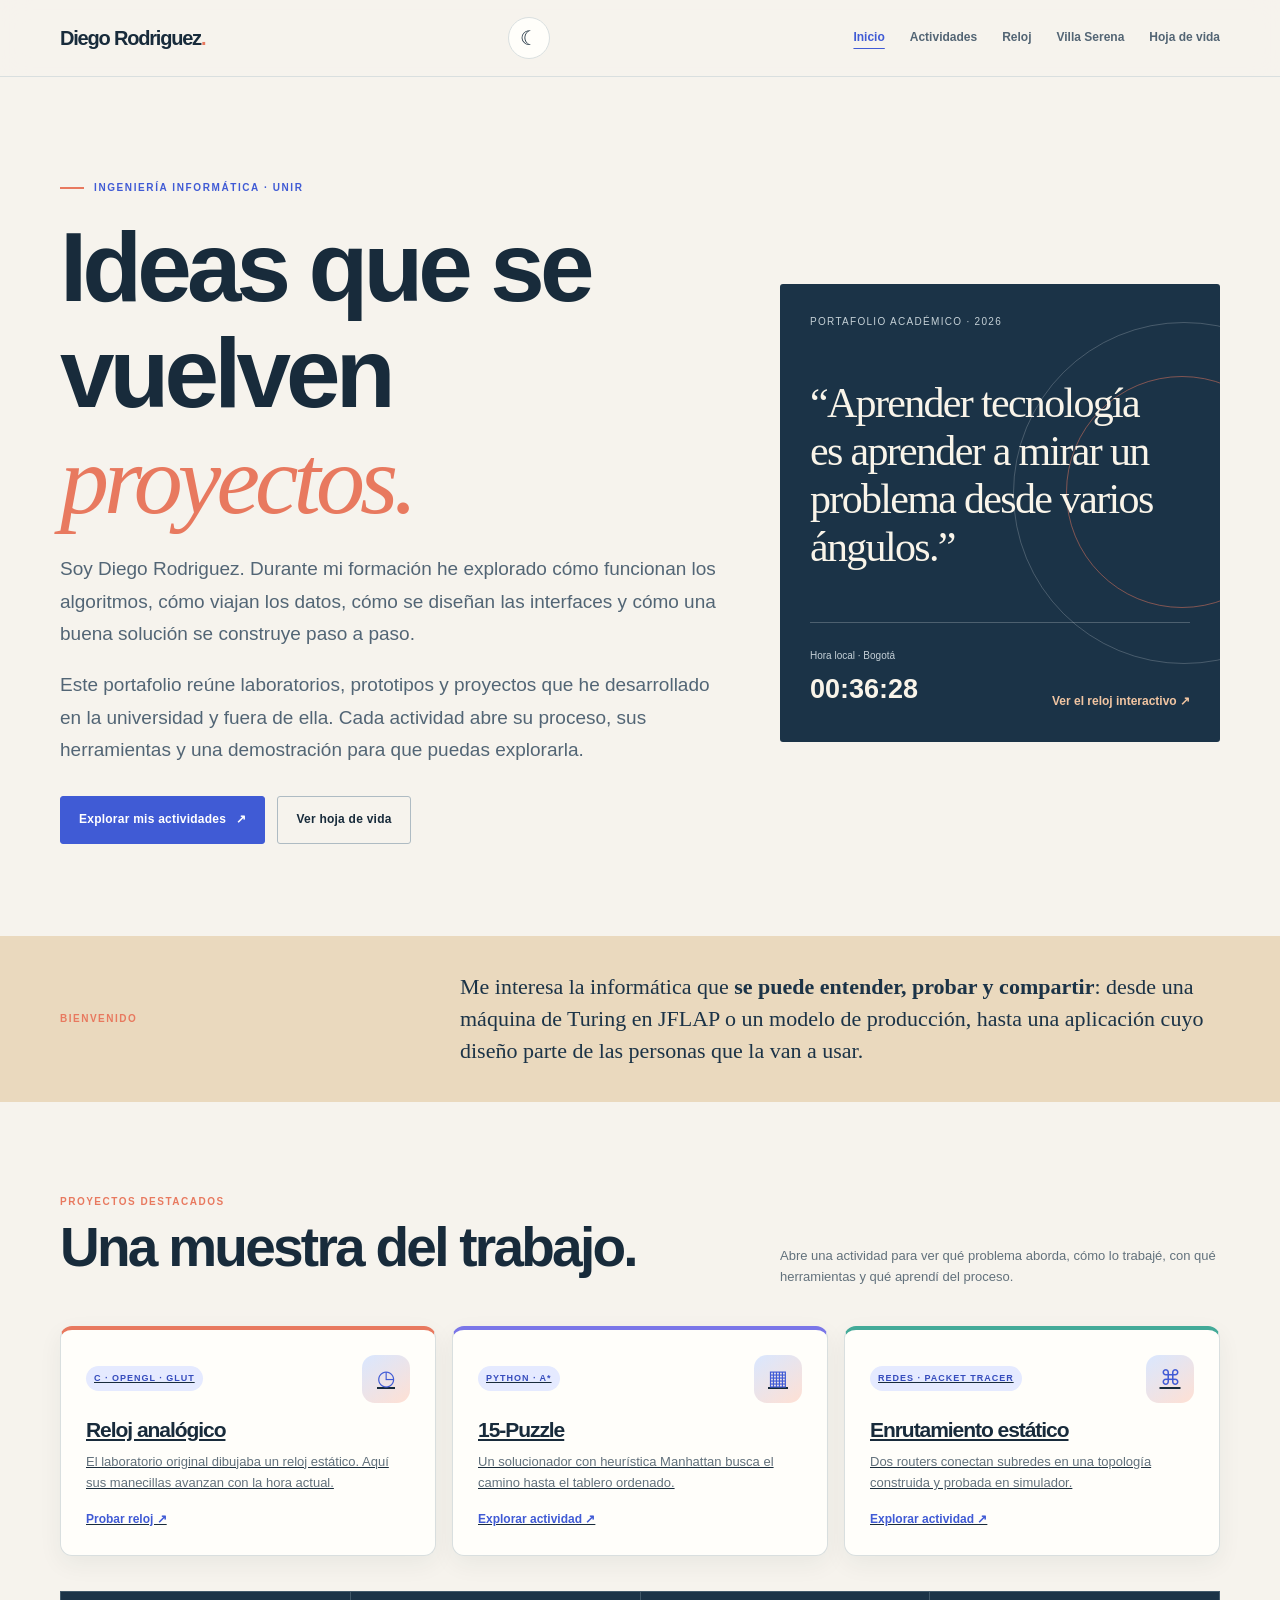
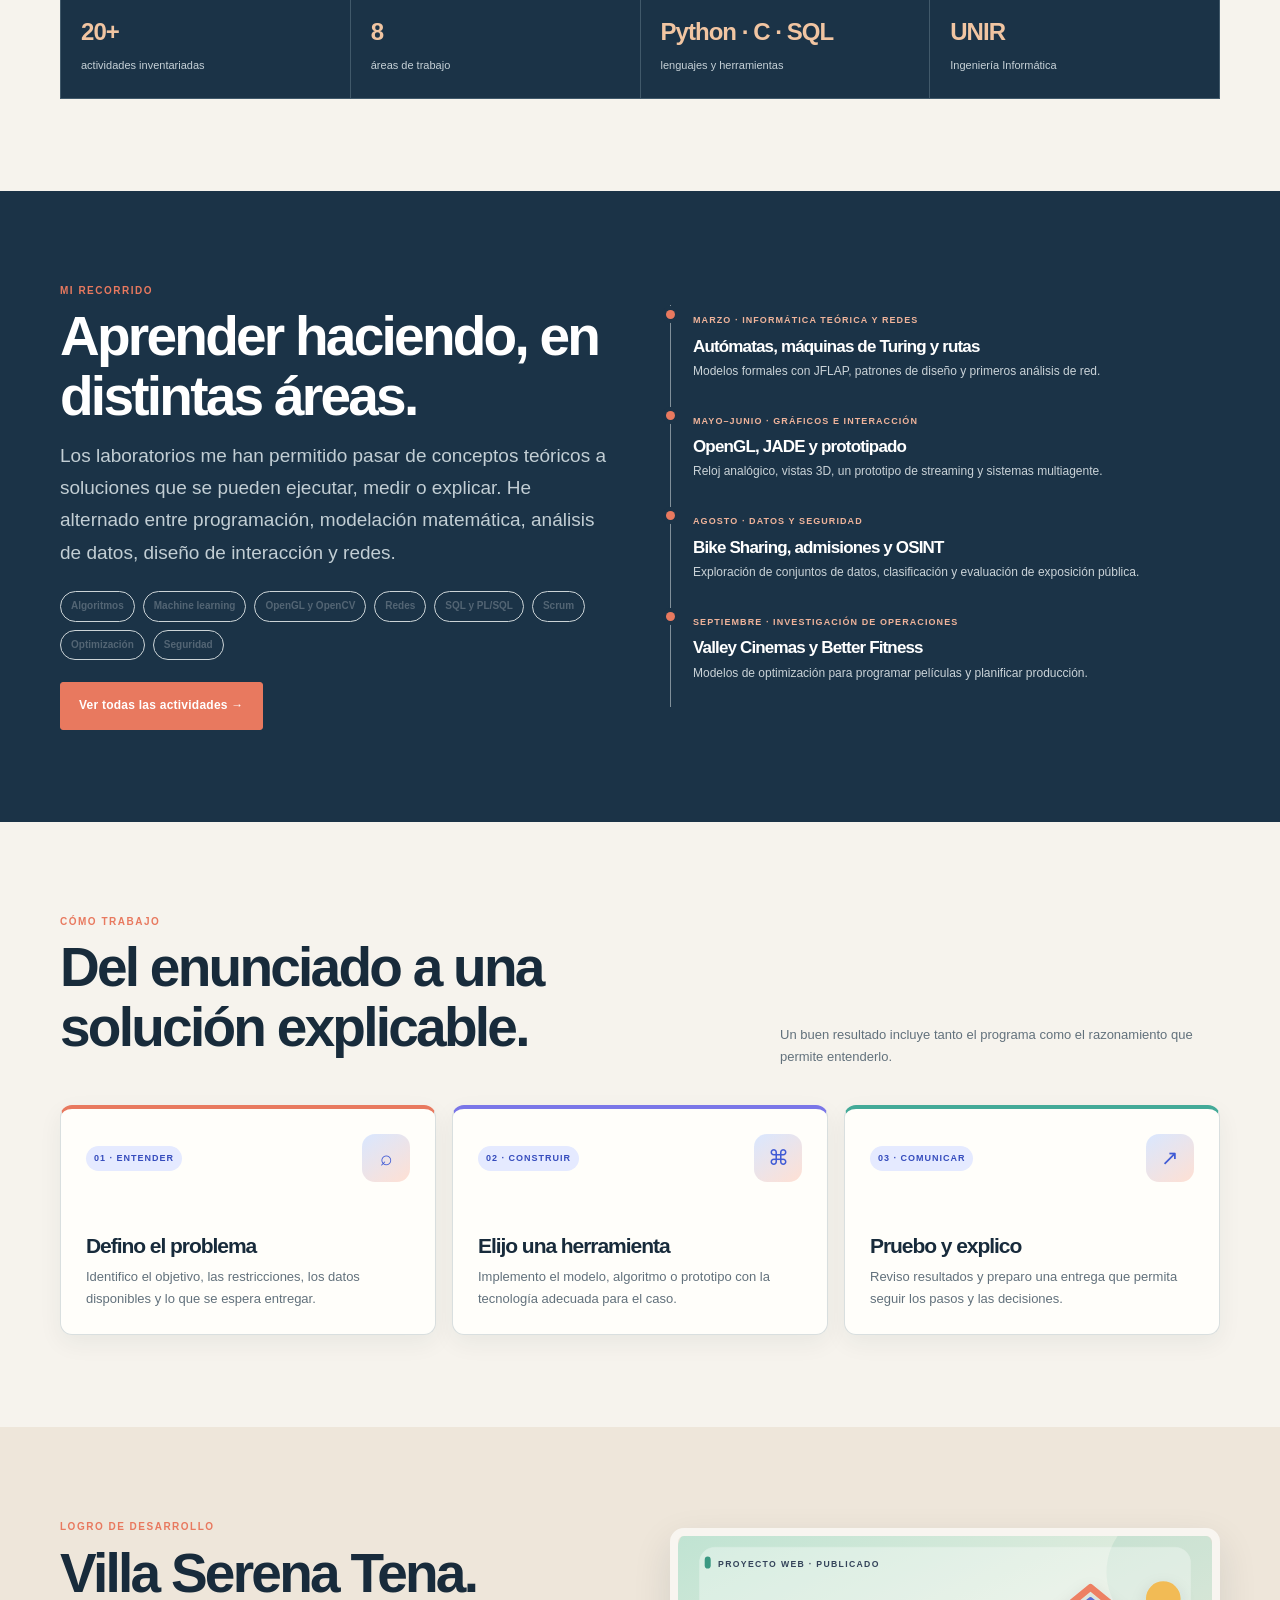
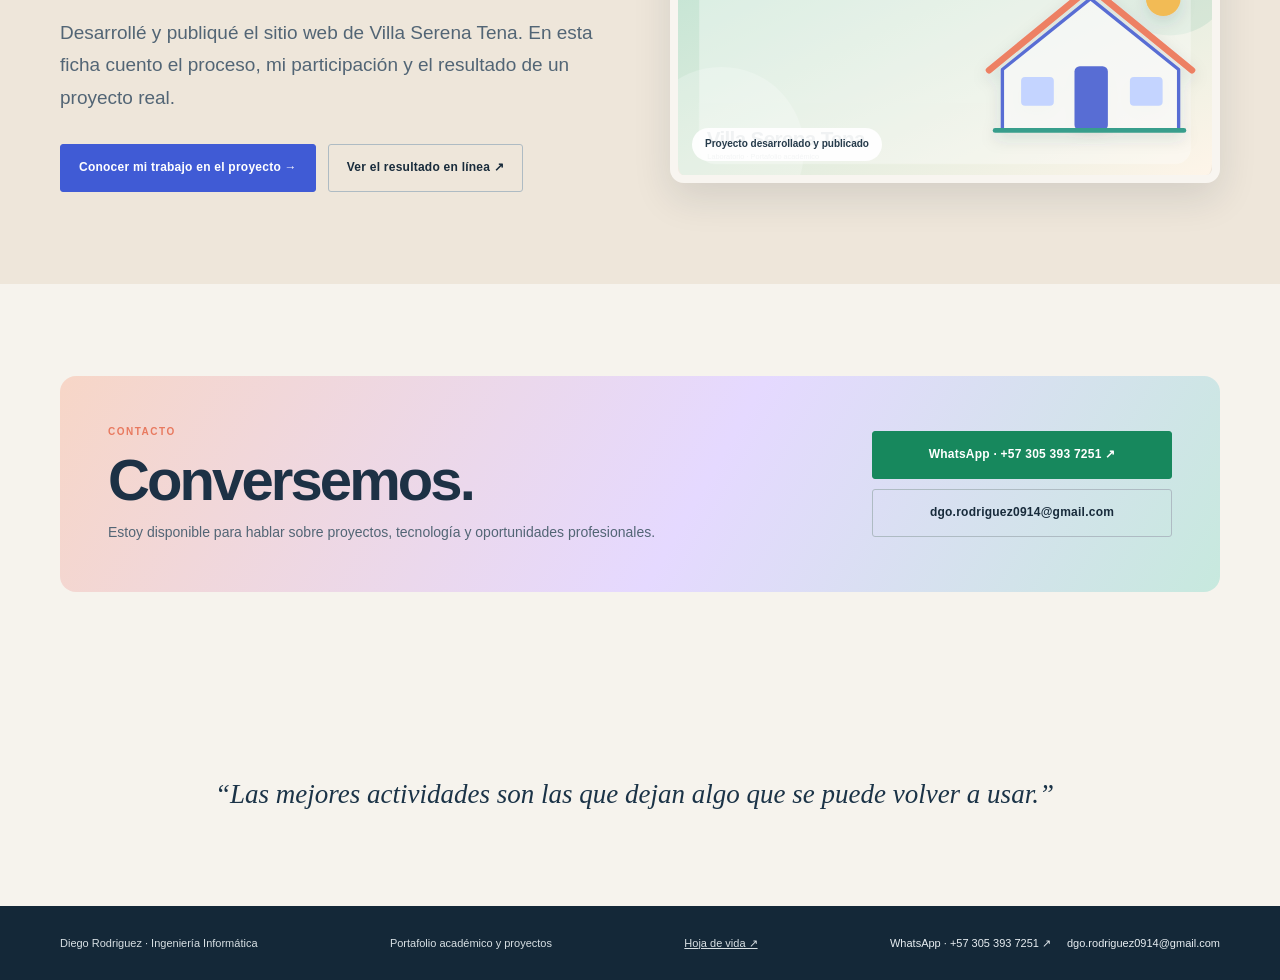
==== index.html @ 2cfc58e6 "Add Google Tag Manager to index.html" ====
<!doctype html><html lang="es"><head><!-- Google Tag Manager -->
<script>(function(w,d,s,l,i){w[l]=w[l]||[];w[l].push({'gtm.start':
new Date().getTime(),event:'gtm.js'});var f=d.getElementsByTagName(s)[0],
j=d.createElement(s),dl=l!='dataLayer'?'&l='+l:'';j.async=true;j.src=
'https://www.googletagmanager.com/gtm.js?id='+i+dl;f.parentNode.insertBefore(j,f);
})(window,document,'script','dataLayer','GTM-NS45MXBG');</script>
<!-- End Google Tag Manager --><meta charset="utf-8"><meta name="viewport" content="width=device-width,initial-scale=1"><meta name="description" content="Portafolio profesional y académico de Diego Rodriguez."><title>Diego Rodriguez | Ingeniería Informática</title><link rel="stylesheet" href="assets/site.css"><script defer src="assets/site.js"></script></head><body>
<header class="topbar"><div class="container nav"><a class="logo" href="index.html">Diego Rodriguez<span>.</span></a><button class="nav-toggle" aria-label="Abrir menú" aria-expanded="false">☰</button><button class="theme-toggle" type="button" aria-label="Cambiar a modo oscuro" title="Cambiar a modo oscuro">☾</button><nav class="navlinks"><a href="index.html" aria-current="page">Inicio</a><a href="laboratorios.html">Actividades</a><a href="reloj.html">Reloj</a><a href="villa-serena.html">Villa Serena</a><a href="hoja-de-vida.html">Hoja de vida</a></nav></div></header>
<main>
<section class="container hero"><div><div class="eyebrow">Ingeniería Informática · UNIR</div><h1>Ideas que se vuelven <em>proyectos.</em></h1><p class="lead">Soy Diego Rodriguez. Durante mi formación he explorado cómo funcionan los algoritmos, cómo viajan los datos, cómo se diseñan las interfaces y cómo una buena solución se construye paso a paso.</p><p class="lead">Este portafolio reúne laboratorios, prototipos y proyectos que he desarrollado en la universidad y fuera de ella. Cada actividad abre su proceso, sus herramientas y una demostración para que puedas explorarla.</p><div class="hero-actions"><a class="button" href="laboratorios.html">Explorar mis actividades <span>↗</span></a><a class="button secondary" href="hoja-de-vida.html">Ver hoja de vida</a></div></div><aside class="hero-art"><div class="art-note">Portafolio académico · 2026</div><blockquote>“Aprender tecnología es aprender a mirar un problema desde varios ángulos.”</blockquote><div class="hero-clock"><div><span>Hora local · Bogotá</span><br><strong data-bogota-time>--:--:--</strong></div><a class="text-link" style="color:#f1c5a2" href="reloj.html">Ver el reloj interactivo ↗</a></div></aside></section>
<section class="long-intro"><div class="container"><div class="label">Bienvenido</div><p>Me interesa la informática que <strong>se puede entender, probar y compartir</strong>: desde una máquina de Turing en JFLAP o un modelo de producción, hasta una aplicación cuyo diseño parte de las personas que la van a usar.</p></div></section>
<section class="section container"><div class="section-head"><div><div class="label">Proyectos destacados</div><h2>Una muestra del trabajo.</h2></div><p>Abre una actividad para ver qué problema aborda, cómo lo trabajé, con qué herramientas y qué aprendí del proceso.</p></div><div class="three-grid">
<a class="feature" href="reloj.html"><div class="feature-top"><span class="tag">C · OpenGL · GLUT</span><span class="feature-icon">◷</span></div><div><h3>Reloj analógico</h3><p>El laboratorio original dibujaba un reloj estático. Aquí sus manecillas avanzan con la hora actual.</p></div><span class="text-link">Probar reloj ↗</span></a>
<a class="feature" href="laboratorios.html#puzzle"><div class="feature-top"><span class="tag">Python · A*</span><span class="feature-icon">▦</span></div><div><h3>15-Puzzle</h3><p>Un solucionador con heurística Manhattan busca el camino hasta el tablero ordenado.</p></div><span class="text-link">Explorar actividad ↗</span></a>
<a class="feature" href="laboratorios.html#routing"><div class="feature-top"><span class="tag">Redes · Packet Tracer</span><span class="feature-icon">⌘</span></div><div><h3>Enrutamiento estático</h3><p>Dos routers conectan subredes en una topología construida y probada en simulador.</p></div><span class="text-link">Explorar actividad ↗</span></a>
</div><div class="stats-row"><div><strong>20+</strong><span>actividades inventariadas</span></div><div><strong>8</strong><span>áreas de trabajo</span></div><div><strong>Python · C · SQL</strong><span>lenguajes y herramientas</span></div><div><strong>UNIR</strong><span>Ingeniería Informática</span></div></div></section>
<section class="section dark"><div class="container split"><div><div class="label">Mi recorrido</div><h2>Aprender haciendo, en distintas áreas.</h2><p class="lead">Los laboratorios me han permitido pasar de conceptos teóricos a soluciones que se pueden ejecutar, medir o explicar. He alternado entre programación, modelación matemática, análisis de datos, diseño de interacción y redes.</p><div class="skill-chips"><span>Algoritmos</span><span>Machine learning</span><span>OpenGL y OpenCV</span><span>Redes</span><span>SQL y PL/SQL</span><span>Scrum</span><span>Optimización</span><span>Seguridad</span></div><a class="button coral" href="laboratorios.html">Ver todas las actividades →</a></div><div class="timeline"><div class="timeline-item"><small>Marzo · Informática Teórica y Redes</small><h3>Autómatas, máquinas de Turing y rutas</h3><p>Modelos formales con JFLAP, patrones de diseño y primeros análisis de red.</p></div><div class="timeline-item"><small>Mayo–junio · Gráficos e interacción</small><h3>OpenGL, JADE y prototipado</h3><p>Reloj analógico, vistas 3D, un prototipo de streaming y sistemas multiagente.</p></div><div class="timeline-item"><small>Agosto · Datos y seguridad</small><h3>Bike Sharing, admisiones y OSINT</h3><p>Exploración de conjuntos de datos, clasificación y evaluación de exposición pública.</p></div><div class="timeline-item"><small>Septiembre · Investigación de operaciones</small><h3>Valley Cinemas y Better Fitness</h3><p>Modelos de optimización para programar películas y planificar producción.</p></div></div></div></section>
<section class="section container"><div class="section-head"><div><div class="label">Cómo trabajo</div><h2>Del enunciado a una solución explicable.</h2></div><p>Un buen resultado incluye tanto el programa como el razonamiento que permite entenderlo.</p></div><div class="three-grid"><article class="feature"><div class="feature-top"><span class="tag">01 · Entender</span><span class="feature-icon">⌕</span></div><div><h3>Defino el problema</h3><p>Identifico el objetivo, las restricciones, los datos disponibles y lo que se espera entregar.</p></div></article><article class="feature"><div class="feature-top"><span class="tag">02 · Construir</span><span class="feature-icon">⌘</span></div><div><h3>Elijo una herramienta</h3><p>Implemento el modelo, algoritmo o prototipo con la tecnología adecuada para el caso.</p></div></article><article class="feature"><div class="feature-top"><span class="tag">03 · Comunicar</span><span class="feature-icon">↗</span></div><div><h3>Pruebo y explico</h3><p>Reviso resultados y preparo una entrega que permita seguir los pasos y las decisiones.</p></div></article></div></section>
<section class="section villa-highlight"><div class="container split"><div><div class="label">Logro de desarrollo</div><h2>Villa Serena Tena.</h2><p class="lead">Desarrollé y publiqué el sitio web de Villa Serena Tena. En esta ficha cuento el proceso, mi participación y el resultado de un proyecto real.</p><div class="hero-actions"><a class="button" href="villa-serena.html">Conocer mi trabajo en el proyecto →</a><a class="button secondary" href="https://villaserenatena.com" target="_blank" rel="noopener noreferrer">Ver el resultado en línea ↗</a></div></div><div class="villa-teaser"><img src="assets/images/villa-serena-homepage.webp" data-fallback="assets/images/villa.svg" alt="Ilustración del proyecto web Villa Serena Tena" onerror="this.onerror=null;this.src=this.dataset.fallback"><span>Proyecto desarrollado y publicado</span></div></div></section>
<section class="section container"><div class="contact-card"><div><div class="label">Contacto</div><h2>Conversemos.</h2><p>Estoy disponible para hablar sobre proyectos, tecnología y oportunidades profesionales.</p></div><div class="contact-actions"><a class="button whatsapp" href="https://wa.me/573053937251" target="_blank" rel="noopener noreferrer">WhatsApp · +57 305 393 7251 ↗</a><a class="button secondary" href="mailto:dgo.rodriguez0914@gmail.com">dgo.rodriguez0914@gmail.com</a></div></div></section><section class="section container"><div class="quote">“Las mejores actividades son las que dejan algo que se puede volver a usar.”</div></section>
</main><footer class="footer"><div class="container footer-inner"><span>Diego Rodriguez · Ingeniería Informática</span><span>Portafolio académico y proyectos</span><a href="hoja-de-vida.html" style="color:inherit">Hoja de vida ↗</a><div class="footer-contact"><a href="https://wa.me/573053937251" target="_blank" rel="noopener noreferrer">WhatsApp · +57 305 393 7251 ↗</a><a href="mailto:dgo.rodriguez0914@gmail.com">dgo.rodriguez0914@gmail.com</a></div></div></footer></body></html>
---- assets/site.css ----
:root{--bg:#f6f3ed;--paper:#fffefa;--ink:#182b3b;--muted:#62717c;--line:#d9dfdf;--navy:#1b3347;--blue:#405bd5;--coral:#e8795f;--sand:#ead9be;--mist:#e9eef2;--shadow:0 18px 52px rgba(22,43,59,.09)}*{box-sizing:border-box}html{scroll-behavior:smooth}body{margin:0;background:var(--bg);color:var(--ink);font:16px/1.65 Inter,'Segoe UI',Arial,sans-serif}a{color:inherit}.container{width:min(1160px,calc(100% - 48px));margin:auto}.topbar{position:sticky;top:0;z-index:30;background:rgba(246,243,237,.93);backdrop-filter:blur(14px);border-bottom:1px solid var(--line)}.nav{height:76px;display:flex;align-items:center;justify-content:space-between;gap:24px}.logo{font-size:20px;font-weight:800;letter-spacing:-.06em;text-decoration:none}.logo span{color:var(--coral)}.navlinks{display:flex;gap:25px;align-items:center}.navlinks a{text-decoration:none;font-size:12px;font-weight:700;color:#536574}.navlinks a:hover,.navlinks a[aria-current=page]{color:var(--blue)}.navlinks a[aria-current=page]{text-decoration:underline;text-underline-offset:7px}.nav-toggle{display:none;border:1px solid var(--line);background:var(--paper);border-radius:50%;width:42px;height:42px;font-size:20px}.eyebrow,.kicker{font-size:10px;line-height:1.4;text-transform:uppercase;letter-spacing:.16em;font-weight:800;color:var(--blue)}.eyebrow{display:flex;align-items:center;gap:10px}.eyebrow:before{content:'';display:inline-block;width:24px;height:2px;background:var(--coral)}h1,h2,h3,p{margin-top:0}h1,h2,h3{line-height:1.08;letter-spacing:-.05em}h1{font-size:clamp(50px,8vw,98px);margin:20px 0;max-width:850px}h1 em{font-family:Georgia,serif;font-weight:400;color:var(--coral)}h2{font-size:clamp(32px,5vw,55px);margin:8px 0 14px}h3{font-size:21px;margin:0 0 9px}.lead{font-size:clamp(16px,1.6vw,19px);line-height:1.7;color:#526575;max-width:680px}.button{display:inline-flex;align-items:center;justify-content:center;gap:10px;padding:13px 18px;border:1px solid var(--blue);border-radius:3px;background:var(--blue);color:#fff;text-decoration:none;font-size:12px;font-weight:800;letter-spacing:.02em;transition:transform .18s,filter .18s}.button:hover{transform:translateY(-2px);filter:brightness(.94)}.button.secondary{background:transparent;color:var(--ink);border-color:#aebbc3}.button.coral{background:var(--coral);border-color:var(--coral)}.hero{padding:104px 0 92px;display:grid;grid-template-columns:1.2fr .8fr;gap:60px;align-items:center}.hero-actions{display:flex;gap:12px;flex-wrap:wrap;margin-top:30px}.hero-art{background:var(--navy);color:#f9f4e9;min-height:410px;border-radius:3px;padding:30px;position:relative;overflow:hidden;display:flex;flex-direction:column;justify-content:space-between}.hero-art:before,.hero-art:after{content:'';position:absolute;border:1px solid rgba(255,255,255,.2);border-radius:50%;width:340px;height:340px;right:-135px;top:38px}.hero-art:after{width:230px;height:230px;right:-78px;top:92px;border-color:rgba(232,121,95,.5)}.hero-art>*{position:relative;z-index:1}.hero-art .art-note{font-size:10px;letter-spacing:.13em;text-transform:uppercase;color:#c4d0d6}.hero-art blockquote{font:normal clamp(28px,4vw,42px)/1.14 Georgia,serif;letter-spacing:-.04em;margin:50px 0;max-width:350px}.hero-clock{display:flex;justify-content:space-between;align-items:end;gap:20px;border-top:1px solid rgba(255,255,255,.22);padding-top:18px}.hero-clock strong{font-size:27px;font-variant-numeric:tabular-nums}.hero-clock span{font-size:10px;color:#c5d0d7}.long-intro{padding:35px 0;background:var(--sand);color:var(--navy)}.long-intro .container{display:flex;justify-content:space-between;align-items:center;gap:35px}.long-intro p{margin:0;max-width:760px;font:22px/1.45 Georgia,serif}.long-intro strong{font-weight:600}.section{padding:92px 0}.section.dark{background:var(--navy);color:#fff}.section.dark .lead,.section.dark .section-head p{color:#c2ced4}.section-head{display:flex;align-items:end;justify-content:space-between;gap:30px;margin-bottom:34px}.section-head p{max-width:440px;font-size:13px;color:var(--muted);margin:0 0 4px}.section-head h2{max-width:700px}.label{font-size:10px;text-transform:uppercase;letter-spacing:.15em;font-weight:800;color:var(--coral)}.three-grid{display:grid;grid-template-columns:repeat(3,1fr);gap:16px}.feature{background:var(--paper);border:1px solid var(--line);padding:25px;min-height:230px;display:flex;flex-direction:column;justify-content:space-between;transition:.2s}.feature:hover{transform:translateY(-4px);box-shadow:var(--shadow);border-color:#9eabb5}.feature-top{display:flex;justify-content:space-between;align-items:center}.feature-icon{width:40px;height:40px;border-radius:50%;background:var(--mist);display:grid;place-items:center;color:var(--blue);font-size:18px}.tag{display:inline-block;font-size:9px;text-transform:uppercase;letter-spacing:.11em;font-weight:800;background:#e9edf9;color:#344cbd;padding:5px 8px}.feature p{font-size:13px;color:var(--muted);margin-bottom:0}.feature a{text-decoration:none}.text-link{color:var(--blue);font-size:12px;font-weight:800;text-decoration:none}.text-link:hover{text-decoration:underline;text-underline-offset:4px}.stats-row{display:grid;grid-template-columns:repeat(4,1fr);gap:1px;background:#41596a;margin-top:35px;border:1px solid #41596a}.stats-row div{background:var(--navy);padding:20px}.stats-row strong{display:block;font-size:24px;color:#f1c5a2;letter-spacing:-.04em}.stats-row span{font-size:11px;color:#c6d1d7}.split{display:grid;grid-template-columns:1fr 1fr;gap:60px;align-items:center}.about-panel{background:var(--paper);padding:32px;border:1px solid var(--line)}.about-panel p{font-size:14px;color:var(--muted)}.skill-chips{display:flex;gap:8px;flex-wrap:wrap;margin:22px 0}.skill-chips span{border:1px solid #ccd4d7;border-radius:20px;padding:6px 10px;font-size:10px;font-weight:700;color:#536574}.timeline{border-left:1px solid #81909a;padding-left:22px}.timeline-item{position:relative;margin-bottom:24px}.timeline-item:before{content:'';position:absolute;left:-27px;top:5px;width:9px;height:9px;background:var(--coral);border-radius:50%;box-shadow:0 0 0 4px var(--navy)}.timeline-item small{font-size:9px;letter-spacing:.12em;text-transform:uppercase;color:#f0b49b;font-weight:800}.timeline-item h3{font-size:17px;margin:6px 0}.timeline-item p{margin:0;color:#cad3d8;font-size:12px}.quote{font:italic 27px/1.4 Georgia,serif;max-width:850px;margin:auto;color:var(--navy)}.footer{background:#142838;color:#d8e0e4;padding:28px 0;font-size:11px}.footer-inner{display:flex;justify-content:space-between;gap:20px;flex-wrap:wrap}.page-head{padding:74px 0 32px}.page-head h1{font-size:clamp(43px,6vw,72px);margin:12px 0}.filters{display:flex;gap:7px;flex-wrap:wrap;margin:22px 0}.filter-btn{border:1px solid #b8c5cb;border-radius:22px;background:transparent;padding:8px 12px;font-family:inherit;font-size:10px;font-weight:700;color:#526575;cursor:pointer}.filter-btn[aria-pressed=true],.filter-btn:hover{background:var(--blue);border-color:var(--blue);color:white}.activity-grid{display:grid;grid-template-columns:repeat(2,1fr);gap:18px}.activity-card{background:var(--paper);border:1px solid var(--line);transition:box-shadow .2s,border .2s}.activity-card[hidden]{display:none}.activity-card[open],.activity-card:hover{box-shadow:var(--shadow);border-color:#aab8be}.activity-card summary{list-style:none;cursor:pointer;padding:18px}.activity-card summary::-webkit-details-marker{display:none}.activity-card summary:focus-visible,.filter-btn:focus-visible,.button:focus-visible{outline:3px solid var(--coral);outline-offset:3px}.activity-card summary:after{content:'＋';float:right;color:var(--blue);font-size:20px;font-weight:400;margin-top:-3px}.activity-card[open] summary:after{content:'−'}.activity-media{height:155px;background:linear-gradient(135deg,#e4eaf0,#f4e8de);display:flex;align-items:center;justify-content:center;position:relative;overflow:hidden}.activity-media:before{content:'';position:absolute;width:170px;height:170px;border:1px solid rgba(64,91,213,.22);border-radius:50%;right:-32px;top:-84px;box-shadow:0 0 0 25px rgba(255,255,255,.14),0 0 0 52px rgba(255,255,255,.14)}.activity-media .media-title{position:relative;font:italic 23px Georgia,serif;color:#354655;text-align:center;padding:8px 20px}.activity-media .filename{position:absolute;bottom:9px;left:12px;font:9px ui-monospace,Consolas,monospace;color:#62717c;background:rgba(255,254,250,.83);padding:4px 6px}.activity-card .cat{font-size:9px;text-transform:uppercase;letter-spacing:.12em;font-weight:800;color:var(--coral)}.activity-card h2{font-size:21px;margin:7px 25px 4px 0}.activity-card .summary-copy{font-size:12px;color:var(--muted);margin:0;max-width:620px}.detail{padding:0 18px 20px}.detail-grid{display:grid;grid-template-columns:1fr 1fr;gap:15px}.detail-box{padding:15px;background:#f4f5f3;border-top:2px solid #d8e0e2}.detail-box h3{font:800 9px/1.3 Inter,'Segoe UI',sans-serif;text-transform:uppercase;letter-spacing:.11em;color:var(--blue);margin:0 0 7px}.detail-box p,.detail-box li{font-size:11px;color:#52616a;margin:0}.detail-box ol,.detail-box ul{padding-left:17px;margin:0}.tools{display:flex;gap:6px;flex-wrap:wrap;margin:12px 0}.tools span{font-size:9px;padding:4px 7px;border:1px solid var(--line);border-radius:20px;color:#51616b}.demo{margin-top:15px;padding:16px;background:#edf1f4;border:1px solid #d8e0e2}.demo-head{display:flex;justify-content:space-between;gap:10px;align-items:center;margin-bottom:10px}.demo-head strong{font-size:11px}.demo button,.demo select,.demo input[type=number],.demo input[type=text]{font:inherit;font-size:11px;padding:8px 10px;border:1px solid #aebbc1;background:#fffefa;color:var(--ink);border-radius:2px}.demo button{cursor:pointer;background:var(--navy);color:white;border-color:var(--navy);font-weight:750}.demo button:hover{background:var(--blue)}.demo-output{font:11px/1.55 ui-monospace,Consolas,monospace;color:#345;min-height:24px;margin:8px 0 0}.image-placeholder{margin-top:14px;min-height:68px;border:1px dashed #9daeb7;display:flex;align-items:center;gap:12px;padding:12px;color:#697982;background:repeating-linear-gradient(135deg,#fbfaf6,#fbfaf6 9px,#f1f0ea 9px,#f1f0ea 18px)}.image-placeholder b{display:block;font-size:10px;text-transform:uppercase;letter-spacing:.1em}.image-placeholder small{font:9px ui-monospace,Consolas,monospace}.page-actions{display:flex;gap:10px;flex-wrap:wrap;margin-top:16px}.clock-panel{background:var(--navy);color:#fff;padding:30px;border-radius:4px}.clock-face{width:min(350px,75vw);aspect-ratio:1;border-radius:50%;border:8px solid #e9b889;background:radial-gradient(circle,#294a61,#1b3347 70%);margin:0 auto 20px}.clock-face svg{width:100%;height:100%}.clock-face .ticks line{stroke:#d8e1e1;stroke-width:2}.clock-face .ticks line.major{stroke:#fff;stroke-width:4}.clock-face .numbers{fill:#fff;font:20px Georgia,serif;text-anchor:middle;dominant-baseline:middle}.hand{stroke-linecap:round;transform-box:view-box;transform-origin:50% 50%}.hour-hand{stroke:#fff;stroke-width:7}.minute-hand{stroke:#f4d4a8;stroke-width:5}.second-hand{stroke:#ee8267;stroke-width:2}.pin{fill:#ee8267}.clock-digital{text-align:center;font-size:34px;font-weight:800;font-variant-numeric:tabular-nums;letter-spacing:.06em}.clock-date{text-align:center;font-size:12px;color:#d2dbe0}.clock-controls{display:flex;justify-content:center;gap:8px;flex-wrap:wrap;margin-top:17px}.clock-controls select,.clock-controls button{font:inherit;font-size:11px;padding:9px 12px;border:1px solid #718593;border-radius:20px;background:#223e52;color:white}.clock-controls button{cursor:pointer}.demo-canvas{display:block;width:100%;height:190px;background:#fffefa;border:1px solid var(--line);margin-top:10px}.board{display:grid;grid-template-columns:repeat(4,1fr);gap:5px;max-width:270px;margin:12px 0}.tile{aspect-ratio:1;background:var(--blue);color:white;border:0!important;font-weight:800!important;font-size:18px!important}.tile.empty{background:#e6e8e6;color:transparent}.kanban{display:grid;grid-template-columns:repeat(3,1fr);gap:6px}.kanban-col{min-height:90px;background:#fffefa;padding:7px;border:1px solid var(--line);font-size:9px}.kanban-col strong{display:block;margin-bottom:6px;color:var(--blue)}.task-chip{background:#f0d9ce;padding:5px;margin:4px 0;cursor:grab}.route{display:flex;align-items:center;gap:3px;overflow:auto;padding:12px 2px}.route span{background:#fffefa;border:1px solid #c7d1d5;padding:7px 8px;font-size:9px;white-space:nowrap}.route span.active{background:var(--blue);color:#fff;border-color:var(--blue)}.route i{font-style:normal;color:var(--coral)}.wide-image{min-height:220px}.project-hero{background:var(--navy);color:white;padding:42px;min-height:330px;display:flex;flex-direction:column;justify-content:space-between;position:relative;overflow:hidden}.project-hero:after{content:'VS';position:absolute;right:20px;bottom:-40px;font:800 250px/1 Georgia,serif;color:rgba(255,255,255,.06)}.project-hero>*{position:relative;z-index:1}.project-hero p{max-width:600px;color:#d2dce1}.project-hero .button{align-self:start}.resume-grid{display:grid;grid-template-columns:1fr 1fr;gap:15px}.resume-box{background:var(--paper);border:1px solid var(--line);padding:24px}.resume-box p,.resume-box li{font-size:13px;color:var(--muted)}.resume-box ul{padding-left:18px;margin-bottom:0}@media(max-width:850px){.hero{grid-template-columns:1fr;gap:25px;padding:75px 0}.hero-art{min-height:300px}.three-grid{grid-template-columns:1fr 1fr}.split{gap:30px}.stats-row{grid-template-columns:1fr 1fr}.activity-grid{grid-template-columns:1fr}.long-intro .container{display:block}.long-intro p{font-size:20px}.long-intro .label{margin-bottom:10px}}@media(max-width:620px){.container{width:calc(100% - 34px)}.nav{height:66px}.nav-toggle{display:block}.navlinks{display:none;position:absolute;top:66px;left:0;right:0;flex-direction:column;align-items:stretch;gap:0;background:var(--bg);padding:10px 18px 20px;border-bottom:1px solid var(--line)}.navlinks.open{display:flex}.navlinks a{padding:10px}.hero{padding:57px 0}.hero-art{min-height:280px;padding:22px}.section{padding:62px 0}.section-head{display:block}.section-head p{margin-top:12px}.three-grid,.split,.resume-grid{grid-template-columns:1fr}.feature{min-height:190px}.stats-row{grid-template-columns:1fr 1fr}.page-head{padding:48px 0 22px}.detail-grid{grid-template-columns:1fr}.activity-card summary{padding:14px}.detail{padding:0 14px 15px}.project-hero{padding:27px}.clock-panel{padding:20px 10px}.clock-digital{font-size:28px}.wide-image{min-height:160px}.footer-inner{flex-direction:column}}@media(prefers-reduced-motion:reduce){html{scroll-behavior:auto}*,*:before,*:after{transition:none!important}}


/* Más carácter visual y tema nocturno */
.theme-toggle{flex:0 0 42px;width:42px;height:42px;border:1px solid var(--line);border-radius:50%;background:var(--paper);color:var(--ink);font-size:20px;cursor:pointer;transition:transform .2s,background .2s,color .2s}
.theme-toggle:hover{transform:rotate(-12deg) scale(1.06);background:var(--coral);color:#fff;border-color:var(--coral)}
.activity-grid{counter-reset:activity}
.activity-card{counter-increment:activity;overflow:hidden;border-radius:12px;border-color:transparent;box-shadow:0 8px 24px rgba(22,43,59,.07)}
.activity-card:hover,.activity-card[open]{transform:translateY(-3px);box-shadow:0 20px 42px rgba(22,43,59,.14);border-color:rgba(64,91,213,.24)}
.activity-card summary{position:relative;padding:14px}
.activity-media{height:190px;border-radius:8px;background:radial-gradient(circle at 80% 18%,rgba(255,255,255,.72) 0 7%,transparent 7.5%),linear-gradient(135deg,#bfe4df,#d9d8ff 55%,#ffd7c7)}
.activity-media:before{width:240px;height:240px;right:-55px;top:-130px;border:2px solid rgba(255,255,255,.7);box-shadow:0 0 0 20px rgba(255,255,255,.18),0 0 0 46px rgba(255,255,255,.12)}
.activity-media:after{content:counter(activity,decimal-leading-zero);position:absolute;left:15px;top:0;font:800 clamp(90px,14vw,150px)/1 Inter,'Segoe UI',sans-serif;letter-spacing:-.1em;color:rgba(255,255,255,.52)}
.activity-media .media-title{font:700 clamp(22px,2vw,30px)/1.05 Inter,'Segoe UI',sans-serif;letter-spacing:-.055em;text-shadow:0 2px 16px rgba(18,39,54,.12);max-width:88%;color:#203c50;z-index:1}
.activity-media .filename{z-index:2;border-radius:20px;background:rgba(255,255,255,.85);color:#304753}
.activity-card:nth-child(5n+2) .activity-media{background:radial-gradient(circle at 76% 22%,#fff8 0 6%,transparent 6.5%),linear-gradient(135deg,#b9d8ff,#c7c1ff 54%,#f6c9e3)}
.activity-card:nth-child(5n+3) .activity-media{background:radial-gradient(circle at 77% 20%,#fff9 0 6%,transparent 6.5%),linear-gradient(135deg,#bce8c8,#c5e8e8 54%,#d0d4ff)}
.activity-card:nth-child(5n+4) .activity-media{background:radial-gradient(circle at 78% 20%,#fff9 0 6%,transparent 6.5%),linear-gradient(135deg,#ffe2a8,#ffc5aa 54%,#ffc8d7)}
.activity-card:nth-child(5n) .activity-media{background:radial-gradient(circle at 78% 20%,#fff9 0 6%,transparent 6.5%),linear-gradient(135deg,#c7d4ff,#b8e3e5 54%,#bde5c5)}
.activity-card .cat{display:inline-block;background:#fff0e9;padding:5px 9px;border-radius:30px}
.activity-card h2{font-size:23px;margin-top:11px}
.detail-box{border:1px solid var(--line);border-top:4px solid var(--blue);border-radius:8px;background:var(--paper);padding:17px}
.detail-box:nth-child(4n+2){border-top-color:#e8795f}.detail-box:nth-child(4n+3){border-top-color:#48a997}.detail-box:nth-child(4n){border-top-color:#a77be0}
.demo{border-radius:10px;background:linear-gradient(135deg,#edf4ff,#f4eafa 55%,#fff1e8);border-color:#d9d9ee}
.image-placeholder{border-radius:8px;background:repeating-linear-gradient(135deg,#fffaf3,#fffaf3 9px,#f5efe3 9px,#f5efe3 18px)}
.feature{border-radius:12px;box-shadow:0 8px 24px rgba(22,43,59,.06);border-top:4px solid var(--coral)}
.feature:nth-child(3n+2){border-top-color:#7a76e8}.feature:nth-child(3n){border-top-color:#43aa98}
.feature-icon{border-radius:13px;background:linear-gradient(145deg,#d9e7ff,#ffe0d3);width:48px;height:48px;font-size:21px}
.tag{border-radius:30px;background:#e5eaff;color:#354cbd}
:root[data-theme="dark"]{color-scheme:dark;--bg:#111923;--paper:#1b2733;--ink:#eff4f5;--muted:#b4c1ca;--line:#344554;--navy:#0b121b;--blue:#8ea2ff;--coral:#ff9b79;--sand:#283442;--mist:#293b4b;--shadow:0 18px 52px rgba(0,0,0,.32)}
:root[data-theme="dark"] body{background:var(--bg);color:var(--ink)}
:root[data-theme="dark"] .topbar{background:rgba(17,25,35,.93)}
:root[data-theme="dark"] .navlinks a,:root[data-theme="dark"] .lead,:root[data-theme="dark"] .section-head p,:root[data-theme="dark"] .feature p,:root[data-theme="dark"] .about-panel p{color:#c0ccd4}
:root[data-theme="dark"] .long-intro{background:#252b42;color:#f2eaff}
:root[data-theme="dark"] .feature,:root[data-theme="dark"] .about-panel,:root[data-theme="dark"] .resume-box{background:var(--paper);border-color:var(--line)}
:root[data-theme="dark"] .feature-icon{background:linear-gradient(145deg,#34466a,#653c4d);color:#dce3ff}
:root[data-theme="dark"] .tag{background:#303c64;color:#dce2ff}
:root[data-theme="dark"] .filter-btn{color:#d3dee4;border-color:#526372}
:root[data-theme="dark"] .filter-btn[aria-pressed=true],:root[data-theme="dark"] .filter-btn:hover{background:var(--blue);color:#111923;border-color:var(--blue)}
:root[data-theme="dark"] .activity-card{background:var(--paper);border-color:var(--line)}
:root[data-theme="dark"] .activity-card .cat{background:#49332e;color:#ffb29a}
:root[data-theme="dark"] .detail-box{background:#202d39;border-color:#354552}
:root[data-theme="dark"] .detail-box p,:root[data-theme="dark"] .detail-box li,:root[data-theme="dark"] .tools span{color:#c3d0d8}
:root[data-theme="dark"] .tools span{border-color:#526372}
:root[data-theme="dark"] .demo{background:linear-gradient(135deg,#202d43,#30243a 58%,#3a2b2b);border-color:#465363}
:root[data-theme="dark"] .demo-output{color:#dbe7f0}
:root[data-theme="dark"] .demo button,:root[data-theme="dark"] .demo select,:root[data-theme="dark"] .demo input[type=number],:root[data-theme="dark"] .demo input[type=text]{background:#17222c;color:#edf4f6;border-color:#60717e}
:root[data-theme="dark"] .demo-canvas{background:#17222c;border-color:#455462}
:root[data-theme="dark"] .tile.empty{background:#34414c}
:root[data-theme="dark"] .kanban-col,:root[data-theme="dark"] .route span{background:#1b2733;color:#edf4f5;border-color:#455462}
:root[data-theme="dark"] .image-placeholder{background:repeating-linear-gradient(135deg,#202b35,#202b35 9px,#27333d 9px,#27333d 18px);border-color:#60717e;color:#c3d0d8}
:root[data-theme="dark"] 
:root[data-theme="dark"] .clock-panel{background:#0b121b}
:root[data-theme="dark"] .clock-controls select,:root[data-theme="dark"] .clock-controls button{background:#202f3b;color:#fff}
:root[data-theme="dark"] .stats-row{background:#354657;border-color:#354657}
:root[data-theme="dark"] .timeline-item p{color:#c2ced4}
:root[data-theme="dark"] .quote{color:#f1c9b4}
@media(max-width:620px){.nav{gap:10px}.theme-toggle{width:38px;height:38px;flex-basis:38px}.activity-media{height:165px}.activity-media:after{font-size:105px}.activity-card h2{font-size:21px}}
.activity-media .activity-cover{display:block;width:100%;height:100%;object-fit:cover;position:absolute;inset:0;border-radius:8px}
.activity-media .filename{z-index:3}
.project-heading h1 em{font-family:Georgia,serif;color:var(--coral);font-weight:400}
.project-facts{display:flex;gap:9px;flex-wrap:wrap;margin-top:24px}.project-facts span{border:1px solid var(--line);border-radius:30px;padding:7px 12px;color:var(--muted);font-size:11px;font-weight:700}.project-facts span:first-child{background:#fce5dc;border-color:transparent;color:#9c4e38}
.villa-case-hero{display:grid;grid-template-columns:.9fr 1.1fr;gap:35px;align-items:center;background:var(--navy);color:#fff;border-radius:18px;padding:clamp(24px,5vw,56px);overflow:hidden;position:relative}.villa-case-hero:after{content:'VS';position:absolute;right:37%;top:-105px;font:800 300px/1 Georgia,serif;color:rgba(255,255,255,.035);pointer-events:none}.villa-case-copy,.villa-screenshot{position:relative;z-index:1}.villa-case-copy h2{font-size:clamp(35px,5vw,58px);margin:14px 0}.villa-case-copy p{color:#d0dbe2;max-width:470px;font-size:15px}.villa-case-copy .button{margin-top:12px}.villa-screenshot{margin:0;padding:10px;background:#f7f5ef;border-radius:12px;transform:rotate(1deg);box-shadow:0 24px 55px #0004}.villa-screenshot img{display:block;width:100%;height:auto;aspect-ratio:800/380;object-fit:cover;border-radius:7px}.villa-screenshot figcaption{font-size:10px;color:#566674;padding:8px 5px 1px}.villa-contribution-grid{display:grid;grid-template-columns:repeat(4,1fr);gap:13px}.villa-contribution{background:var(--paper);padding:22px 18px;border:1px solid var(--line);border-radius:12px;border-top:4px solid var(--coral);min-height:195px;box-shadow:0 7px 22px rgba(22,43,59,.055)}.villa-contribution:nth-child(2){border-top-color:#706fe0}.villa-contribution:nth-child(3){border-top-color:#44a592}.villa-contribution:nth-child(4){border-top-color:#dfaa45}.villa-contribution>span{display:inline-grid;place-items:center;width:35px;height:35px;background:var(--mist);border-radius:11px;color:var(--blue);font-weight:800;font-size:12px;margin-bottom:18px}.villa-contribution h3{font-size:18px}.villa-contribution p{font-size:12px;color:var(--muted);margin:0}.villa-process-band{padding:76px 0;background:var(--sand)}.villa-process-list{list-style:none;padding:0;margin:0;border-left:2px solid var(--coral)}.villa-process-list li{position:relative;padding:0 0 23px 24px;display:flex;flex-direction:column}.villa-process-list li:last-child{padding-bottom:0}.villa-process-list li:before{content:'';position:absolute;left:-8px;top:4px;width:13px;height:13px;background:var(--coral);border:3px solid var(--sand);border-radius:50%}.villa-process-list b{font-size:14px}.villa-process-list span{font-size:12px;color:var(--muted)}.villa-teaser{height:255px;position:relative;overflow:hidden;border-radius:14px;box-shadow:0 15px 38px rgba(22,43,59,.12)}.villa-teaser img{width:100%;height:100%;object-fit:cover;display:block}.villa-teaser span{position:absolute;bottom:14px;left:14px;padding:8px 13px;border-radius:30px;background:#fffE;color:#263b4b;font-size:10px;font-weight:800}.villa-highlight{background:#eee6da}.villa-highlight .villa-teaser{border:8px solid #fff9}
:root[data-theme="dark"] .project-facts span:first-child{background:#46312d;color:#ffd0bf}
:root[data-theme="dark"] .villa-highlight{background:#202d39}
:root[data-theme="dark"] .villa-process-band{background:#252b42}
:root[data-theme="dark"] .villa-contribution{background:var(--paper);border-color:var(--line)}
:root[data-theme="dark"] .villa-contribution p,:root[data-theme="dark"] .villa-process-list span{color:#bfccd4}
@media(max-width:850px){.villa-contribution-grid{grid-template-columns:repeat(2,1fr)}.villa-case-hero{grid-template-columns:1fr}.villa-case-hero:after{right:0;top:-20px}.villa-screenshot{transform:none}.villa-process-band{padding:60px 0}}
@media(max-width:620px){.villa-contribution-grid{grid-template-columns:1fr}.villa-contribution{min-height:0}.villa-case-hero{gap:24px}.villa-case-copy h2{font-size:37px}.villa-teaser{height:190px}.project-facts{gap:6px}.project-facts span{font-size:10px}}
.pdf-viewer{margin:0 auto 30px;background:var(--paper);border:1px solid var(--line);border-radius:12px;overflow:hidden;box-shadow:var(--shadow)}.pdf-viewer summary{padding:15px 18px;font-size:12px;font-weight:800;color:var(--blue);cursor:pointer}.pdf-viewer iframe{width:100%;height:min(85vh,1050px);display:block;border:0;border-top:1px solid var(--line);background:#fff}.pdf-viewer[open] summary{border-bottom:1px solid var(--line)}
:root[data-theme="dark"] .pdf-viewer iframe{background:#fff}
@media(max-width:620px){.pdf-viewer iframe{height:72vh}.page-actions .button{width:100%}}
.pdf-viewer{margin:0 auto 30px;background:var(--paper);border:1px solid var(--line);border-radius:12px;overflow:hidden;box-shadow:var(--shadow)}.pdf-viewer-heading{padding:20px 22px;display:flex;justify-content:space-between;align-items:center;gap:20px}.pdf-viewer-heading h2{font-size:clamp(22px,3vw,32px);margin:7px 0}.pdf-viewer-heading p{margin:0;color:var(--muted);font-size:12px}.pdf-viewer iframe{width:100%;height:min(88vh,1100px);display:block;border:0;border-top:1px solid var(--line);background:#fff}
:root[data-theme="dark"] .pdf-viewer iframe{background:#fff}
@media(max-width:620px){.pdf-viewer iframe{height:72vh}.pdf-viewer-heading{align-items:flex-start;flex-direction:column}.page-actions .button{width:100%}}
.button.whatsapp{background:#17885d;border-color:#17885d;color:#fff}.button.whatsapp:hover{background:#11744e;border-color:#11744e}.contact-card{display:flex;justify-content:space-between;align-items:center;gap:30px;padding:clamp(24px,5vw,48px);border-radius:16px;background:linear-gradient(120deg,#f7d6c7,#e5d9ff 55%,#c7e9de);color:#1d3145}.contact-card h2{font-size:clamp(35px,5vw,58px);margin:9px 0}.contact-card p{font-size:14px;color:#526575;margin:0}.contact-actions{display:flex;flex-direction:column;gap:10px;min-width:min(100%,300px)}.footer-contact{display:flex;align-items:center;gap:16px;flex-wrap:wrap}.footer-contact a{color:#e8eef2;text-decoration:none;font-size:11px}.footer-contact a:hover{text-decoration:underline;text-underline-offset:4px}
:root[data-theme="dark"] .contact-card{background:linear-gradient(120deg,#45333c,#343451 55%,#24433e);color:#f2f5f6}
:root[data-theme="dark"] .contact-card p{color:#d0dbe2}
@media(max-width:850px){.contact-card{align-items:flex-start;flex-direction:column}.contact-actions{min-width:0;width:100%}}
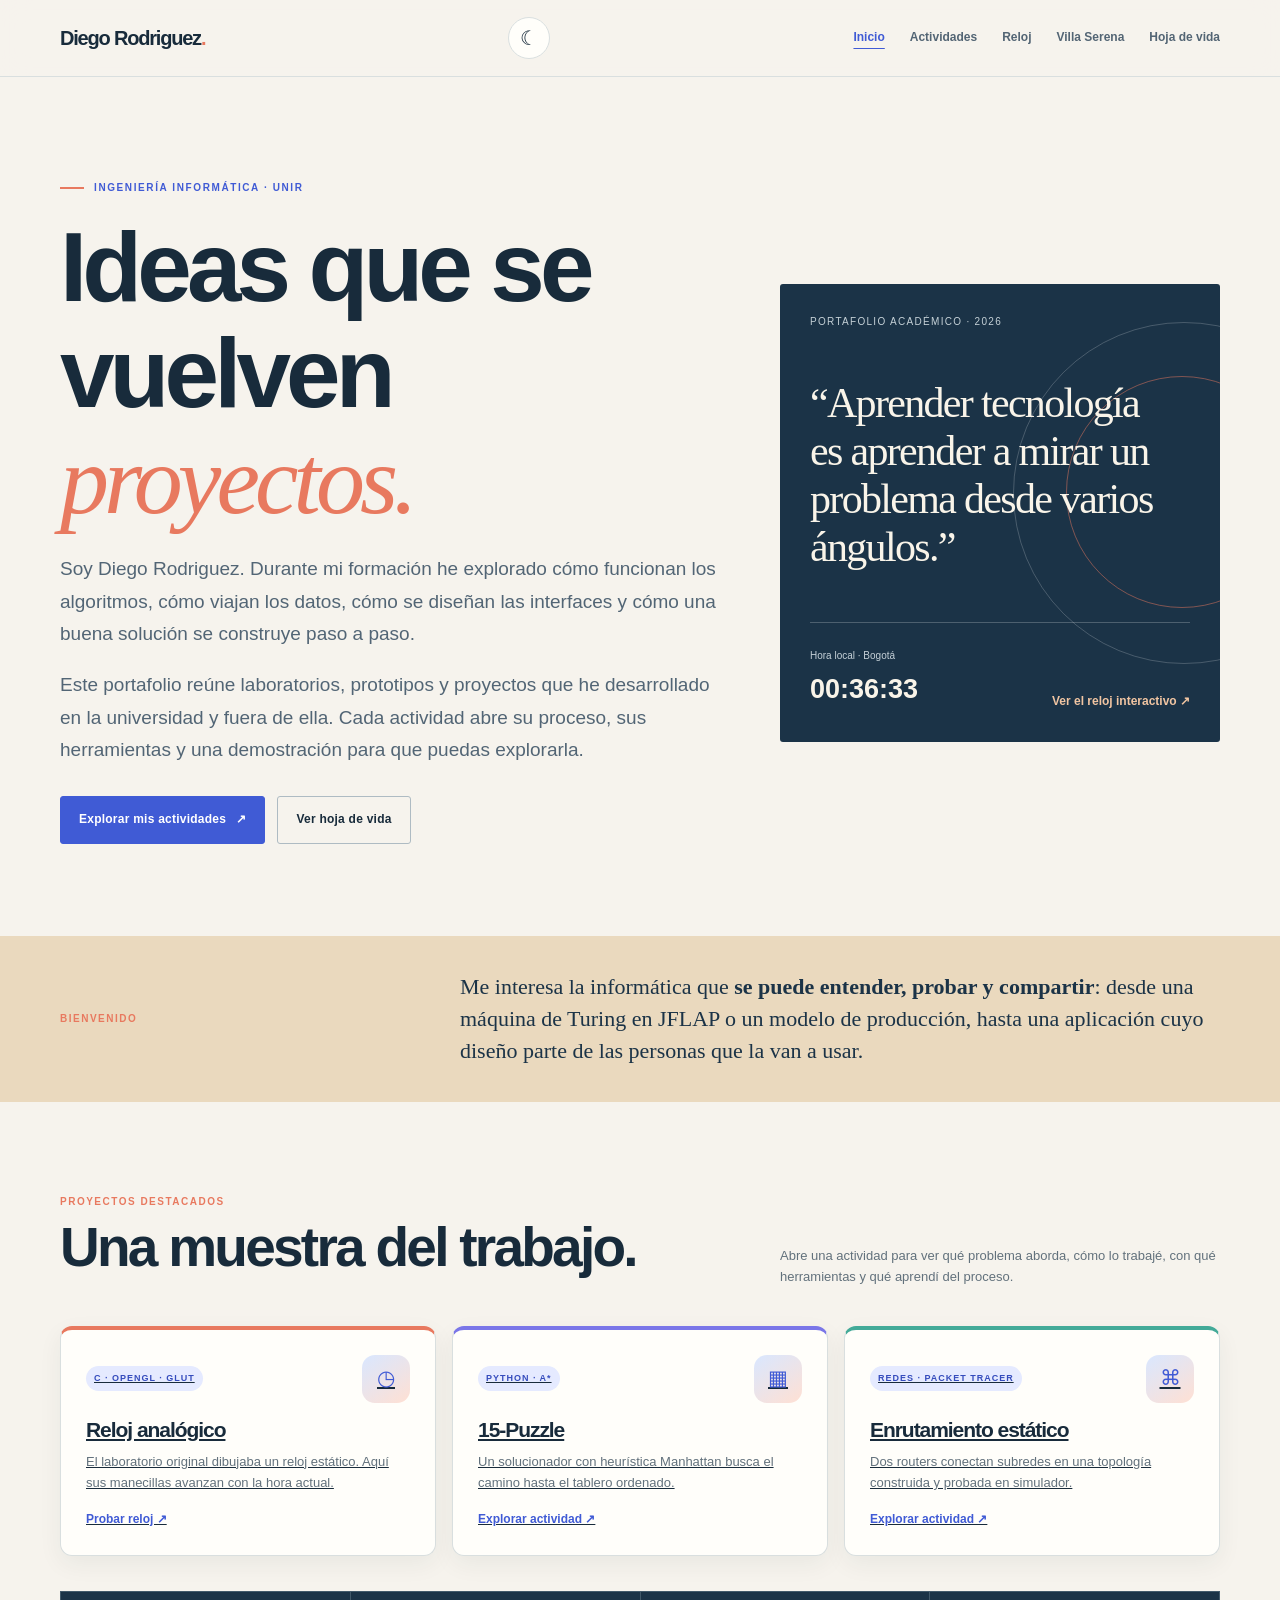
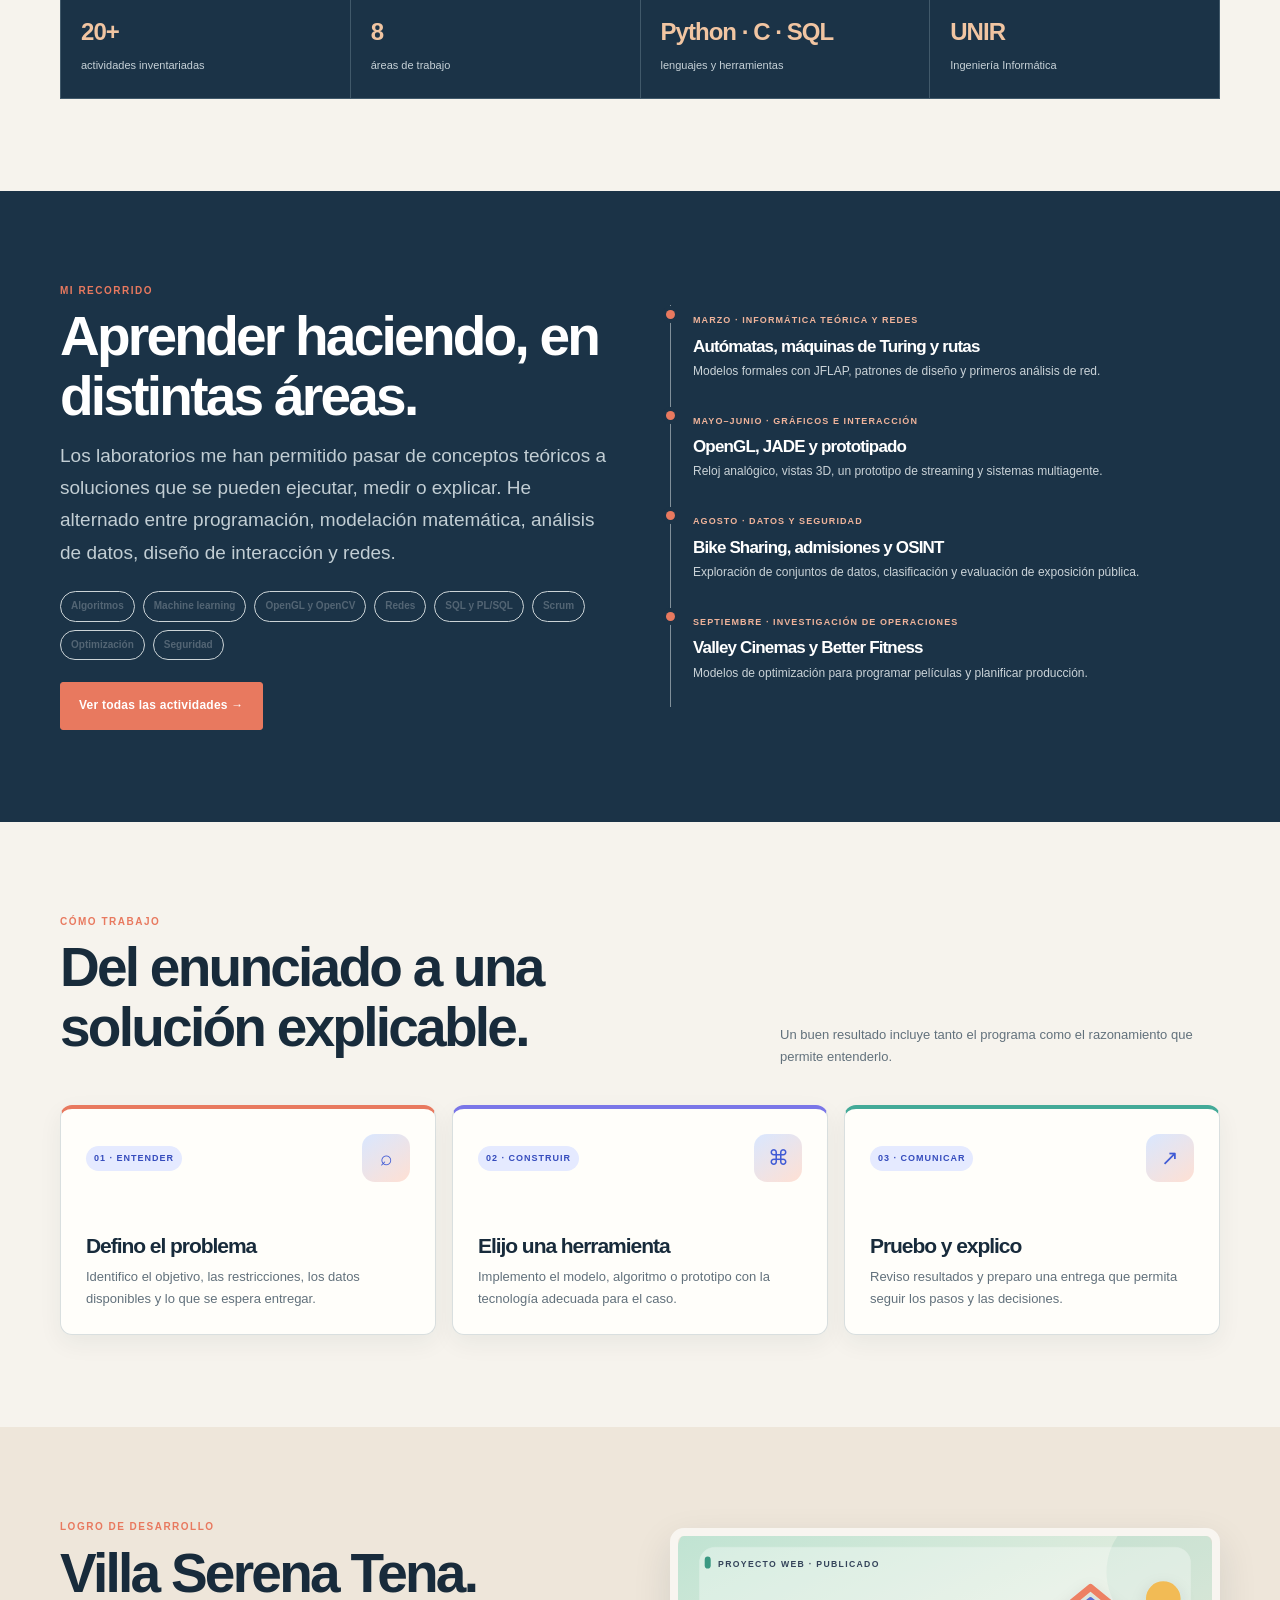
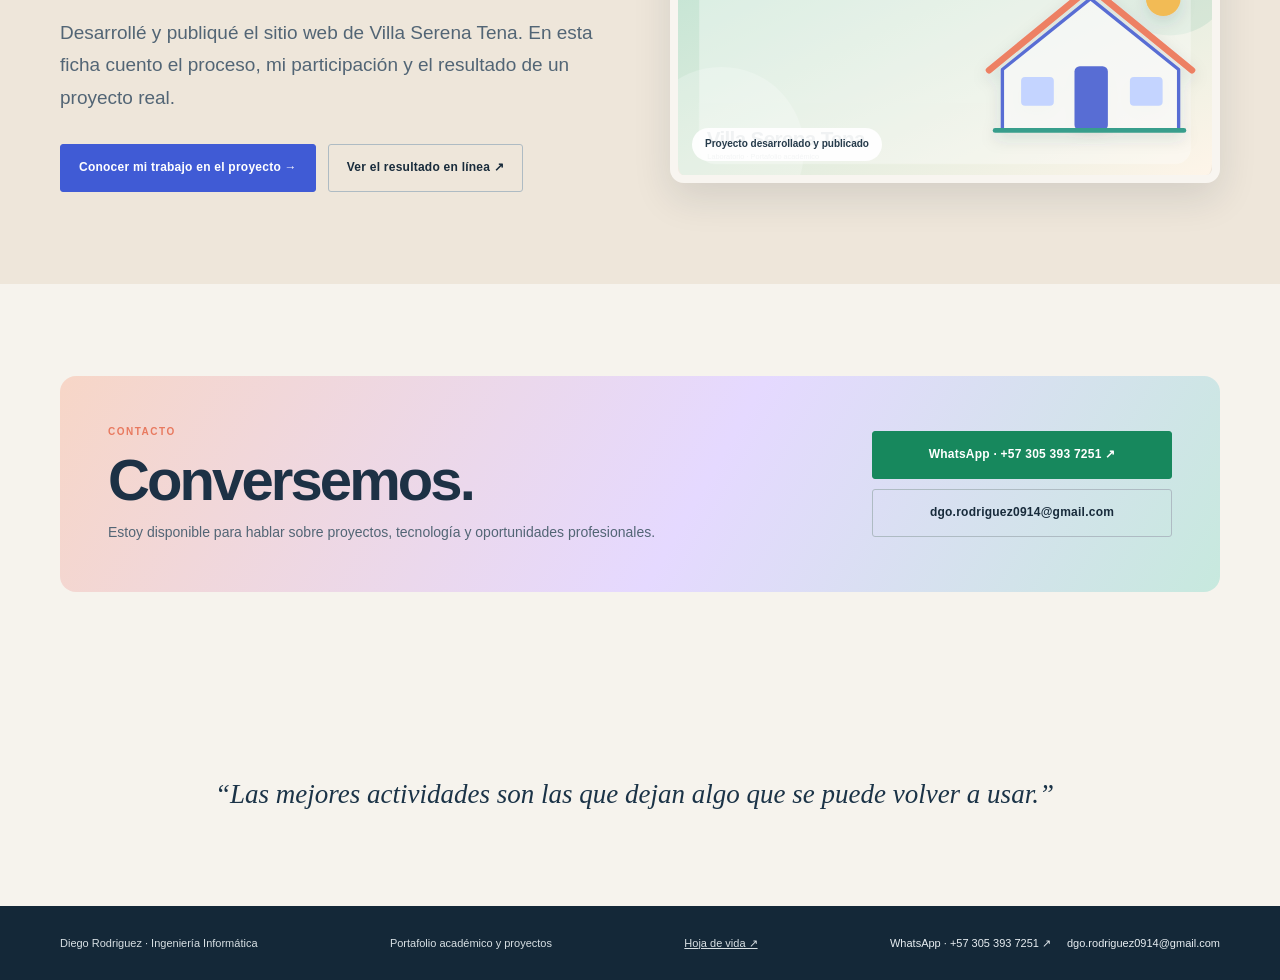
==== commit de70d0fb: "Update index.html" ====
--- a/index.html
+++ b/index.html
@@ -18,5 +18,8 @@
 <section class="section container"><div class="section-head"><div><div class="label">Cómo trabajo</div><h2>Del enunciado a una solución explicable.</h2></div><p>Un buen resultado incluye tanto el programa como el razonamiento que permite entenderlo.</p></div><div class="three-grid"><article class="feature"><div class="feature-top"><span class="tag">01 · Entender</span><span class="feature-icon">⌕</span></div><div><h3>Defino el problema</h3><p>Identifico el objetivo, las restricciones, los datos disponibles y lo que se espera entregar.</p></div></article><article class="feature"><div class="feature-top"><span class="tag">02 · Construir</span><span class="feature-icon">⌘</span></div><div><h3>Elijo una herramienta</h3><p>Implemento el modelo, algoritmo o prototipo con la tecnología adecuada para el caso.</p></div></article><article class="feature"><div class="feature-top"><span class="tag">03 · Comunicar</span><span class="feature-icon">↗</span></div><div><h3>Pruebo y explico</h3><p>Reviso resultados y preparo una entrega que permita seguir los pasos y las decisiones.</p></div></article></div></section>
 <section class="section villa-highlight"><div class="container split"><div><div class="label">Logro de desarrollo</div><h2>Villa Serena Tena.</h2><p class="lead">Desarrollé y publiqué el sitio web de Villa Serena Tena. En esta ficha cuento el proceso, mi participación y el resultado de un proyecto real.</p><div class="hero-actions"><a class="button" href="villa-serena.html">Conocer mi trabajo en el proyecto →</a><a class="button secondary" href="https://villaserenatena.com" target="_blank" rel="noopener noreferrer">Ver el resultado en línea ↗</a></div></div><div class="villa-teaser"><img src="assets/images/villa-serena-homepage.webp" data-fallback="assets/images/villa.svg" alt="Ilustración del proyecto web Villa Serena Tena" onerror="this.onerror=null;this.src=this.dataset.fallback"><span>Proyecto desarrollado y publicado</span></div></div></section>
 <section class="section container"><div class="contact-card"><div><div class="label">Contacto</div><h2>Conversemos.</h2><p>Estoy disponible para hablar sobre proyectos, tecnología y oportunidades profesionales.</p></div><div class="contact-actions"><a class="button whatsapp" href="https://wa.me/573053937251" target="_blank" rel="noopener noreferrer">WhatsApp · +57 305 393 7251 ↗</a><a class="button secondary" href="mailto:dgo.rodriguez0914@gmail.com">dgo.rodriguez0914@gmail.com</a></div></div></section><section class="section container"><div class="quote">“Las mejores actividades son las que dejan algo que se puede volver a usar.”</div></section>
-</main><footer class="footer"><div class="container footer-inner"><span>Diego Rodriguez · Ingeniería Informática</span><span>Portafolio académico y proyectos</span><a href="hoja-de-vida.html" style="color:inherit">Hoja de vida ↗</a><div class="footer-contact"><a href="https://wa.me/573053937251" target="_blank" rel="noopener noreferrer">WhatsApp · +57 305 393 7251 ↗</a><a href="mailto:dgo.rodriguez0914@gmail.com">dgo.rodriguez0914@gmail.com</a></div></div></footer></body></html>
+</main><footer class="footer"><div class="container footer-inner"><span>Diego Rodriguez · Ingeniería Informática</span><span>Portafolio académico y proyectos</span><a href="hoja-de-vida.html" style="color:inherit">Hoja de vida ↗</a><div class="footer-contact"><a href="https://wa.me/573053937251" target="_blank" rel="noopener noreferrer">WhatsApp · +57 305 393 7251 ↗</a><a href="mailto:dgo.rodriguez0914@gmail.com">dgo.rodriguez0914@gmail.com</a></div></div></footer></body><!-- Google Tag Manager (noscript) -->
+<noscript><iframe src="https://www.googletagmanager.com/ns.html?id=GTM-NS45MXBG"
+height="0" width="0" style="display:none;visibility:hidden"></iframe></noscript>
+<!-- End Google Tag Manager (noscript) --></html>
 
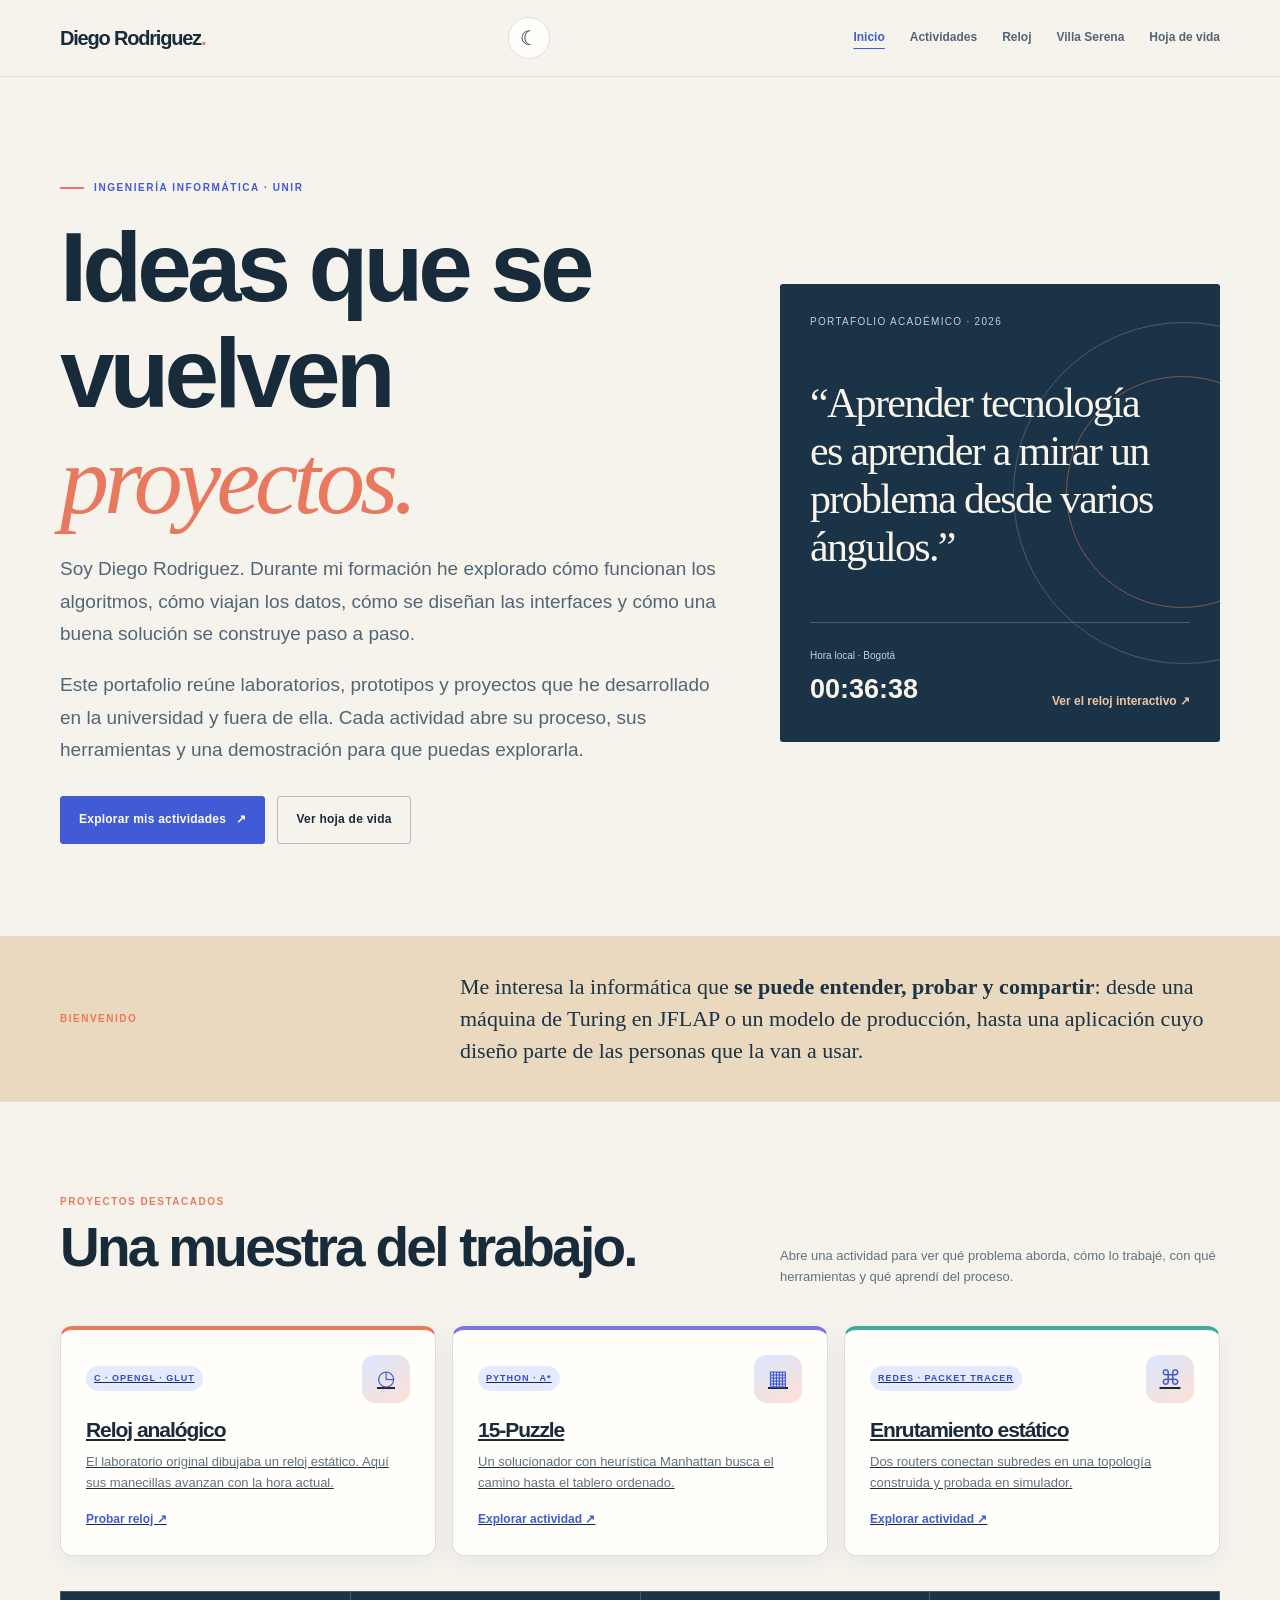
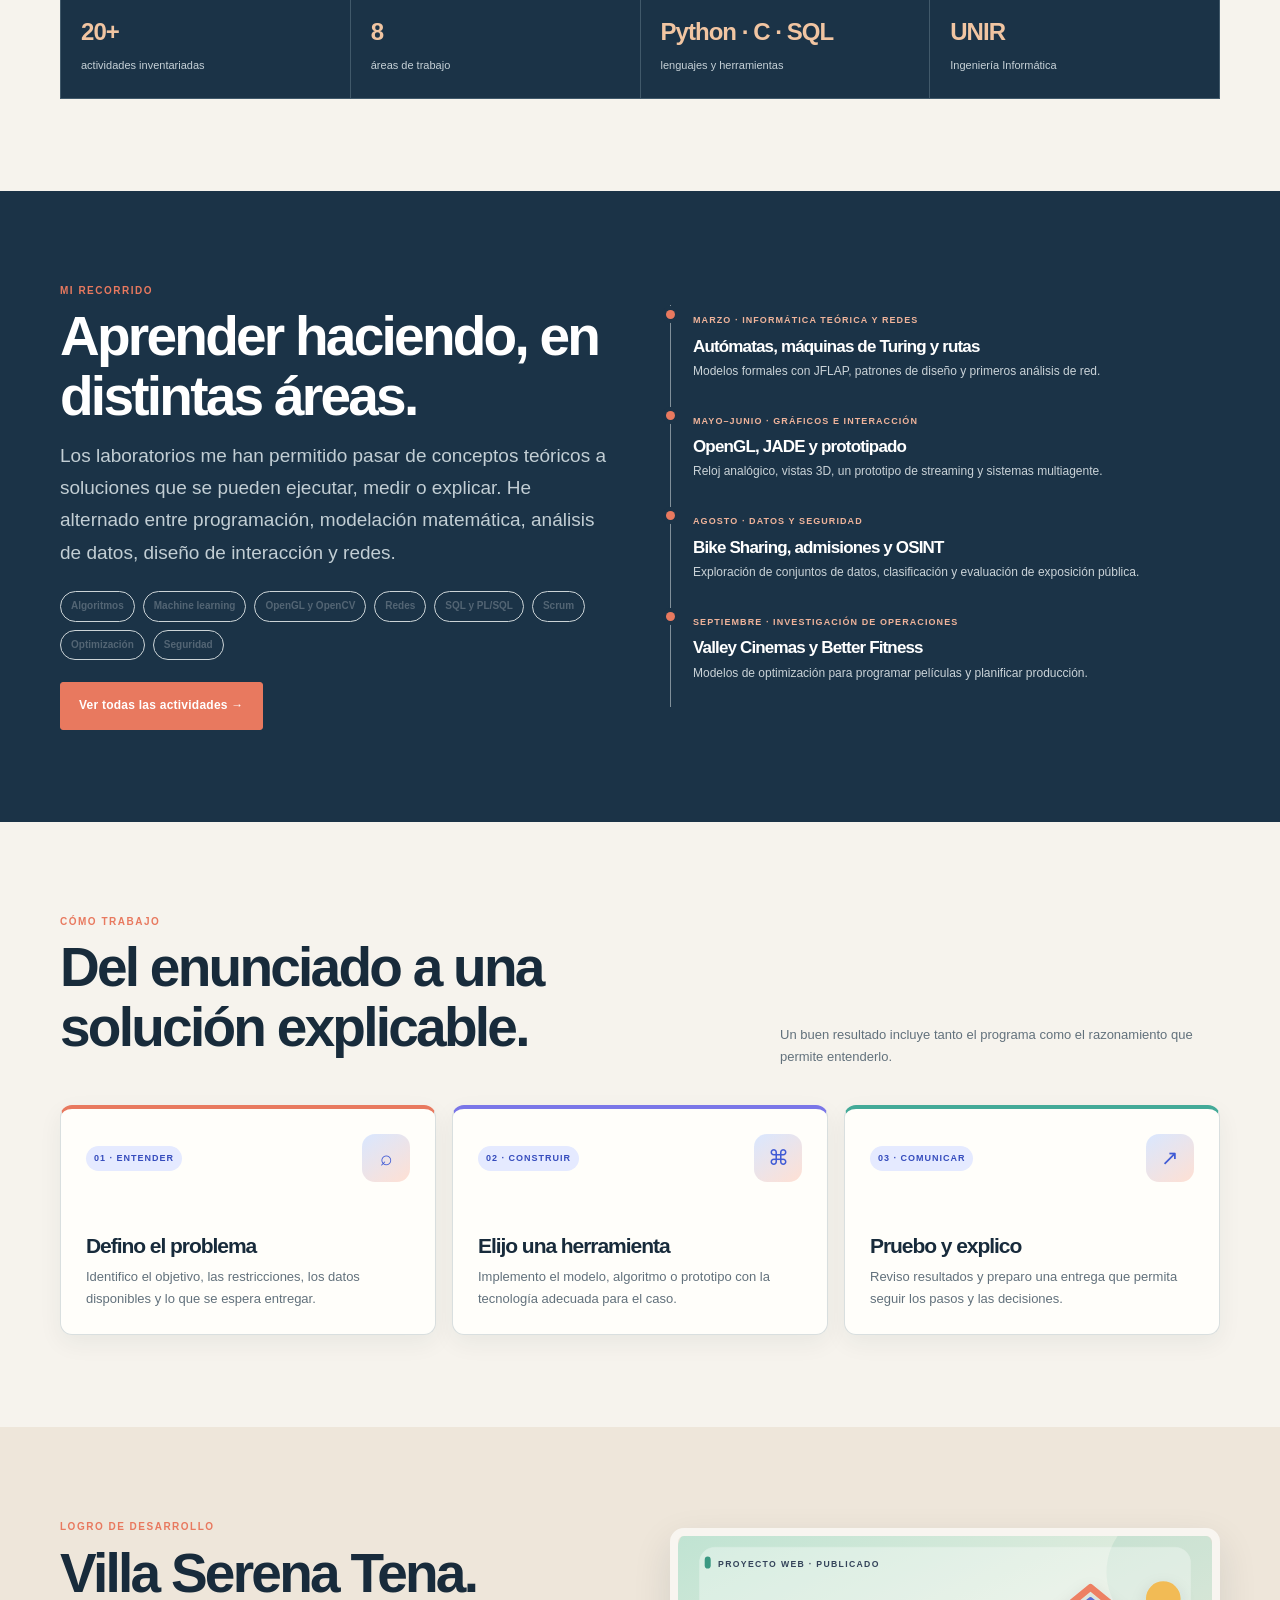
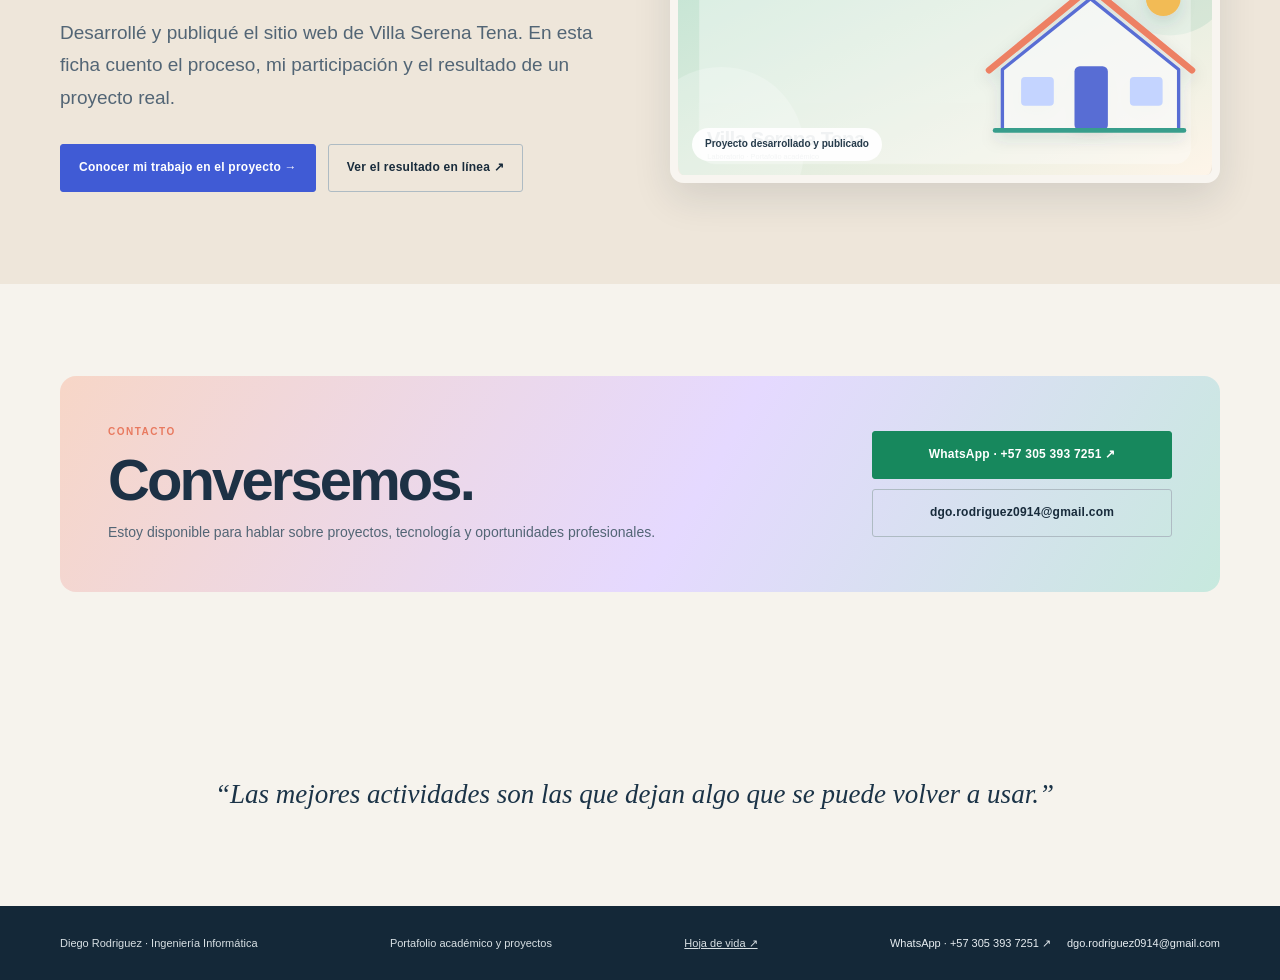
==== commit f6a40866: "Remove Google Tag Manager and clean up index.html" ====
--- a/index.html
+++ b/index.html
@@ -1,10 +1,4 @@
-<!doctype html><html lang="es"><head><!-- Google Tag Manager -->
-<script>(function(w,d,s,l,i){w[l]=w[l]||[];w[l].push({'gtm.start':
-new Date().getTime(),event:'gtm.js'});var f=d.getElementsByTagName(s)[0],
-j=d.createElement(s),dl=l!='dataLayer'?'&l='+l:'';j.async=true;j.src=
-'https://www.googletagmanager.com/gtm.js?id='+i+dl;f.parentNode.insertBefore(j,f);
-})(window,document,'script','dataLayer','GTM-NS45MXBG');</script>
-<!-- End Google Tag Manager --><meta charset="utf-8"><meta name="viewport" content="width=device-width,initial-scale=1"><meta name="description" content="Portafolio profesional y académico de Diego Rodriguez."><title>Diego Rodriguez | Ingeniería Informática</title><link rel="stylesheet" href="assets/site.css"><script defer src="assets/site.js"></script></head><body>
+<!doctype html><html lang="es"><head><meta charset="utf-8"><meta name="viewport" content="width=device-width,initial-scale=1"><meta name="description" content="Portafolio profesional y académico de Diego Rodriguez."><title>Diego Rodriguez | Ingeniería Informática</title><link rel="stylesheet" href="assets/site.css"><script defer src="assets/site.js"></script></head><body>
 <header class="topbar"><div class="container nav"><a class="logo" href="index.html">Diego Rodriguez<span>.</span></a><button class="nav-toggle" aria-label="Abrir menú" aria-expanded="false">☰</button><button class="theme-toggle" type="button" aria-label="Cambiar a modo oscuro" title="Cambiar a modo oscuro">☾</button><nav class="navlinks"><a href="index.html" aria-current="page">Inicio</a><a href="laboratorios.html">Actividades</a><a href="reloj.html">Reloj</a><a href="villa-serena.html">Villa Serena</a><a href="hoja-de-vida.html">Hoja de vida</a></nav></div></header>
 <main>
 <section class="container hero"><div><div class="eyebrow">Ingeniería Informática · UNIR</div><h1>Ideas que se vuelven <em>proyectos.</em></h1><p class="lead">Soy Diego Rodriguez. Durante mi formación he explorado cómo funcionan los algoritmos, cómo viajan los datos, cómo se diseñan las interfaces y cómo una buena solución se construye paso a paso.</p><p class="lead">Este portafolio reúne laboratorios, prototipos y proyectos que he desarrollado en la universidad y fuera de ella. Cada actividad abre su proceso, sus herramientas y una demostración para que puedas explorarla.</p><div class="hero-actions"><a class="button" href="laboratorios.html">Explorar mis actividades <span>↗</span></a><a class="button secondary" href="hoja-de-vida.html">Ver hoja de vida</a></div></div><aside class="hero-art"><div class="art-note">Portafolio académico · 2026</div><blockquote>“Aprender tecnología es aprender a mirar un problema desde varios ángulos.”</blockquote><div class="hero-clock"><div><span>Hora local · Bogotá</span><br><strong data-bogota-time>--:--:--</strong></div><a class="text-link" style="color:#f1c5a2" href="reloj.html">Ver el reloj interactivo ↗</a></div></aside></section>
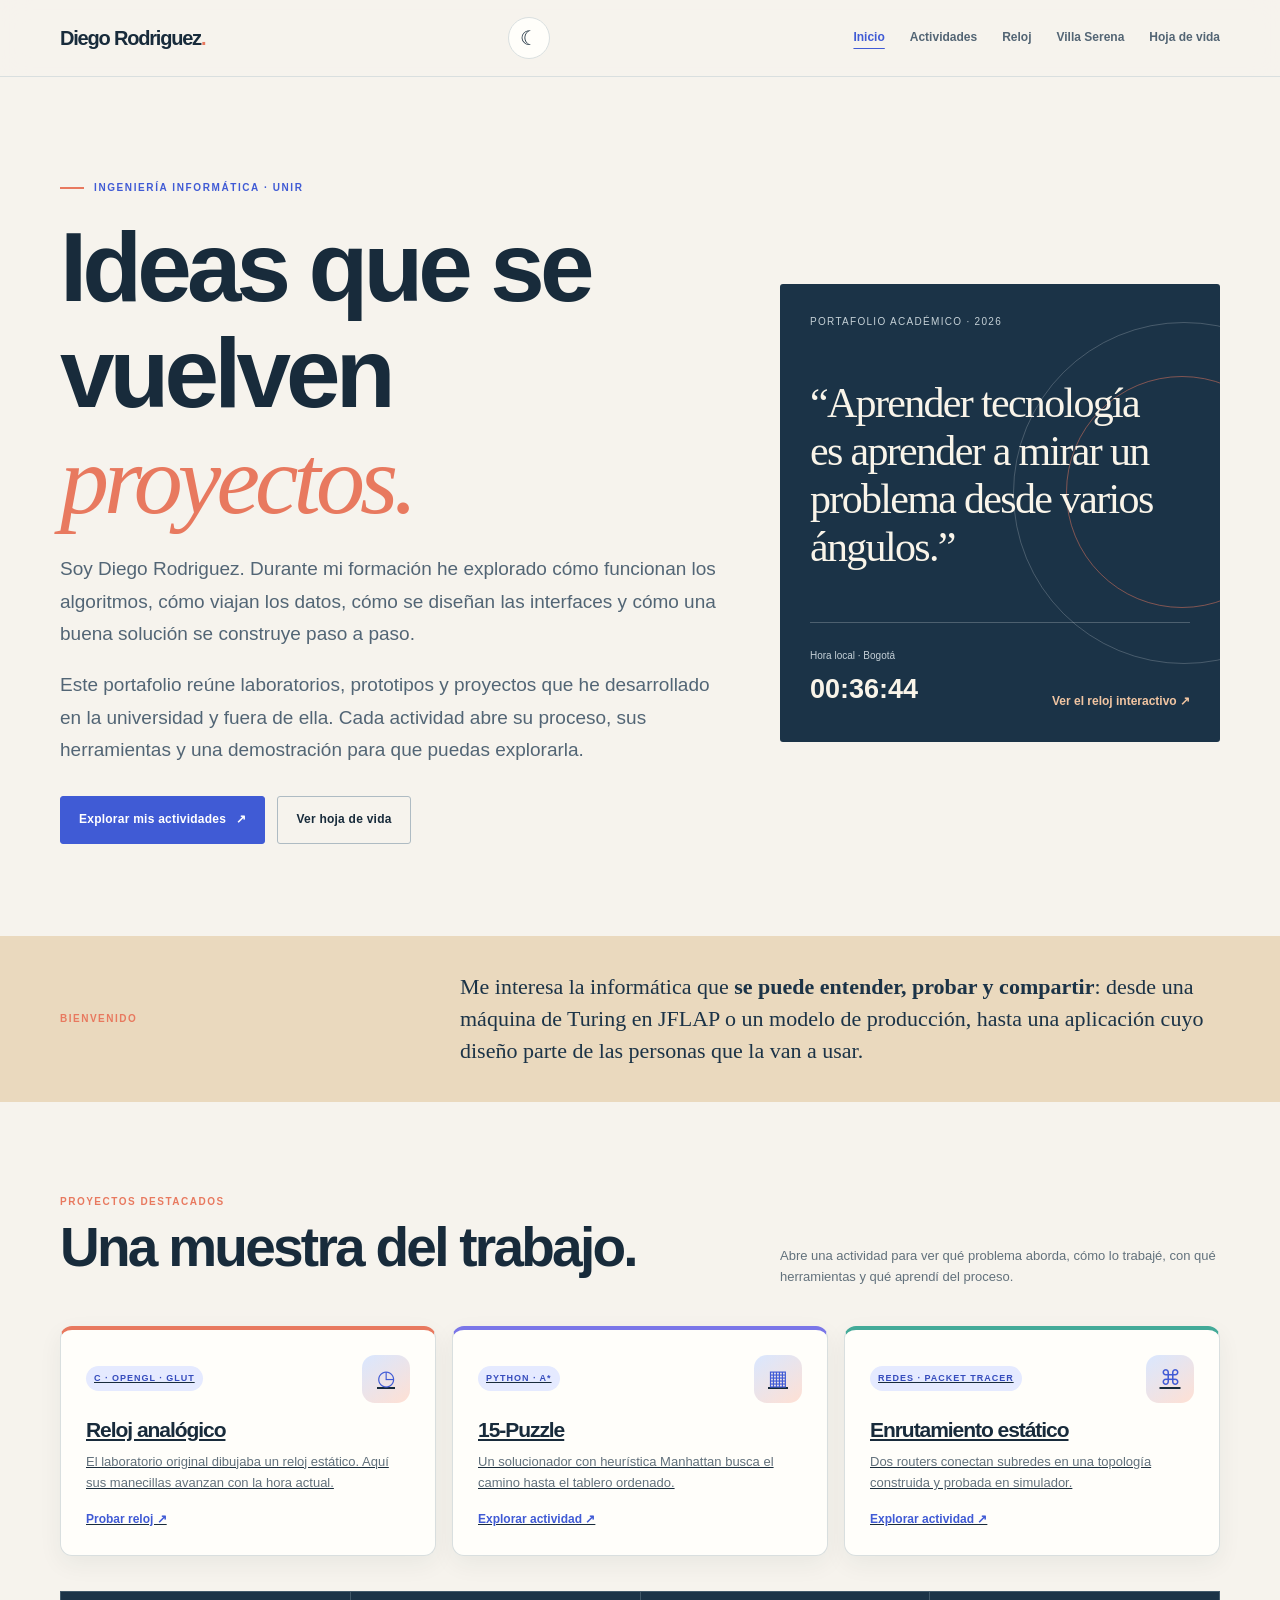
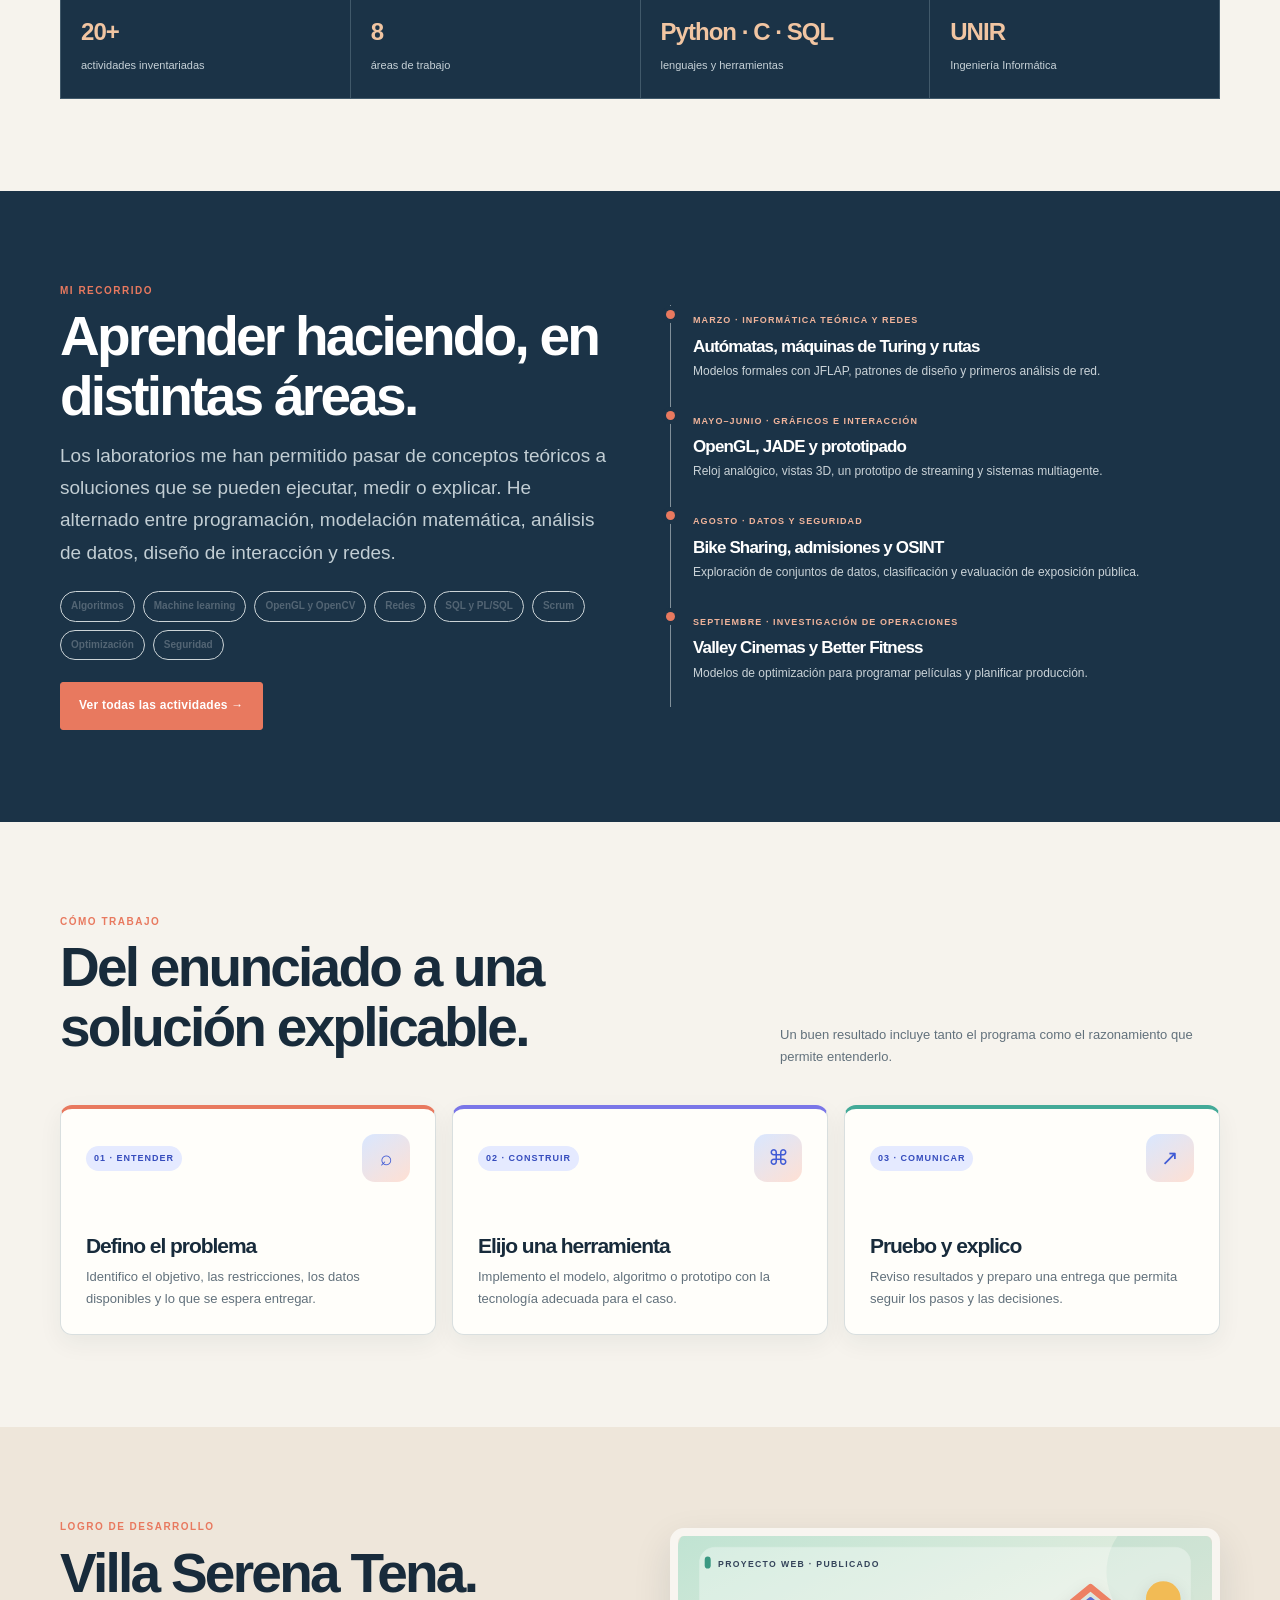
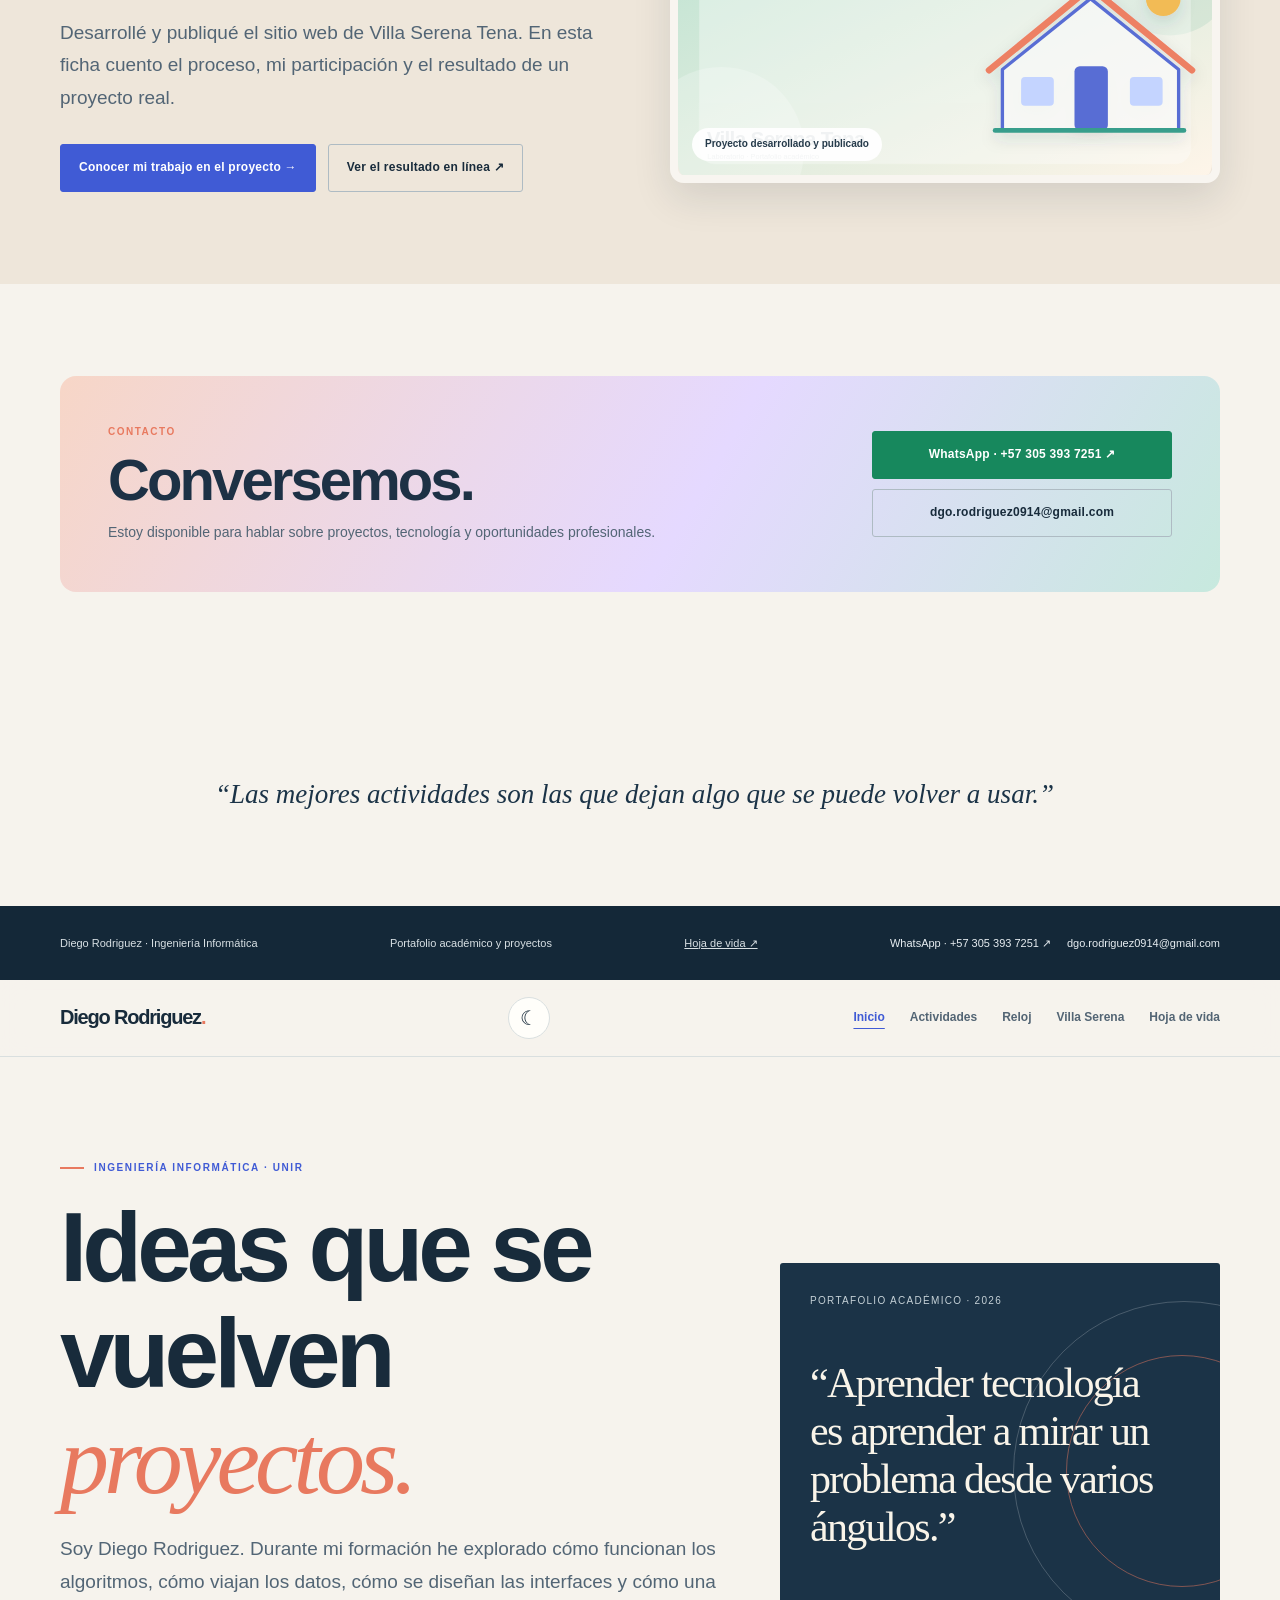
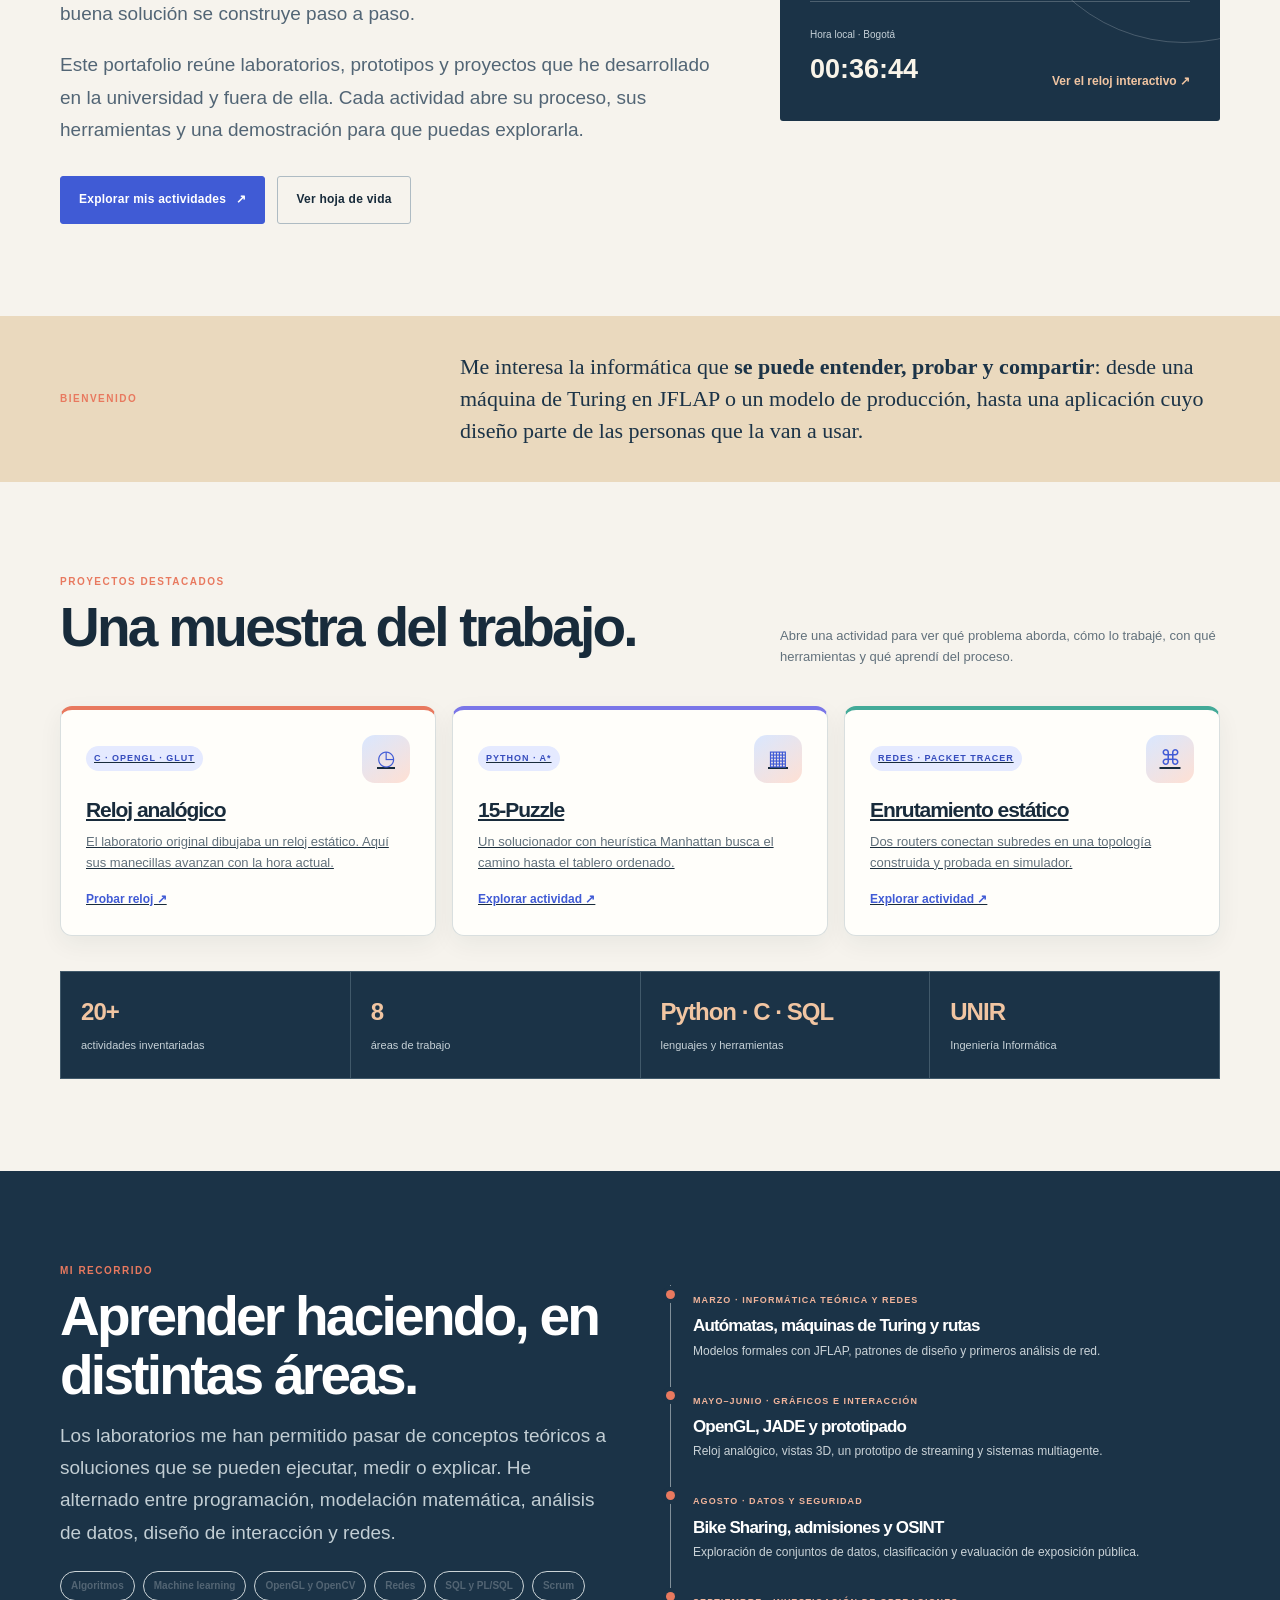
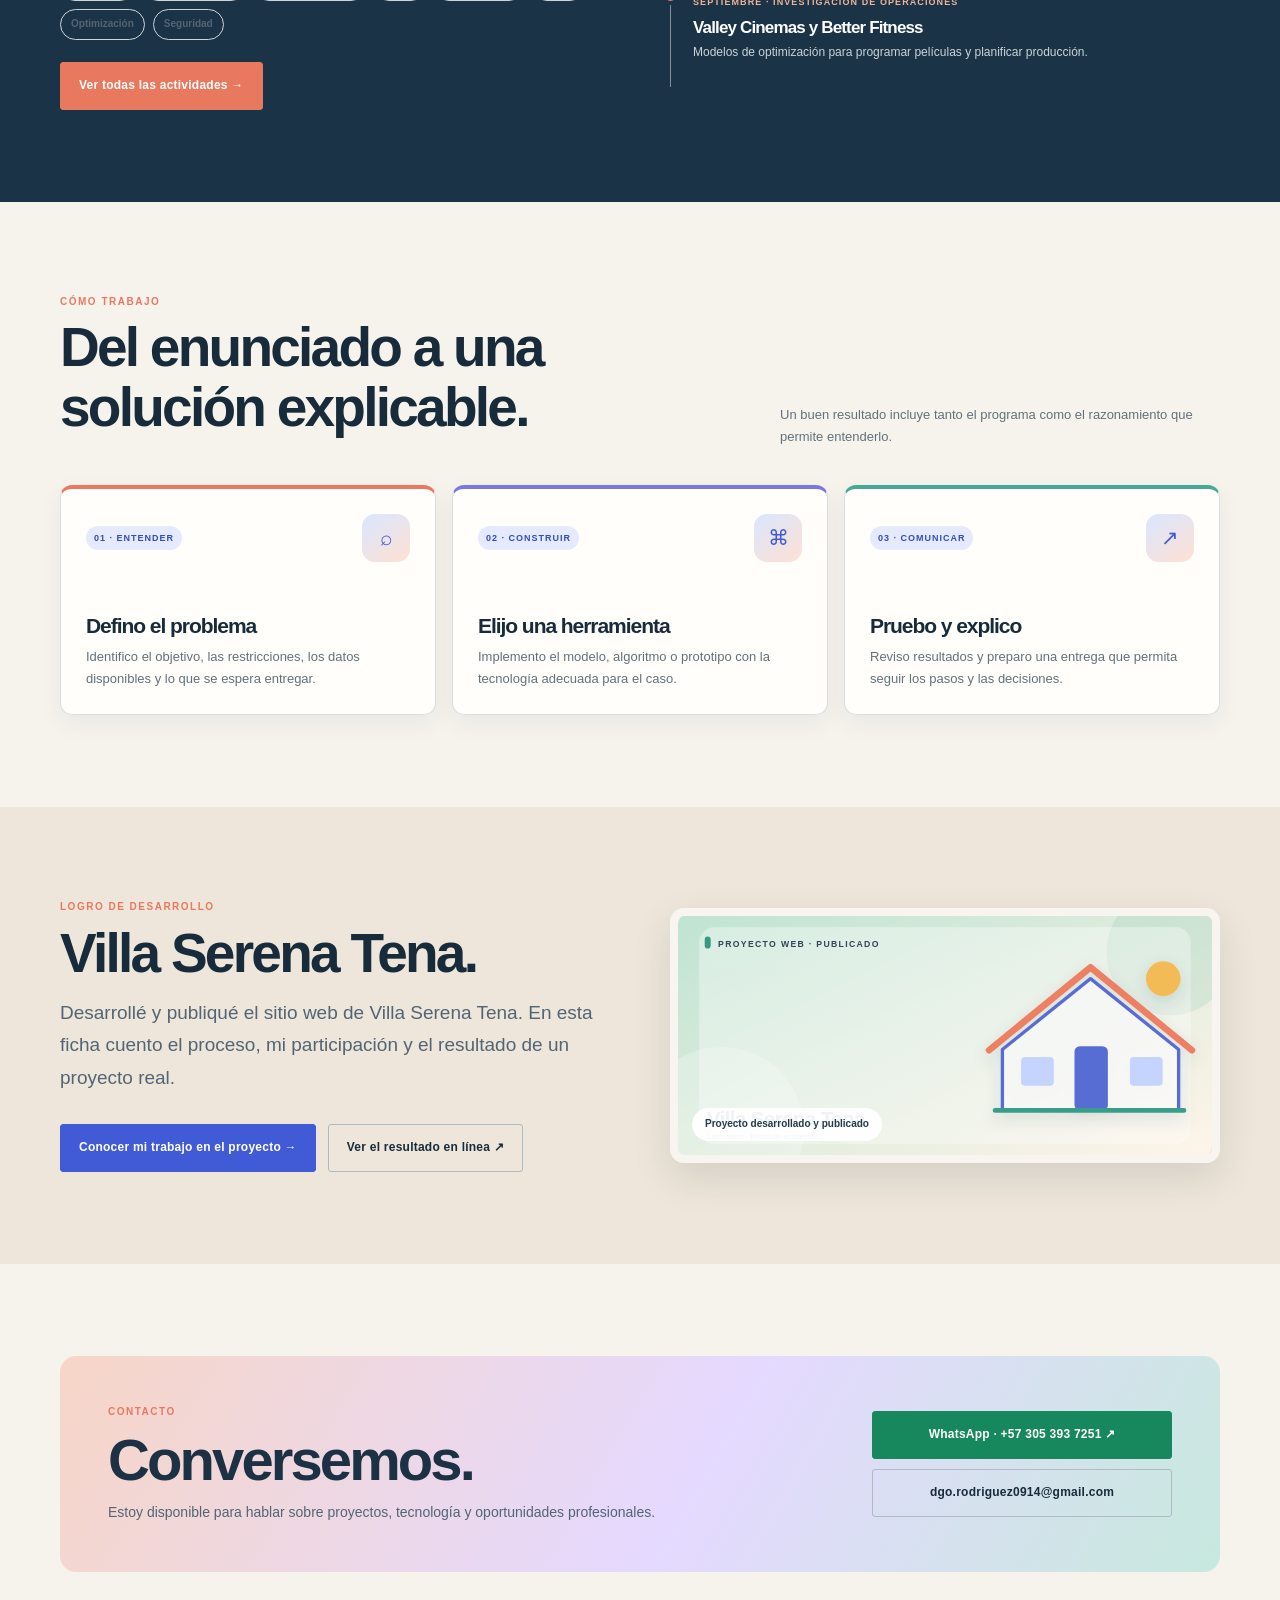
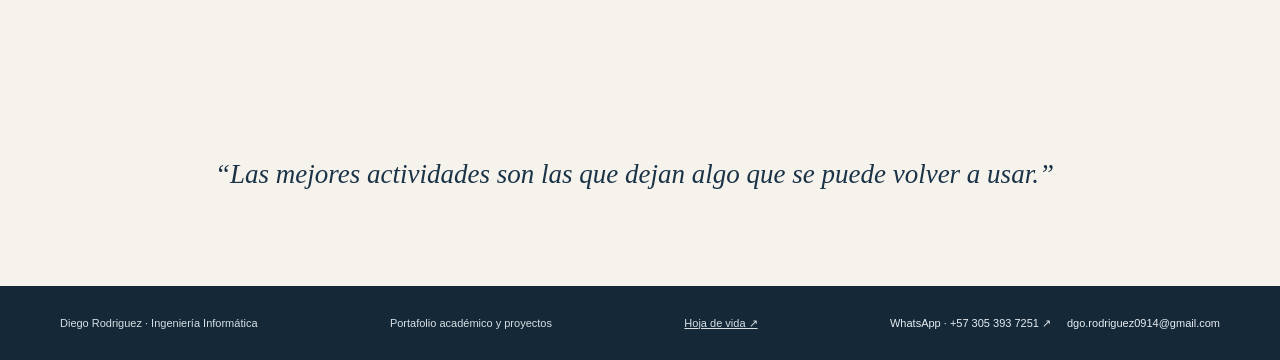
==== commit 80bfa464: "Update index.html" ====
--- a/index.html
+++ b/index.html
@@ -1,4 +1,16 @@
-<!doctype html><html lang="es"><head><meta charset="utf-8"><meta name="viewport" content="width=device-width,initial-scale=1"><meta name="description" content="Portafolio profesional y académico de Diego Rodriguez."><title>Diego Rodriguez | Ingeniería Informática</title><link rel="stylesheet" href="assets/site.css"><script defer src="assets/site.js"></script></head><body>
+<!doctype html><html lang="es"><head><!-- Google Tag Manager -->
+<script>(function(w,d,s,l,i){w[l]=w[l]||[];w[l].push({'gtm.start':
+new Date().getTime(),event:'gtm.js'});var f=d.getElementsByTagName(s)[0],
+j=d.createElement(s),dl=l!='dataLayer'?'&l='+l:'';j.async=true;j.src=
+'https://www.googletagmanager.com/gtm.js?id='+i+dl;f.parentNode.insertBefore(j,f);
+})(window,document,'script','dataLayer','GTM-NS45MXBG');</script>
+<!-- End Google Tag Manager --><meta charset="utf-8"><meta name="viewport" content="width=device-width,initial-scale=1"><meta name="description" content="Portafolio profesional y académico de Diego Rodriguez."><title>Diego Rodriguez | Ingeniería Informática</title><link rel="stylesheet" href="assets/site.css"><script defer src="assets/site.js"></script></head><body><!doctype html><html lang="es"><head><!-- Google Tag Manager -->
+<script>(function(w,d,s,l,i){w[l]=w[l]||[];w[l].push({'gtm.start':
+new Date().getTime(),event:'gtm.js'});var f=d.getElementsByTagName(s)[0],
+j=d.createElement(s),dl=l!='dataLayer'?'&l='+l:'';j.async=true;j.src=
+'https://www.googletagmanager.com/gtm.js?id='+i+dl;f.parentNode.insertBefore(j,f);
+})(window,document,'script','dataLayer','GTM-NS45MXBG');</script>
+<!-- End Google Tag Manager --><meta charset="utf-8"><meta name="viewport" content="width=device-width,initial-scale=1"><meta name="description" content="Portafolio profesional y académico de Diego Rodriguez."><title>Diego Rodriguez | Ingeniería Informática</title><link rel="stylesheet" href="assets/site.css"><script defer src="assets/site.js"></script></head><body>
 <header class="topbar"><div class="container nav"><a class="logo" href="index.html">Diego Rodriguez<span>.</span></a><button class="nav-toggle" aria-label="Abrir menú" aria-expanded="false">☰</button><button class="theme-toggle" type="button" aria-label="Cambiar a modo oscuro" title="Cambiar a modo oscuro">☾</button><nav class="navlinks"><a href="index.html" aria-current="page">Inicio</a><a href="laboratorios.html">Actividades</a><a href="reloj.html">Reloj</a><a href="villa-serena.html">Villa Serena</a><a href="hoja-de-vida.html">Hoja de vida</a></nav></div></header>
 <main>
 <section class="container hero"><div><div class="eyebrow">Ingeniería Informática · UNIR</div><h1>Ideas que se vuelven <em>proyectos.</em></h1><p class="lead">Soy Diego Rodriguez. Durante mi formación he explorado cómo funcionan los algoritmos, cómo viajan los datos, cómo se diseñan las interfaces y cómo una buena solución se construye paso a paso.</p><p class="lead">Este portafolio reúne laboratorios, prototipos y proyectos que he desarrollado en la universidad y fuera de ella. Cada actividad abre su proceso, sus herramientas y una demostración para que puedas explorarla.</p><div class="hero-actions"><a class="button" href="laboratorios.html">Explorar mis actividades <span>↗</span></a><a class="button secondary" href="hoja-de-vida.html">Ver hoja de vida</a></div></div><aside class="hero-art"><div class="art-note">Portafolio académico · 2026</div><blockquote>“Aprender tecnología es aprender a mirar un problema desde varios ángulos.”</blockquote><div class="hero-clock"><div><span>Hora local · Bogotá</span><br><strong data-bogota-time>--:--:--</strong></div><a class="text-link" style="color:#f1c5a2" href="reloj.html">Ver el reloj interactivo ↗</a></div></aside></section>
@@ -12,8 +24,21 @@
 <section class="section container"><div class="section-head"><div><div class="label">Cómo trabajo</div><h2>Del enunciado a una solución explicable.</h2></div><p>Un buen resultado incluye tanto el programa como el razonamiento que permite entenderlo.</p></div><div class="three-grid"><article class="feature"><div class="feature-top"><span class="tag">01 · Entender</span><span class="feature-icon">⌕</span></div><div><h3>Defino el problema</h3><p>Identifico el objetivo, las restricciones, los datos disponibles y lo que se espera entregar.</p></div></article><article class="feature"><div class="feature-top"><span class="tag">02 · Construir</span><span class="feature-icon">⌘</span></div><div><h3>Elijo una herramienta</h3><p>Implemento el modelo, algoritmo o prototipo con la tecnología adecuada para el caso.</p></div></article><article class="feature"><div class="feature-top"><span class="tag">03 · Comunicar</span><span class="feature-icon">↗</span></div><div><h3>Pruebo y explico</h3><p>Reviso resultados y preparo una entrega que permita seguir los pasos y las decisiones.</p></div></article></div></section>
 <section class="section villa-highlight"><div class="container split"><div><div class="label">Logro de desarrollo</div><h2>Villa Serena Tena.</h2><p class="lead">Desarrollé y publiqué el sitio web de Villa Serena Tena. En esta ficha cuento el proceso, mi participación y el resultado de un proyecto real.</p><div class="hero-actions"><a class="button" href="villa-serena.html">Conocer mi trabajo en el proyecto →</a><a class="button secondary" href="https://villaserenatena.com" target="_blank" rel="noopener noreferrer">Ver el resultado en línea ↗</a></div></div><div class="villa-teaser"><img src="assets/images/villa-serena-homepage.webp" data-fallback="assets/images/villa.svg" alt="Ilustración del proyecto web Villa Serena Tena" onerror="this.onerror=null;this.src=this.dataset.fallback"><span>Proyecto desarrollado y publicado</span></div></div></section>
 <section class="section container"><div class="contact-card"><div><div class="label">Contacto</div><h2>Conversemos.</h2><p>Estoy disponible para hablar sobre proyectos, tecnología y oportunidades profesionales.</p></div><div class="contact-actions"><a class="button whatsapp" href="https://wa.me/573053937251" target="_blank" rel="noopener noreferrer">WhatsApp · +57 305 393 7251 ↗</a><a class="button secondary" href="mailto:dgo.rodriguez0914@gmail.com">dgo.rodriguez0914@gmail.com</a></div></div></section><section class="section container"><div class="quote">“Las mejores actividades son las que dejan algo que se puede volver a usar.”</div></section>
-</main><footer class="footer"><div class="container footer-inner"><span>Diego Rodriguez · Ingeniería Informática</span><span>Portafolio académico y proyectos</span><a href="hoja-de-vida.html" style="color:inherit">Hoja de vida ↗</a><div class="footer-contact"><a href="https://wa.me/573053937251" target="_blank" rel="noopener noreferrer">WhatsApp · +57 305 393 7251 ↗</a><a href="mailto:dgo.rodriguez0914@gmail.com">dgo.rodriguez0914@gmail.com</a></div></div></footer></body><!-- Google Tag Manager (noscript) -->
-<noscript><iframe src="https://www.googletagmanager.com/ns.html?id=GTM-NS45MXBG"
-height="0" width="0" style="display:none;visibility:hidden"></iframe></noscript>
-<!-- End Google Tag Manager (noscript) --></html>
+</main><footer class="footer"><div class="container footer-inner"><span>Diego Rodriguez · Ingeniería Informática</span><span>Portafolio académico y proyectos</span><a href="hoja-de-vida.html" style="color:inherit">Hoja de vida ↗</a><div class="footer-contact"><a href="https://wa.me/573053937251" target="_blank" rel="noopener noreferrer">WhatsApp · +57 305 393 7251 ↗</a><a href="mailto:dgo.rodriguez0914@gmail.com">dgo.rodriguez0914@gmail.com</a></div></div></footer></body></html>
 
+
+<header class="topbar"><div class="container nav"><a class="logo" href="index.html">Diego Rodriguez<span>.</span></a><button class="nav-toggle" aria-label="Abrir menú" aria-expanded="false">☰</button><button class="theme-toggle" type="button" aria-label="Cambiar a modo oscuro" title="Cambiar a modo oscuro">☾</button><nav class="navlinks"><a href="index.html" aria-current="page">Inicio</a><a href="laboratorios.html">Actividades</a><a href="reloj.html">Reloj</a><a href="villa-serena.html">Villa Serena</a><a href="hoja-de-vida.html">Hoja de vida</a></nav></div></header>
+<main>
+<section class="container hero"><div><div class="eyebrow">Ingeniería Informática · UNIR</div><h1>Ideas que se vuelven <em>proyectos.</em></h1><p class="lead">Soy Diego Rodriguez. Durante mi formación he explorado cómo funcionan los algoritmos, cómo viajan los datos, cómo se diseñan las interfaces y cómo una buena solución se construye paso a paso.</p><p class="lead">Este portafolio reúne laboratorios, prototipos y proyectos que he desarrollado en la universidad y fuera de ella. Cada actividad abre su proceso, sus herramientas y una demostración para que puedas explorarla.</p><div class="hero-actions"><a class="button" href="laboratorios.html">Explorar mis actividades <span>↗</span></a><a class="button secondary" href="hoja-de-vida.html">Ver hoja de vida</a></div></div><aside class="hero-art"><div class="art-note">Portafolio académico · 2026</div><blockquote>“Aprender tecnología es aprender a mirar un problema desde varios ángulos.”</blockquote><div class="hero-clock"><div><span>Hora local · Bogotá</span><br><strong data-bogota-time>--:--:--</strong></div><a class="text-link" style="color:#f1c5a2" href="reloj.html">Ver el reloj interactivo ↗</a></div></aside></section>
+<section class="long-intro"><div class="container"><div class="label">Bienvenido</div><p>Me interesa la informática que <strong>se puede entender, probar y compartir</strong>: desde una máquina de Turing en JFLAP o un modelo de producción, hasta una aplicación cuyo diseño parte de las personas que la van a usar.</p></div></section>
+<section class="section container"><div class="section-head"><div><div class="label">Proyectos destacados</div><h2>Una muestra del trabajo.</h2></div><p>Abre una actividad para ver qué problema aborda, cómo lo trabajé, con qué herramientas y qué aprendí del proceso.</p></div><div class="three-grid">
+<a class="feature" href="reloj.html"><div class="feature-top"><span class="tag">C · OpenGL · GLUT</span><span class="feature-icon">◷</span></div><div><h3>Reloj analógico</h3><p>El laboratorio original dibujaba un reloj estático. Aquí sus manecillas avanzan con la hora actual.</p></div><span class="text-link">Probar reloj ↗</span></a>
+<a class="feature" href="laboratorios.html#puzzle"><div class="feature-top"><span class="tag">Python · A*</span><span class="feature-icon">▦</span></div><div><h3>15-Puzzle</h3><p>Un solucionador con heurística Manhattan busca el camino hasta el tablero ordenado.</p></div><span class="text-link">Explorar actividad ↗</span></a>
+<a class="feature" href="laboratorios.html#routing"><div class="feature-top"><span class="tag">Redes · Packet Tracer</span><span class="feature-icon">⌘</span></div><div><h3>Enrutamiento estático</h3><p>Dos routers conectan subredes en una topología construida y probada en simulador.</p></div><span class="text-link">Explorar actividad ↗</span></a>
+</div><div class="stats-row"><div><strong>20+</strong><span>actividades inventariadas</span></div><div><strong>8</strong><span>áreas de trabajo</span></div><div><strong>Python · C · SQL</strong><span>lenguajes y herramientas</span></div><div><strong>UNIR</strong><span>Ingeniería Informática</span></div></div></section>
+<section class="section dark"><div class="container split"><div><div class="label">Mi recorrido</div><h2>Aprender haciendo, en distintas áreas.</h2><p class="lead">Los laboratorios me han permitido pasar de conceptos teóricos a soluciones que se pueden ejecutar, medir o explicar. He alternado entre programación, modelación matemática, análisis de datos, diseño de interacción y redes.</p><div class="skill-chips"><span>Algoritmos</span><span>Machine learning</span><span>OpenGL y OpenCV</span><span>Redes</span><span>SQL y PL/SQL</span><span>Scrum</span><span>Optimización</span><span>Seguridad</span></div><a class="button coral" href="laboratorios.html">Ver todas las actividades →</a></div><div class="timeline"><div class="timeline-item"><small>Marzo · Informática Teórica y Redes</small><h3>Autómatas, máquinas de Turing y rutas</h3><p>Modelos formales con JFLAP, patrones de diseño y primeros análisis de red.</p></div><div class="timeline-item"><small>Mayo–junio · Gráficos e interacción</small><h3>OpenGL, JADE y prototipado</h3><p>Reloj analógico, vistas 3D, un prototipo de streaming y sistemas multiagente.</p></div><div class="timeline-item"><small>Agosto · Datos y seguridad</small><h3>Bike Sharing, admisiones y OSINT</h3><p>Exploración de conjuntos de datos, clasificación y evaluación de exposición pública.</p></div><div class="timeline-item"><small>Septiembre · Investigación de operaciones</small><h3>Valley Cinemas y Better Fitness</h3><p>Modelos de optimización para programar películas y planificar producción.</p></div></div></div></section>
+<section class="section container"><div class="section-head"><div><div class="label">Cómo trabajo</div><h2>Del enunciado a una solución explicable.</h2></div><p>Un buen resultado incluye tanto el programa como el razonamiento que permite entenderlo.</p></div><div class="three-grid"><article class="feature"><div class="feature-top"><span class="tag">01 · Entender</span><span class="feature-icon">⌕</span></div><div><h3>Defino el problema</h3><p>Identifico el objetivo, las restricciones, los datos disponibles y lo que se espera entregar.</p></div></article><article class="feature"><div class="feature-top"><span class="tag">02 · Construir</span><span class="feature-icon">⌘</span></div><div><h3>Elijo una herramienta</h3><p>Implemento el modelo, algoritmo o prototipo con la tecnología adecuada para el caso.</p></div></article><article class="feature"><div class="feature-top"><span class="tag">03 · Comunicar</span><span class="feature-icon">↗</span></div><div><h3>Pruebo y explico</h3><p>Reviso resultados y preparo una entrega que permita seguir los pasos y las decisiones.</p></div></article></div></section>
+<section class="section villa-highlight"><div class="container split"><div><div class="label">Logro de desarrollo</div><h2>Villa Serena Tena.</h2><p class="lead">Desarrollé y publiqué el sitio web de Villa Serena Tena. En esta ficha cuento el proceso, mi participación y el resultado de un proyecto real.</p><div class="hero-actions"><a class="button" href="villa-serena.html">Conocer mi trabajo en el proyecto →</a><a class="button secondary" href="https://villaserenatena.com" target="_blank" rel="noopener noreferrer">Ver el resultado en línea ↗</a></div></div><div class="villa-teaser"><img src="assets/images/villa-serena-homepage.webp" data-fallback="assets/images/villa.svg" alt="Ilustración del proyecto web Villa Serena Tena" onerror="this.onerror=null;this.src=this.dataset.fallback"><span>Proyecto desarrollado y publicado</span></div></div></section>
+<section class="section container"><div class="contact-card"><div><div class="label">Contacto</div><h2>Conversemos.</h2><p>Estoy disponible para hablar sobre proyectos, tecnología y oportunidades profesionales.</p></div><div class="contact-actions"><a class="button whatsapp" href="https://wa.me/573053937251" target="_blank" rel="noopener noreferrer">WhatsApp · +57 305 393 7251 ↗</a><a class="button secondary" href="mailto:dgo.rodriguez0914@gmail.com">dgo.rodriguez0914@gmail.com</a></div></div></section><section class="section container"><div class="quote">“Las mejores actividades son las que dejan algo que se puede volver a usar.”</div></section>
+</main><footer class="footer"><div class="container footer-inner"><span>Diego Rodriguez · Ingeniería Informática</span><span>Portafolio académico y proyectos</span><a href="hoja-de-vida.html" style="color:inherit">Hoja de vida ↗</a><div class="footer-contact"><a href="https://wa.me/573053937251" target="_blank" rel="noopener noreferrer">WhatsApp · +57 305 393 7251 ↗</a><a href="mailto:dgo.rodriguez0914@gmail.com">dgo.rodriguez0914@gmail.com</a></div></div></footer></body></html>
+
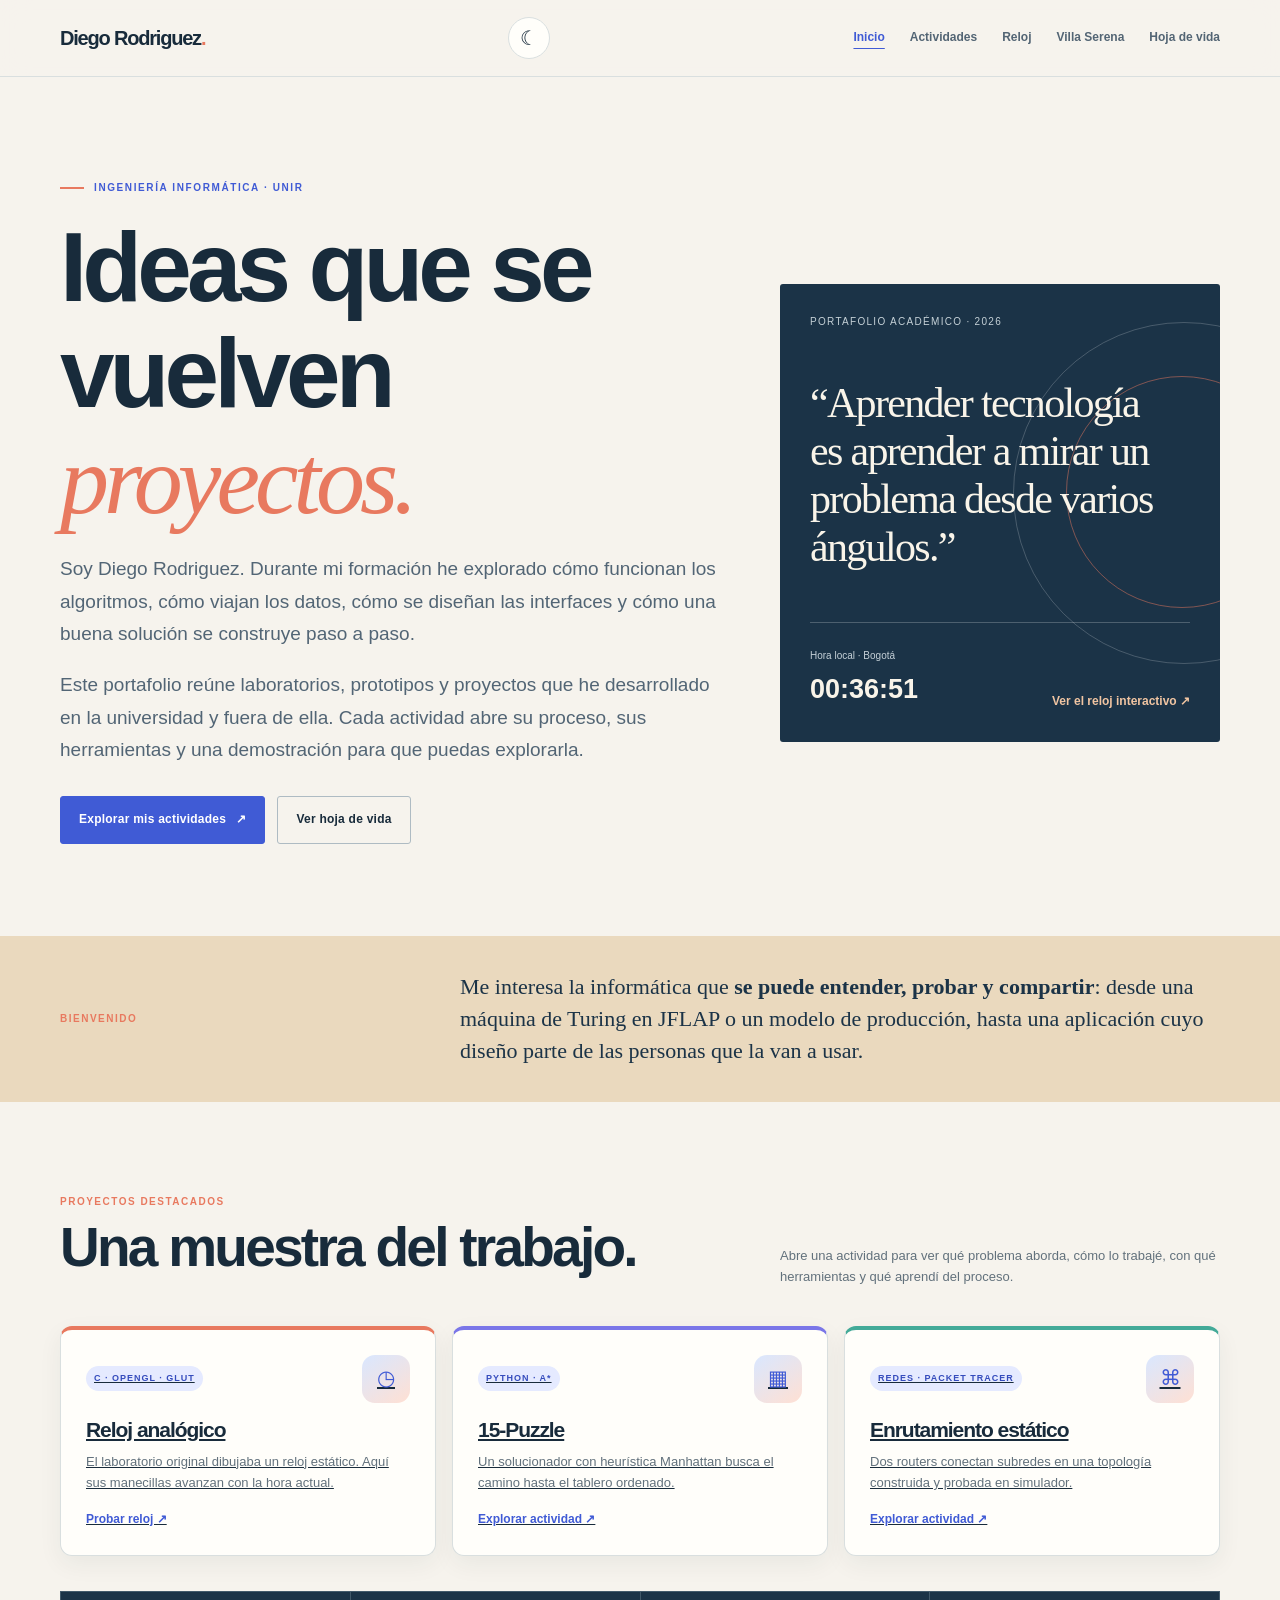
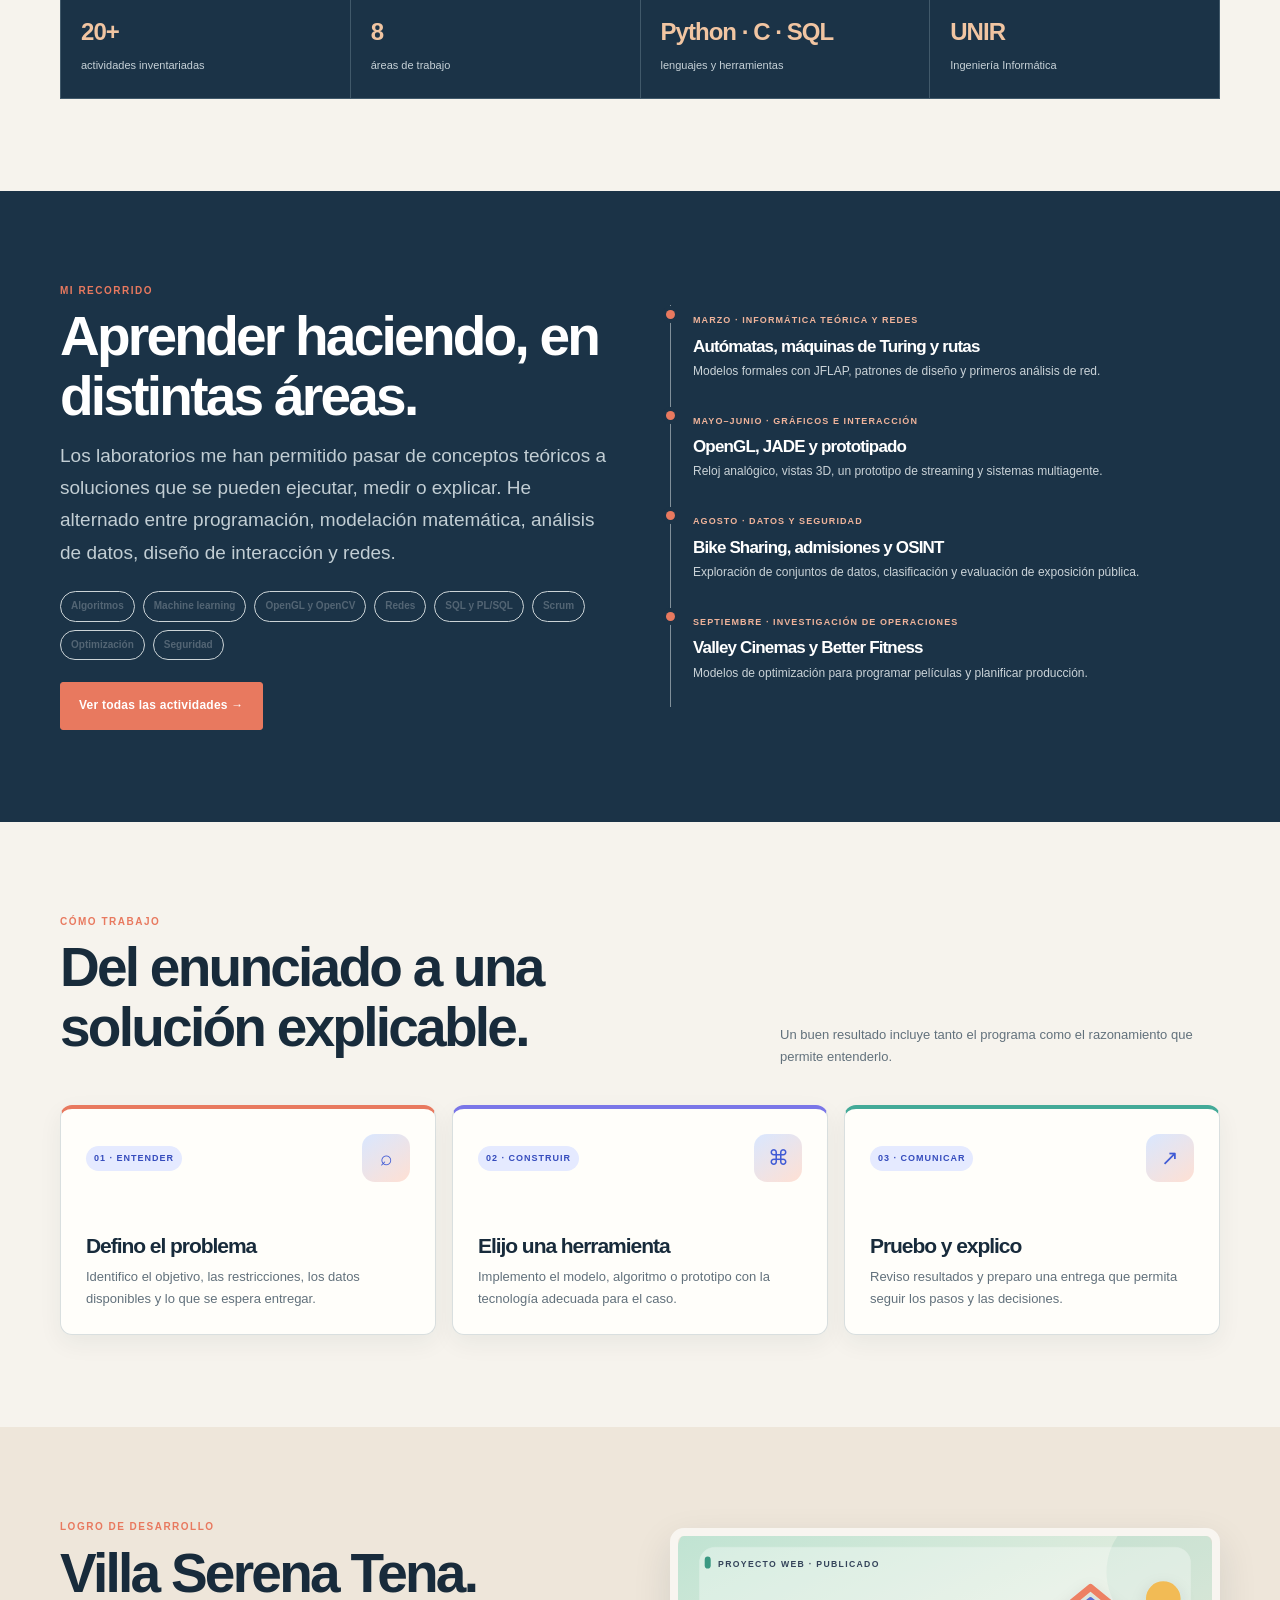
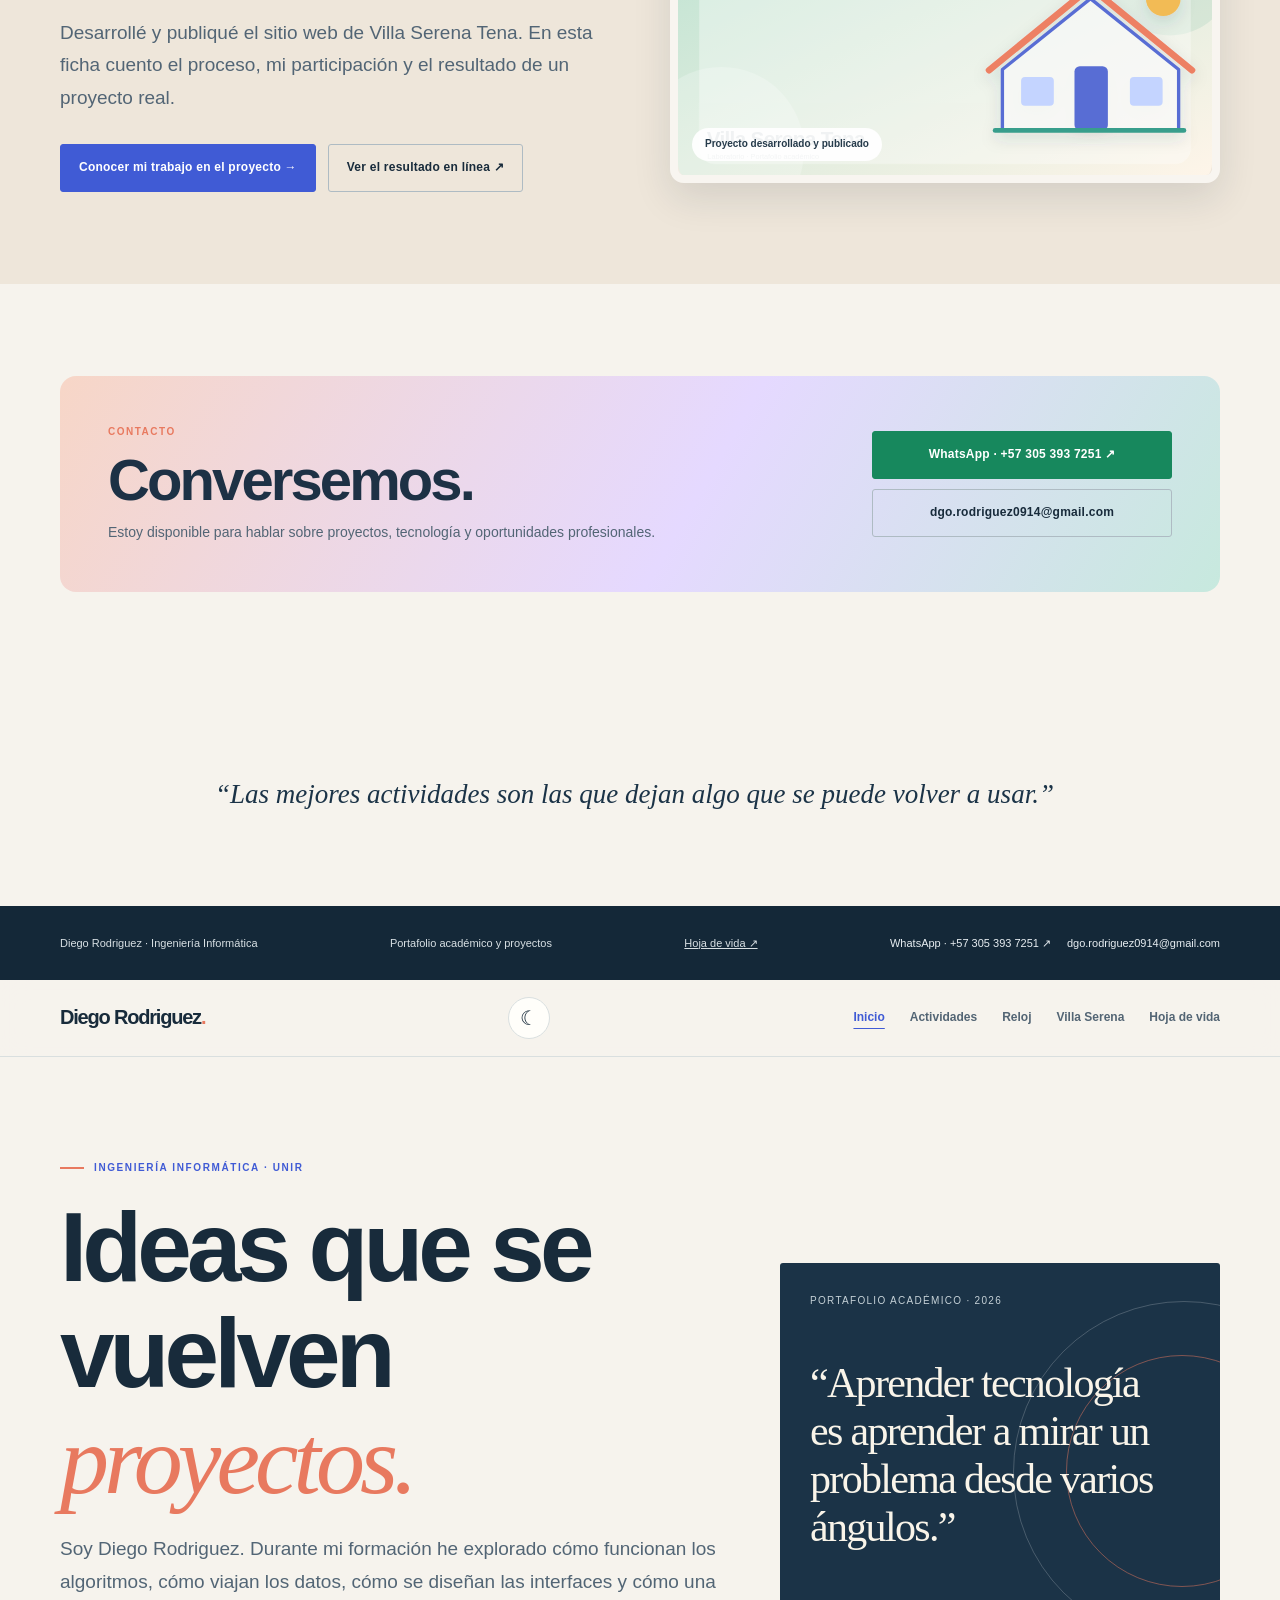
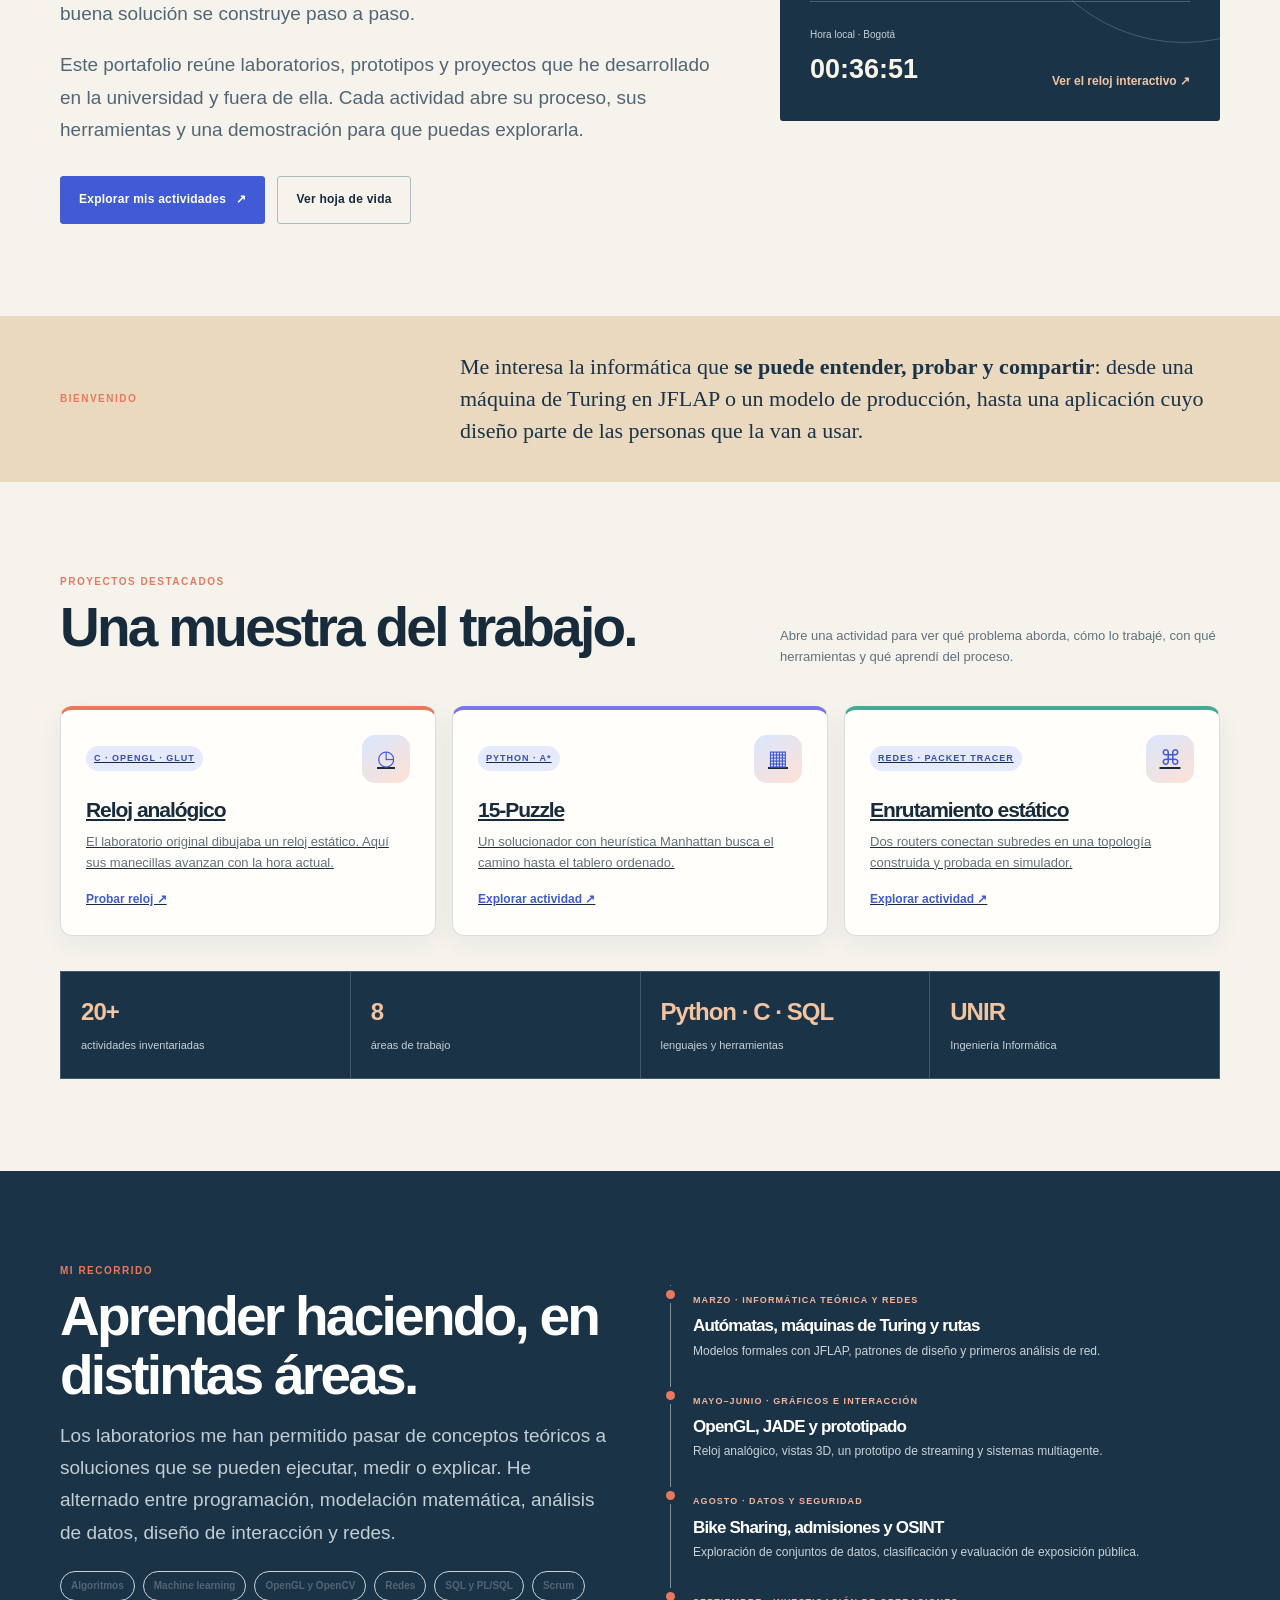
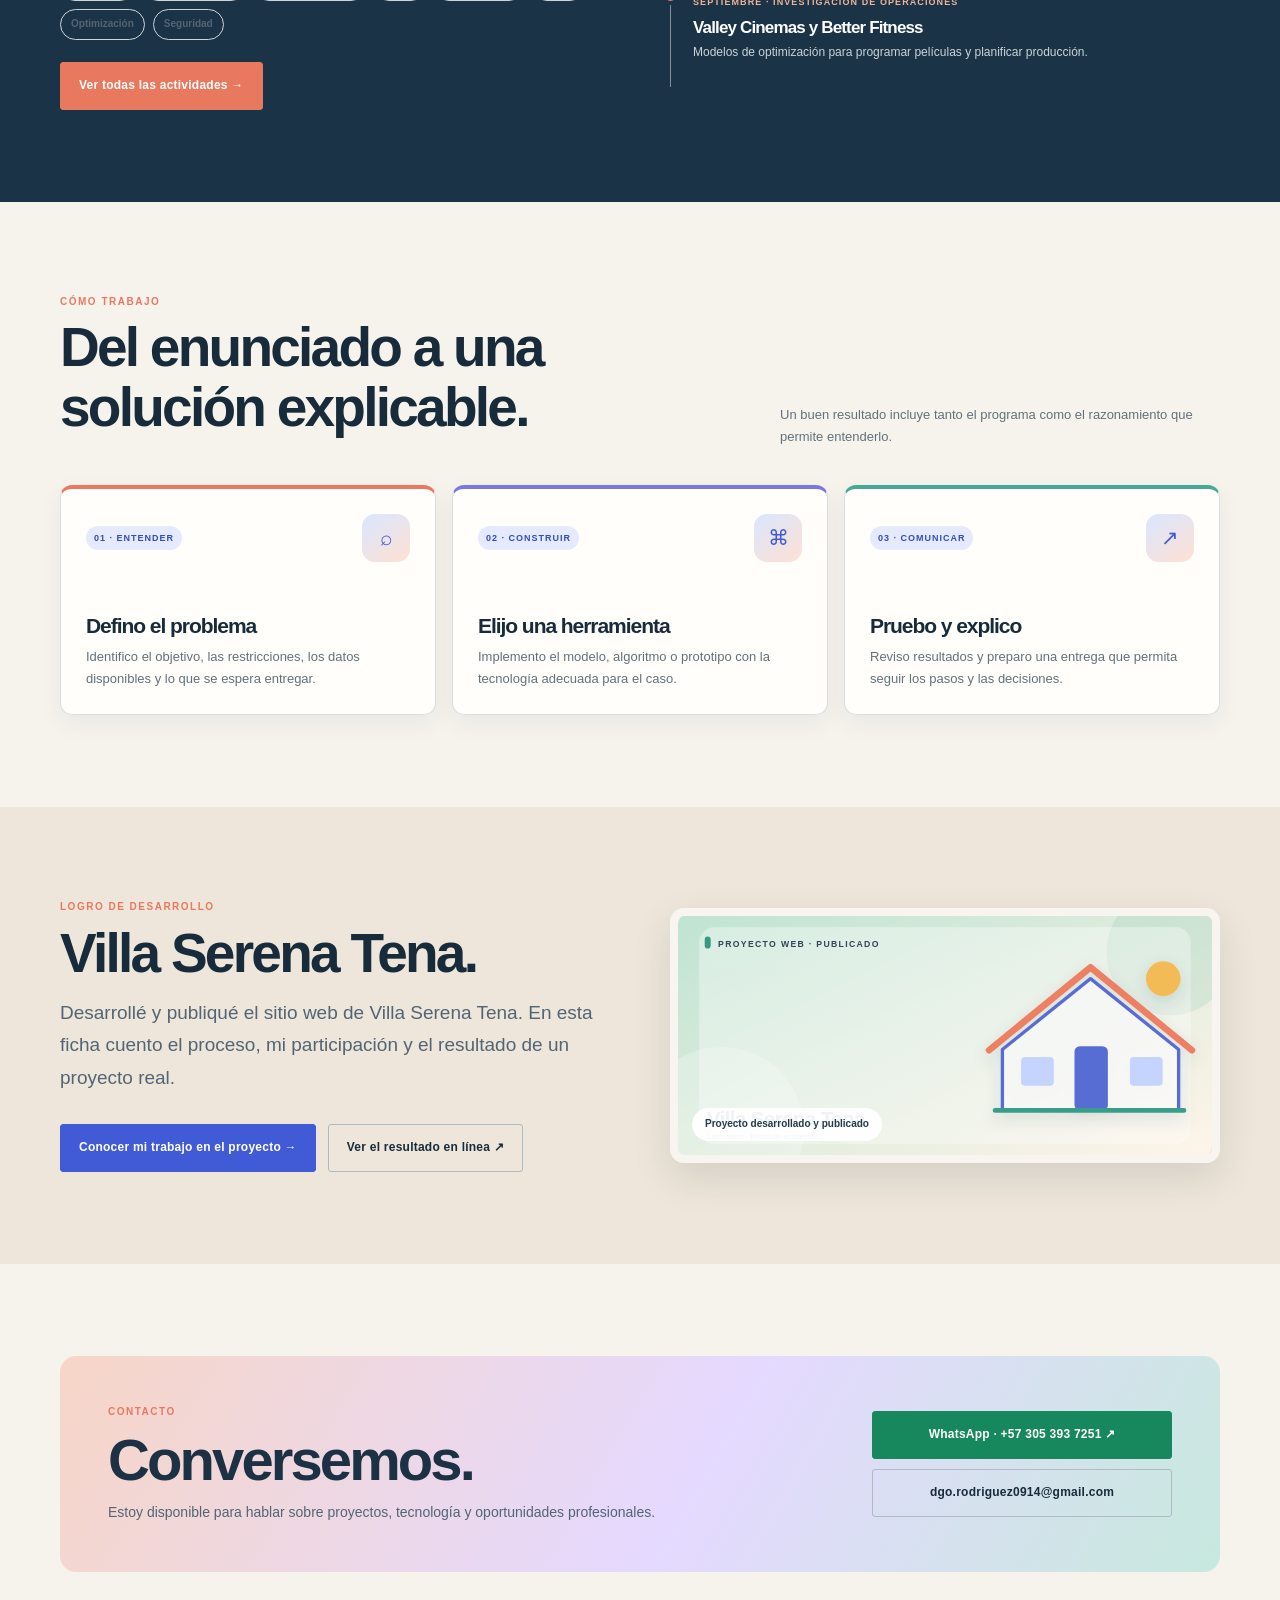
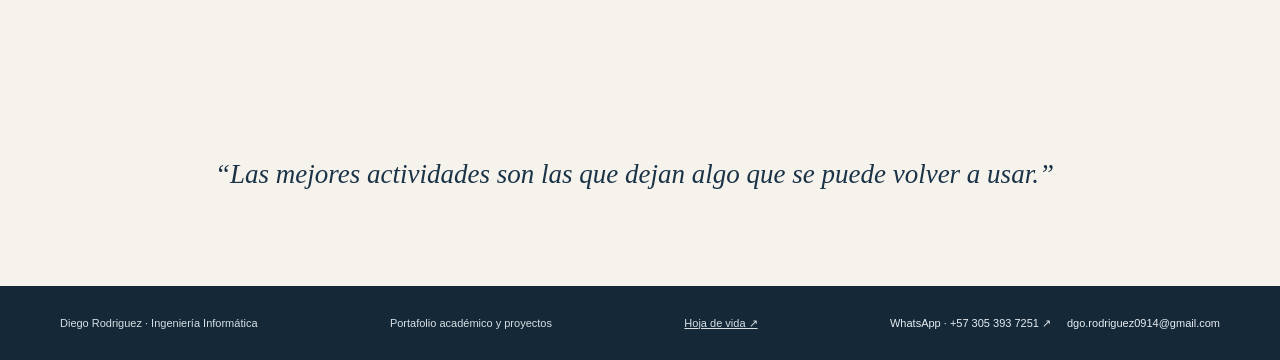
==== commit 2cd93fac: "Update index.html" ====
--- a/index.html
+++ b/index.html
@@ -1,17 +1,5 @@
-<!doctype html><html lang="es"><head><!-- Google Tag Manager -->
-<script>(function(w,d,s,l,i){w[l]=w[l]||[];w[l].push({'gtm.start':
-new Date().getTime(),event:'gtm.js'});var f=d.getElementsByTagName(s)[0],
-j=d.createElement(s),dl=l!='dataLayer'?'&l='+l:'';j.async=true;j.src=
-'https://www.googletagmanager.com/gtm.js?id='+i+dl;f.parentNode.insertBefore(j,f);
-})(window,document,'script','dataLayer','GTM-NS45MXBG');</script>
-<!-- End Google Tag Manager --><meta charset="utf-8"><meta name="viewport" content="width=device-width,initial-scale=1"><meta name="description" content="Portafolio profesional y académico de Diego Rodriguez."><title>Diego Rodriguez | Ingeniería Informática</title><link rel="stylesheet" href="assets/site.css"><script defer src="assets/site.js"></script></head><body><!doctype html><html lang="es"><head><!-- Google Tag Manager -->
-<script>(function(w,d,s,l,i){w[l]=w[l]||[];w[l].push({'gtm.start':
-new Date().getTime(),event:'gtm.js'});var f=d.getElementsByTagName(s)[0],
-j=d.createElement(s),dl=l!='dataLayer'?'&l='+l:'';j.async=true;j.src=
-'https://www.googletagmanager.com/gtm.js?id='+i+dl;f.parentNode.insertBefore(j,f);
-})(window,document,'script','dataLayer','GTM-NS45MXBG');</script>
-<!-- End Google Tag Manager --><meta charset="utf-8"><meta name="viewport" content="width=device-width,initial-scale=1"><meta name="description" content="Portafolio profesional y académico de Diego Rodriguez."><title>Diego Rodriguez | Ingeniería Informática</title><link rel="stylesheet" href="assets/site.css"><script defer src="assets/site.js"></script></head><body>
-<header class="topbar"><div class="container nav"><a class="logo" href="index.html">Diego Rodriguez<span>.</span></a><button class="nav-toggle" aria-label="Abrir menú" aria-expanded="false">☰</button><button class="theme-toggle" type="button" aria-label="Cambiar a modo oscuro" title="Cambiar a modo oscuro">☾</button><nav class="navlinks"><a href="index.html" aria-current="page">Inicio</a><a href="laboratorios.html">Actividades</a><a href="reloj.html">Reloj</a><a href="villa-serena.html">Villa Serena</a><a href="hoja-de-vida.html">Hoja de vida</a></nav></div></header>
+<!doctype html><html lang="es"><head><meta charset="utf-8"><meta name="viewport" content="width=device-width,initial-scale=1"><meta name="description" content="Portafolio profesional y académico de Diego Rodriguez."><title>Diego Rodriguez | Ingeniería Informática</title><link rel="stylesheet" href="assets/site.css"><script defer src="assets/site.js"></script></head><body><!doctype html><html lang="es"><head>
+  <header class="topbar"><div class="container nav"><a class="logo" href="index.html">Diego Rodriguez<span>.</span></a><button class="nav-toggle" aria-label="Abrir menú" aria-expanded="false">☰</button><button class="theme-toggle" type="button" aria-label="Cambiar a modo oscuro" title="Cambiar a modo oscuro">☾</button><nav class="navlinks"><a href="index.html" aria-current="page">Inicio</a><a href="laboratorios.html">Actividades</a><a href="reloj.html">Reloj</a><a href="villa-serena.html">Villa Serena</a><a href="hoja-de-vida.html">Hoja de vida</a></nav></div></header>
 <main>
 <section class="container hero"><div><div class="eyebrow">Ingeniería Informática · UNIR</div><h1>Ideas que se vuelven <em>proyectos.</em></h1><p class="lead">Soy Diego Rodriguez. Durante mi formación he explorado cómo funcionan los algoritmos, cómo viajan los datos, cómo se diseñan las interfaces y cómo una buena solución se construye paso a paso.</p><p class="lead">Este portafolio reúne laboratorios, prototipos y proyectos que he desarrollado en la universidad y fuera de ella. Cada actividad abre su proceso, sus herramientas y una demostración para que puedas explorarla.</p><div class="hero-actions"><a class="button" href="laboratorios.html">Explorar mis actividades <span>↗</span></a><a class="button secondary" href="hoja-de-vida.html">Ver hoja de vida</a></div></div><aside class="hero-art"><div class="art-note">Portafolio académico · 2026</div><blockquote>“Aprender tecnología es aprender a mirar un problema desde varios ángulos.”</blockquote><div class="hero-clock"><div><span>Hora local · Bogotá</span><br><strong data-bogota-time>--:--:--</strong></div><a class="text-link" style="color:#f1c5a2" href="reloj.html">Ver el reloj interactivo ↗</a></div></aside></section>
 <section class="long-intro"><div class="container"><div class="label">Bienvenido</div><p>Me interesa la informática que <strong>se puede entender, probar y compartir</strong>: desde una máquina de Turing en JFLAP o un modelo de producción, hasta una aplicación cuyo diseño parte de las personas que la van a usar.</p></div></section>
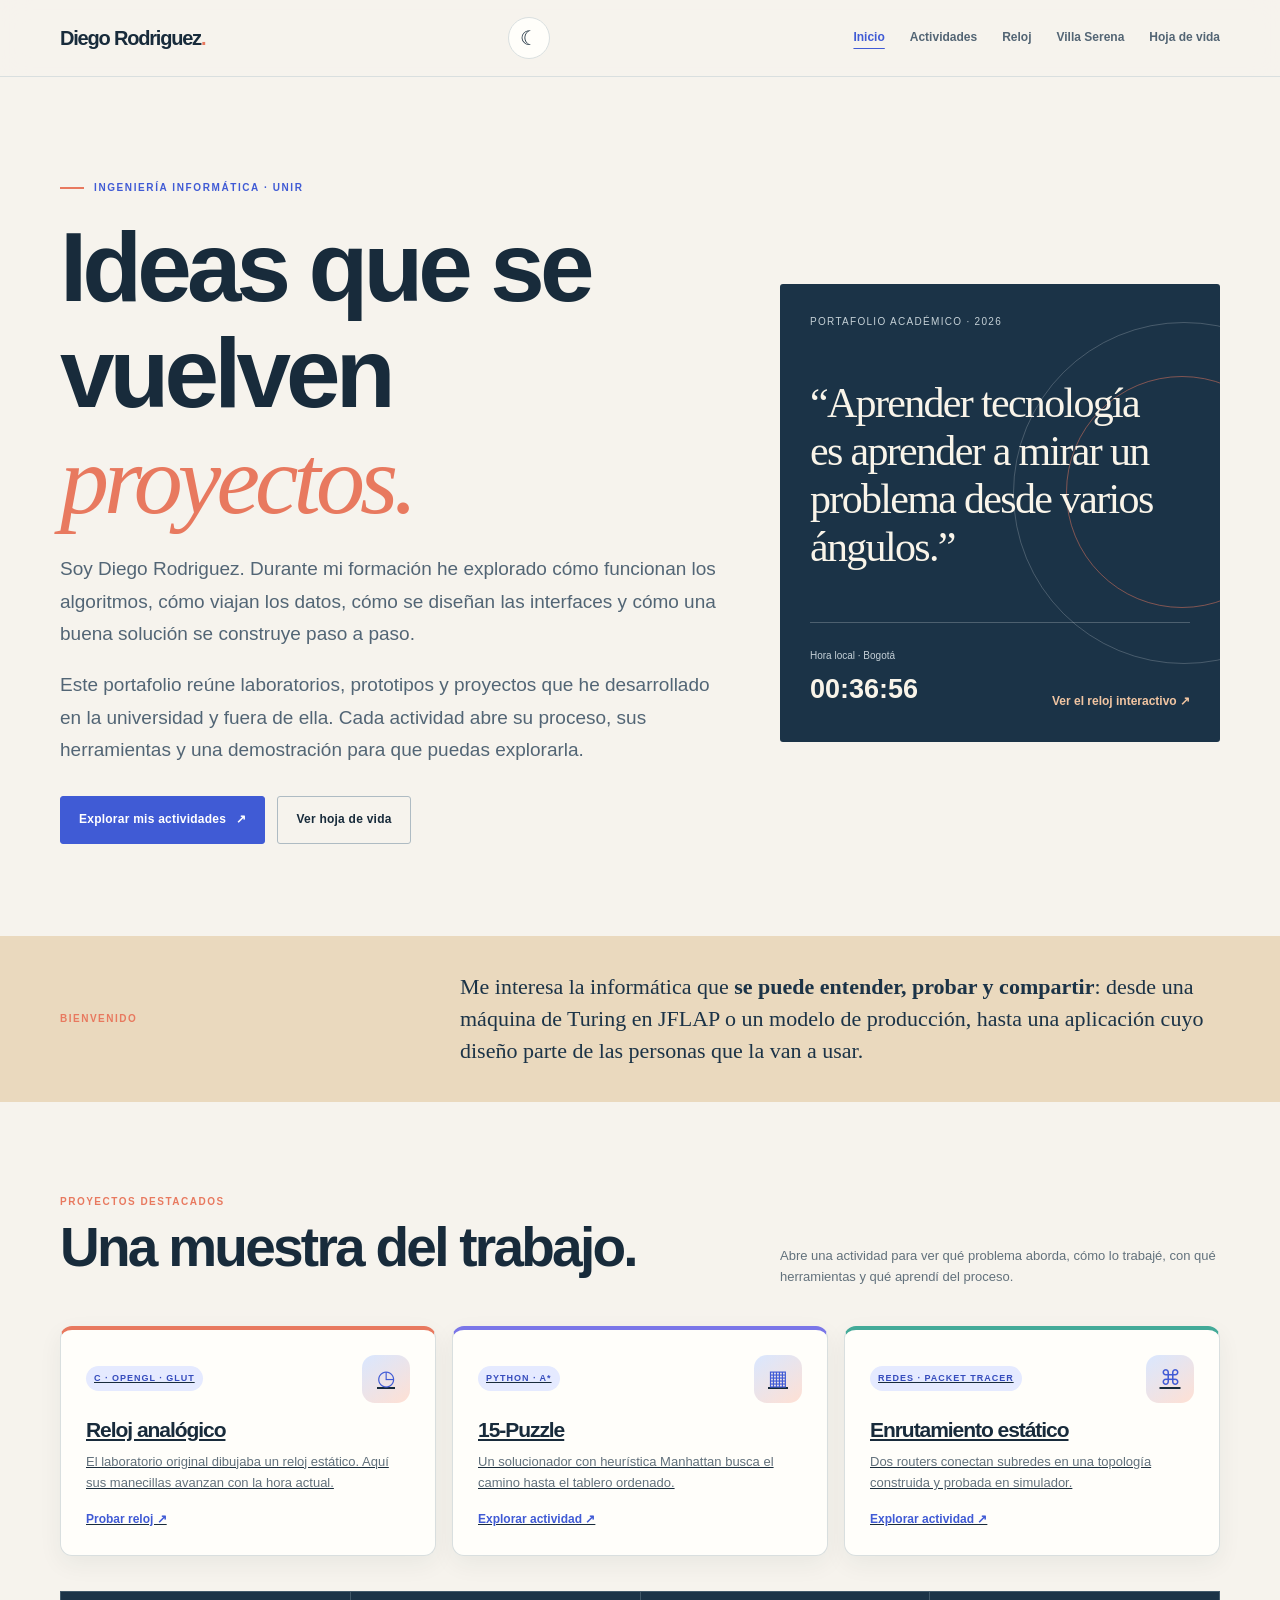
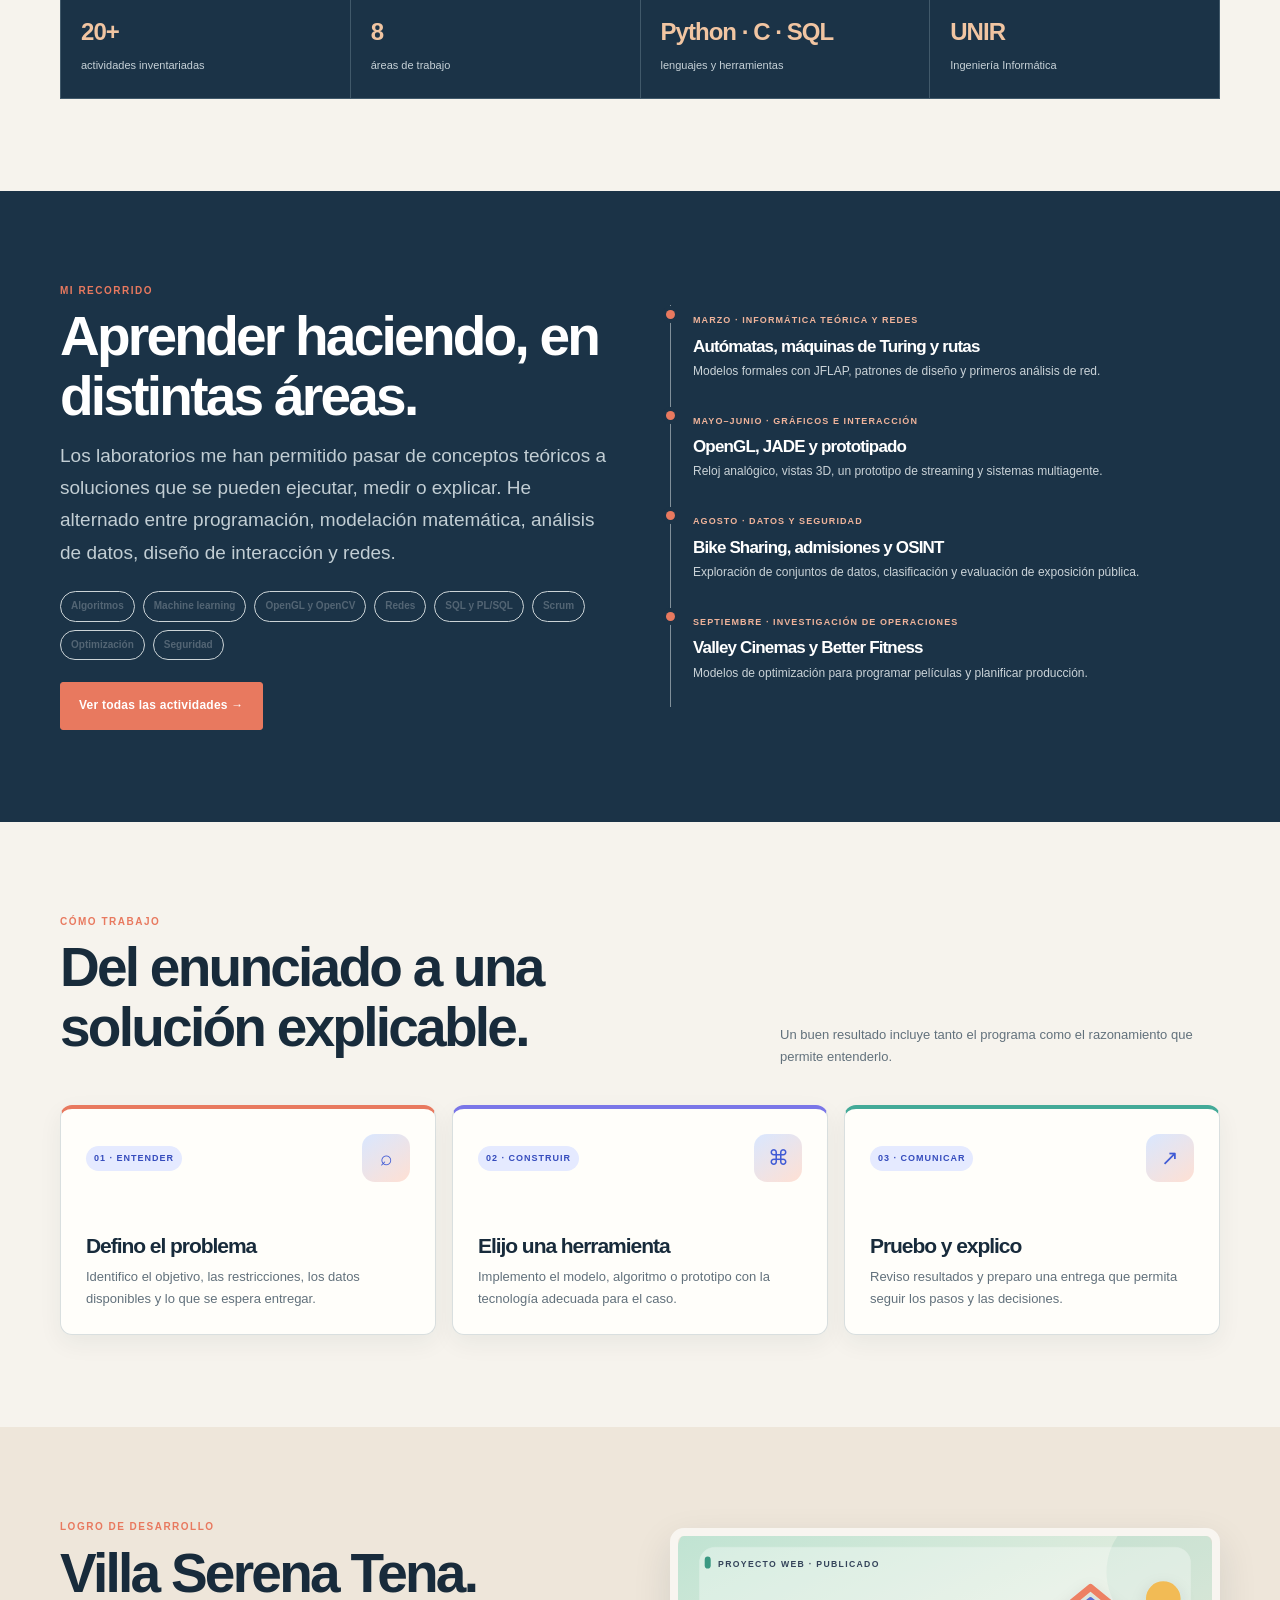
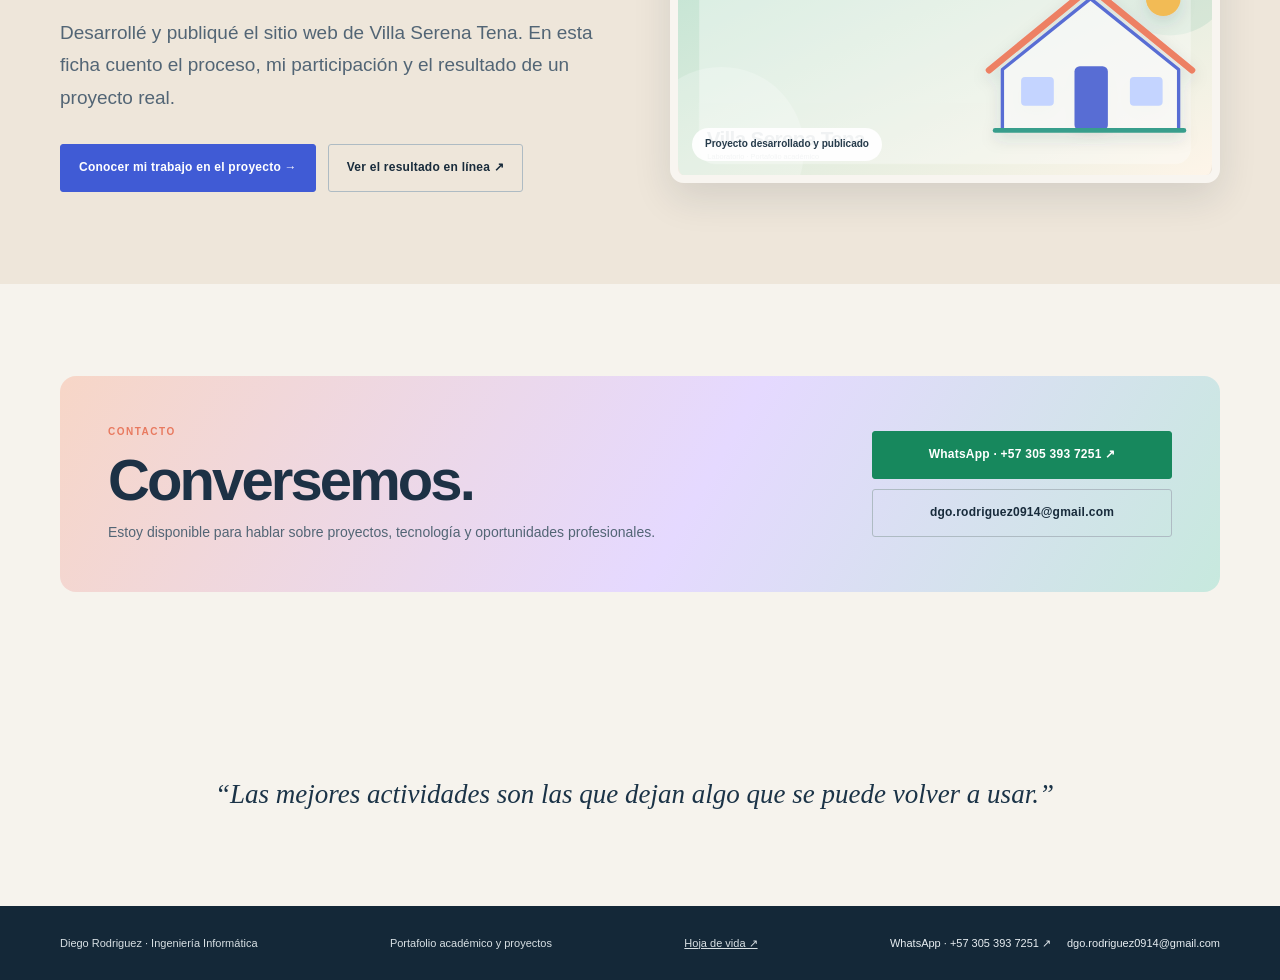
==== commit 29196405: "Update index.html" ====
--- a/index.html
+++ b/index.html
@@ -1,32 +1,443 @@
-<!doctype html><html lang="es"><head><meta charset="utf-8"><meta name="viewport" content="width=device-width,initial-scale=1"><meta name="description" content="Portafolio profesional y académico de Diego Rodriguez."><title>Diego Rodriguez | Ingeniería Informática</title><link rel="stylesheet" href="assets/site.css"><script defer src="assets/site.js"></script></head><body><!doctype html><html lang="es"><head>
-  <header class="topbar"><div class="container nav"><a class="logo" href="index.html">Diego Rodriguez<span>.</span></a><button class="nav-toggle" aria-label="Abrir menú" aria-expanded="false">☰</button><button class="theme-toggle" type="button" aria-label="Cambiar a modo oscuro" title="Cambiar a modo oscuro">☾</button><nav class="navlinks"><a href="index.html" aria-current="page">Inicio</a><a href="laboratorios.html">Actividades</a><a href="reloj.html">Reloj</a><a href="villa-serena.html">Villa Serena</a><a href="hoja-de-vida.html">Hoja de vida</a></nav></div></header>
-<main>
-<section class="container hero"><div><div class="eyebrow">Ingeniería Informática · UNIR</div><h1>Ideas que se vuelven <em>proyectos.</em></h1><p class="lead">Soy Diego Rodriguez. Durante mi formación he explorado cómo funcionan los algoritmos, cómo viajan los datos, cómo se diseñan las interfaces y cómo una buena solución se construye paso a paso.</p><p class="lead">Este portafolio reúne laboratorios, prototipos y proyectos que he desarrollado en la universidad y fuera de ella. Cada actividad abre su proceso, sus herramientas y una demostración para que puedas explorarla.</p><div class="hero-actions"><a class="button" href="laboratorios.html">Explorar mis actividades <span>↗</span></a><a class="button secondary" href="hoja-de-vida.html">Ver hoja de vida</a></div></div><aside class="hero-art"><div class="art-note">Portafolio académico · 2026</div><blockquote>“Aprender tecnología es aprender a mirar un problema desde varios ángulos.”</blockquote><div class="hero-clock"><div><span>Hora local · Bogotá</span><br><strong data-bogota-time>--:--:--</strong></div><a class="text-link" style="color:#f1c5a2" href="reloj.html">Ver el reloj interactivo ↗</a></div></aside></section>
-<section class="long-intro"><div class="container"><div class="label">Bienvenido</div><p>Me interesa la informática que <strong>se puede entender, probar y compartir</strong>: desde una máquina de Turing en JFLAP o un modelo de producción, hasta una aplicación cuyo diseño parte de las personas que la van a usar.</p></div></section>
-<section class="section container"><div class="section-head"><div><div class="label">Proyectos destacados</div><h2>Una muestra del trabajo.</h2></div><p>Abre una actividad para ver qué problema aborda, cómo lo trabajé, con qué herramientas y qué aprendí del proceso.</p></div><div class="three-grid">
-<a class="feature" href="reloj.html"><div class="feature-top"><span class="tag">C · OpenGL · GLUT</span><span class="feature-icon">◷</span></div><div><h3>Reloj analógico</h3><p>El laboratorio original dibujaba un reloj estático. Aquí sus manecillas avanzan con la hora actual.</p></div><span class="text-link">Probar reloj ↗</span></a>
-<a class="feature" href="laboratorios.html#puzzle"><div class="feature-top"><span class="tag">Python · A*</span><span class="feature-icon">▦</span></div><div><h3>15-Puzzle</h3><p>Un solucionador con heurística Manhattan busca el camino hasta el tablero ordenado.</p></div><span class="text-link">Explorar actividad ↗</span></a>
-<a class="feature" href="laboratorios.html#routing"><div class="feature-top"><span class="tag">Redes · Packet Tracer</span><span class="feature-icon">⌘</span></div><div><h3>Enrutamiento estático</h3><p>Dos routers conectan subredes en una topología construida y probada en simulador.</p></div><span class="text-link">Explorar actividad ↗</span></a>
-</div><div class="stats-row"><div><strong>20+</strong><span>actividades inventariadas</span></div><div><strong>8</strong><span>áreas de trabajo</span></div><div><strong>Python · C · SQL</strong><span>lenguajes y herramientas</span></div><div><strong>UNIR</strong><span>Ingeniería Informática</span></div></div></section>
-<section class="section dark"><div class="container split"><div><div class="label">Mi recorrido</div><h2>Aprender haciendo, en distintas áreas.</h2><p class="lead">Los laboratorios me han permitido pasar de conceptos teóricos a soluciones que se pueden ejecutar, medir o explicar. He alternado entre programación, modelación matemática, análisis de datos, diseño de interacción y redes.</p><div class="skill-chips"><span>Algoritmos</span><span>Machine learning</span><span>OpenGL y OpenCV</span><span>Redes</span><span>SQL y PL/SQL</span><span>Scrum</span><span>Optimización</span><span>Seguridad</span></div><a class="button coral" href="laboratorios.html">Ver todas las actividades →</a></div><div class="timeline"><div class="timeline-item"><small>Marzo · Informática Teórica y Redes</small><h3>Autómatas, máquinas de Turing y rutas</h3><p>Modelos formales con JFLAP, patrones de diseño y primeros análisis de red.</p></div><div class="timeline-item"><small>Mayo–junio · Gráficos e interacción</small><h3>OpenGL, JADE y prototipado</h3><p>Reloj analógico, vistas 3D, un prototipo de streaming y sistemas multiagente.</p></div><div class="timeline-item"><small>Agosto · Datos y seguridad</small><h3>Bike Sharing, admisiones y OSINT</h3><p>Exploración de conjuntos de datos, clasificación y evaluación de exposición pública.</p></div><div class="timeline-item"><small>Septiembre · Investigación de operaciones</small><h3>Valley Cinemas y Better Fitness</h3><p>Modelos de optimización para programar películas y planificar producción.</p></div></div></div></section>
-<section class="section container"><div class="section-head"><div><div class="label">Cómo trabajo</div><h2>Del enunciado a una solución explicable.</h2></div><p>Un buen resultado incluye tanto el programa como el razonamiento que permite entenderlo.</p></div><div class="three-grid"><article class="feature"><div class="feature-top"><span class="tag">01 · Entender</span><span class="feature-icon">⌕</span></div><div><h3>Defino el problema</h3><p>Identifico el objetivo, las restricciones, los datos disponibles y lo que se espera entregar.</p></div></article><article class="feature"><div class="feature-top"><span class="tag">02 · Construir</span><span class="feature-icon">⌘</span></div><div><h3>Elijo una herramienta</h3><p>Implemento el modelo, algoritmo o prototipo con la tecnología adecuada para el caso.</p></div></article><article class="feature"><div class="feature-top"><span class="tag">03 · Comunicar</span><span class="feature-icon">↗</span></div><div><h3>Pruebo y explico</h3><p>Reviso resultados y preparo una entrega que permita seguir los pasos y las decisiones.</p></div></article></div></section>
-<section class="section villa-highlight"><div class="container split"><div><div class="label">Logro de desarrollo</div><h2>Villa Serena Tena.</h2><p class="lead">Desarrollé y publiqué el sitio web de Villa Serena Tena. En esta ficha cuento el proceso, mi participación y el resultado de un proyecto real.</p><div class="hero-actions"><a class="button" href="villa-serena.html">Conocer mi trabajo en el proyecto →</a><a class="button secondary" href="https://villaserenatena.com" target="_blank" rel="noopener noreferrer">Ver el resultado en línea ↗</a></div></div><div class="villa-teaser"><img src="assets/images/villa-serena-homepage.webp" data-fallback="assets/images/villa.svg" alt="Ilustración del proyecto web Villa Serena Tena" onerror="this.onerror=null;this.src=this.dataset.fallback"><span>Proyecto desarrollado y publicado</span></div></div></section>
-<section class="section container"><div class="contact-card"><div><div class="label">Contacto</div><h2>Conversemos.</h2><p>Estoy disponible para hablar sobre proyectos, tecnología y oportunidades profesionales.</p></div><div class="contact-actions"><a class="button whatsapp" href="https://wa.me/573053937251" target="_blank" rel="noopener noreferrer">WhatsApp · +57 305 393 7251 ↗</a><a class="button secondary" href="mailto:dgo.rodriguez0914@gmail.com">dgo.rodriguez0914@gmail.com</a></div></div></section><section class="section container"><div class="quote">“Las mejores actividades son las que dejan algo que se puede volver a usar.”</div></section>
-</main><footer class="footer"><div class="container footer-inner"><span>Diego Rodriguez · Ingeniería Informática</span><span>Portafolio académico y proyectos</span><a href="hoja-de-vida.html" style="color:inherit">Hoja de vida ↗</a><div class="footer-contact"><a href="https://wa.me/573053937251" target="_blank" rel="noopener noreferrer">WhatsApp · +57 305 393 7251 ↗</a><a href="mailto:dgo.rodriguez0914@gmail.com">dgo.rodriguez0914@gmail.com</a></div></div></footer></body></html>
-
-
-<header class="topbar"><div class="container nav"><a class="logo" href="index.html">Diego Rodriguez<span>.</span></a><button class="nav-toggle" aria-label="Abrir menú" aria-expanded="false">☰</button><button class="theme-toggle" type="button" aria-label="Cambiar a modo oscuro" title="Cambiar a modo oscuro">☾</button><nav class="navlinks"><a href="index.html" aria-current="page">Inicio</a><a href="laboratorios.html">Actividades</a><a href="reloj.html">Reloj</a><a href="villa-serena.html">Villa Serena</a><a href="hoja-de-vida.html">Hoja de vida</a></nav></div></header>
-<main>
-<section class="container hero"><div><div class="eyebrow">Ingeniería Informática · UNIR</div><h1>Ideas que se vuelven <em>proyectos.</em></h1><p class="lead">Soy Diego Rodriguez. Durante mi formación he explorado cómo funcionan los algoritmos, cómo viajan los datos, cómo se diseñan las interfaces y cómo una buena solución se construye paso a paso.</p><p class="lead">Este portafolio reúne laboratorios, prototipos y proyectos que he desarrollado en la universidad y fuera de ella. Cada actividad abre su proceso, sus herramientas y una demostración para que puedas explorarla.</p><div class="hero-actions"><a class="button" href="laboratorios.html">Explorar mis actividades <span>↗</span></a><a class="button secondary" href="hoja-de-vida.html">Ver hoja de vida</a></div></div><aside class="hero-art"><div class="art-note">Portafolio académico · 2026</div><blockquote>“Aprender tecnología es aprender a mirar un problema desde varios ángulos.”</blockquote><div class="hero-clock"><div><span>Hora local · Bogotá</span><br><strong data-bogota-time>--:--:--</strong></div><a class="text-link" style="color:#f1c5a2" href="reloj.html">Ver el reloj interactivo ↗</a></div></aside></section>
-<section class="long-intro"><div class="container"><div class="label">Bienvenido</div><p>Me interesa la informática que <strong>se puede entender, probar y compartir</strong>: desde una máquina de Turing en JFLAP o un modelo de producción, hasta una aplicación cuyo diseño parte de las personas que la van a usar.</p></div></section>
-<section class="section container"><div class="section-head"><div><div class="label">Proyectos destacados</div><h2>Una muestra del trabajo.</h2></div><p>Abre una actividad para ver qué problema aborda, cómo lo trabajé, con qué herramientas y qué aprendí del proceso.</p></div><div class="three-grid">
-<a class="feature" href="reloj.html"><div class="feature-top"><span class="tag">C · OpenGL · GLUT</span><span class="feature-icon">◷</span></div><div><h3>Reloj analógico</h3><p>El laboratorio original dibujaba un reloj estático. Aquí sus manecillas avanzan con la hora actual.</p></div><span class="text-link">Probar reloj ↗</span></a>
-<a class="feature" href="laboratorios.html#puzzle"><div class="feature-top"><span class="tag">Python · A*</span><span class="feature-icon">▦</span></div><div><h3>15-Puzzle</h3><p>Un solucionador con heurística Manhattan busca el camino hasta el tablero ordenado.</p></div><span class="text-link">Explorar actividad ↗</span></a>
-<a class="feature" href="laboratorios.html#routing"><div class="feature-top"><span class="tag">Redes · Packet Tracer</span><span class="feature-icon">⌘</span></div><div><h3>Enrutamiento estático</h3><p>Dos routers conectan subredes en una topología construida y probada en simulador.</p></div><span class="text-link">Explorar actividad ↗</span></a>
-</div><div class="stats-row"><div><strong>20+</strong><span>actividades inventariadas</span></div><div><strong>8</strong><span>áreas de trabajo</span></div><div><strong>Python · C · SQL</strong><span>lenguajes y herramientas</span></div><div><strong>UNIR</strong><span>Ingeniería Informática</span></div></div></section>
-<section class="section dark"><div class="container split"><div><div class="label">Mi recorrido</div><h2>Aprender haciendo, en distintas áreas.</h2><p class="lead">Los laboratorios me han permitido pasar de conceptos teóricos a soluciones que se pueden ejecutar, medir o explicar. He alternado entre programación, modelación matemática, análisis de datos, diseño de interacción y redes.</p><div class="skill-chips"><span>Algoritmos</span><span>Machine learning</span><span>OpenGL y OpenCV</span><span>Redes</span><span>SQL y PL/SQL</span><span>Scrum</span><span>Optimización</span><span>Seguridad</span></div><a class="button coral" href="laboratorios.html">Ver todas las actividades →</a></div><div class="timeline"><div class="timeline-item"><small>Marzo · Informática Teórica y Redes</small><h3>Autómatas, máquinas de Turing y rutas</h3><p>Modelos formales con JFLAP, patrones de diseño y primeros análisis de red.</p></div><div class="timeline-item"><small>Mayo–junio · Gráficos e interacción</small><h3>OpenGL, JADE y prototipado</h3><p>Reloj analógico, vistas 3D, un prototipo de streaming y sistemas multiagente.</p></div><div class="timeline-item"><small>Agosto · Datos y seguridad</small><h3>Bike Sharing, admisiones y OSINT</h3><p>Exploración de conjuntos de datos, clasificación y evaluación de exposición pública.</p></div><div class="timeline-item"><small>Septiembre · Investigación de operaciones</small><h3>Valley Cinemas y Better Fitness</h3><p>Modelos de optimización para programar películas y planificar producción.</p></div></div></div></section>
-<section class="section container"><div class="section-head"><div><div class="label">Cómo trabajo</div><h2>Del enunciado a una solución explicable.</h2></div><p>Un buen resultado incluye tanto el programa como el razonamiento que permite entenderlo.</p></div><div class="three-grid"><article class="feature"><div class="feature-top"><span class="tag">01 · Entender</span><span class="feature-icon">⌕</span></div><div><h3>Defino el problema</h3><p>Identifico el objetivo, las restricciones, los datos disponibles y lo que se espera entregar.</p></div></article><article class="feature"><div class="feature-top"><span class="tag">02 · Construir</span><span class="feature-icon">⌘</span></div><div><h3>Elijo una herramienta</h3><p>Implemento el modelo, algoritmo o prototipo con la tecnología adecuada para el caso.</p></div></article><article class="feature"><div class="feature-top"><span class="tag">03 · Comunicar</span><span class="feature-icon">↗</span></div><div><h3>Pruebo y explico</h3><p>Reviso resultados y preparo una entrega que permita seguir los pasos y las decisiones.</p></div></article></div></section>
-<section class="section villa-highlight"><div class="container split"><div><div class="label">Logro de desarrollo</div><h2>Villa Serena Tena.</h2><p class="lead">Desarrollé y publiqué el sitio web de Villa Serena Tena. En esta ficha cuento el proceso, mi participación y el resultado de un proyecto real.</p><div class="hero-actions"><a class="button" href="villa-serena.html">Conocer mi trabajo en el proyecto →</a><a class="button secondary" href="https://villaserenatena.com" target="_blank" rel="noopener noreferrer">Ver el resultado en línea ↗</a></div></div><div class="villa-teaser"><img src="assets/images/villa-serena-homepage.webp" data-fallback="assets/images/villa.svg" alt="Ilustración del proyecto web Villa Serena Tena" onerror="this.onerror=null;this.src=this.dataset.fallback"><span>Proyecto desarrollado y publicado</span></div></div></section>
-<section class="section container"><div class="contact-card"><div><div class="label">Contacto</div><h2>Conversemos.</h2><p>Estoy disponible para hablar sobre proyectos, tecnología y oportunidades profesionales.</p></div><div class="contact-actions"><a class="button whatsapp" href="https://wa.me/573053937251" target="_blank" rel="noopener noreferrer">WhatsApp · +57 305 393 7251 ↗</a><a class="button secondary" href="mailto:dgo.rodriguez0914@gmail.com">dgo.rodriguez0914@gmail.com</a></div></div></section><section class="section container"><div class="quote">“Las mejores actividades son las que dejan algo que se puede volver a usar.”</div></section>
-</main><footer class="footer"><div class="container footer-inner"><span>Diego Rodriguez · Ingeniería Informática</span><span>Portafolio académico y proyectos</span><a href="hoja-de-vida.html" style="color:inherit">Hoja de vida ↗</a><div class="footer-contact"><a href="https://wa.me/573053937251" target="_blank" rel="noopener noreferrer">WhatsApp · +57 305 393 7251 ↗</a><a href="mailto:dgo.rodriguez0914@gmail.com">dgo.rodriguez0914@gmail.com</a></div></div></footer></body></html>
-
+<!doctype html>
+<html lang="es">
+  <head>
+    <meta charset="utf-8">
+    <meta name="viewport" content="width=device-width, initial-scale=1">
+    <meta
+      name="description"
+      content="Portafolio profesional y académico de Diego Rodriguez."
+    >
+
+    <title>Diego Rodriguez | Ingeniería Informática</title>
+
+    <link rel="stylesheet" href="assets/site.css">
+    <script defer src="assets/site.js"></script>
+  </head>
+
+  <body>
+    <header class="topbar">
+      <div class="container nav">
+        <a class="logo" href="index.html">
+          Diego Rodriguez<span>.</span>
+        </a>
+
+        <button
+          class="nav-toggle"
+          aria-label="Abrir menú"
+          aria-expanded="false"
+        >
+          ☰
+        </button>
+
+        <button
+          class="theme-toggle"
+          type="button"
+          aria-label="Cambiar a modo oscuro"
+          title="Cambiar a modo oscuro"
+        >
+          ☾
+        </button>
+
+        <nav class="navlinks">
+          <a href="index.html" aria-current="page">Inicio</a>
+          <a href="laboratorios.html">Actividades</a>
+          <a href="reloj.html">Reloj</a>
+          <a href="villa-serena.html">Villa Serena</a>
+          <a href="hoja-de-vida.html">Hoja de vida</a>
+        </nav>
+      </div>
+    </header>
+
+    <main>
+      <section class="container hero">
+        <div>
+          <div class="eyebrow">Ingeniería Informática · UNIR</div>
+
+          <h1>Ideas que se vuelven <em>proyectos.</em></h1>
+
+          <p class="lead">
+            Soy Diego Rodriguez. Durante mi formación he explorado cómo
+            funcionan los algoritmos, cómo viajan los datos, cómo se diseñan
+            las interfaces y cómo una buena solución se construye paso a paso.
+          </p>
+
+          <p class="lead">
+            Este portafolio reúne laboratorios, prototipos y proyectos que he
+            desarrollado en la universidad y fuera de ella. Cada actividad abre
+            su proceso, sus herramientas y una demostración para que puedas
+            explorarla.
+          </p>
+
+          <div class="hero-actions">
+            <a class="button" href="laboratorios.html">
+              Explorar mis actividades <span>↗</span>
+            </a>
+
+            <a class="button secondary" href="hoja-de-vida.html">
+              Ver hoja de vida
+            </a>
+          </div>
+        </div>
+
+        <aside class="hero-art">
+          <div class="art-note">Portafolio académico · 2026</div>
+
+          <blockquote>
+            “Aprender tecnología es aprender a mirar un problema desde varios
+            ángulos.”
+          </blockquote>
+
+          <div class="hero-clock">
+            <div>
+              <span>Hora local · Bogotá</span><br>
+              <strong data-bogota-time>--:--:--</strong>
+            </div>
+
+            <a
+              class="text-link"
+              style="color: #f1c5a2"
+              href="reloj.html"
+            >
+              Ver el reloj interactivo ↗
+            </a>
+          </div>
+        </aside>
+      </section>
+
+      <section class="long-intro">
+        <div class="container">
+          <div class="label">Bienvenido</div>
+
+          <p>
+            Me interesa la informática que
+            <strong>se puede entender, probar y compartir</strong>: desde una
+            máquina de Turing en JFLAP o un modelo de producción, hasta una
+            aplicación cuyo diseño parte de las personas que la van a usar.
+          </p>
+        </div>
+      </section>
+
+      <section class="section container">
+        <div class="section-head">
+          <div>
+            <div class="label">Proyectos destacados</div>
+            <h2>Una muestra del trabajo.</h2>
+          </div>
+
+          <p>
+            Abre una actividad para ver qué problema aborda, cómo lo trabajé,
+            con qué herramientas y qué aprendí del proceso.
+          </p>
+        </div>
+
+        <div class="three-grid">
+          <a class="feature" href="reloj.html">
+            <div class="feature-top">
+              <span class="tag">C · OpenGL · GLUT</span>
+              <span class="feature-icon">◷</span>
+            </div>
+
+            <div>
+              <h3>Reloj analógico</h3>
+              <p>
+                El laboratorio original dibujaba un reloj estático. Aquí sus
+                manecillas avanzan con la hora actual.
+              </p>
+            </div>
+
+            <span class="text-link">Probar reloj ↗</span>
+          </a>
+
+          <a class="feature" href="laboratorios.html#puzzle">
+            <div class="feature-top">
+              <span class="tag">Python · A*</span>
+              <span class="feature-icon">▦</span>
+            </div>
+
+            <div>
+              <h3>15-Puzzle</h3>
+              <p>
+                Un solucionador con heurística Manhattan busca el camino hasta
+                el tablero ordenado.
+              </p>
+            </div>
+
+            <span class="text-link">Explorar actividad ↗</span>
+          </a>
+
+          <a class="feature" href="laboratorios.html#routing">
+            <div class="feature-top">
+              <span class="tag">Redes · Packet Tracer</span>
+              <span class="feature-icon">⌘</span>
+            </div>
+
+            <div>
+              <h3>Enrutamiento estático</h3>
+              <p>
+                Dos routers conectan subredes en una topología construida y
+                probada en simulador.
+              </p>
+            </div>
+
+            <span class="text-link">Explorar actividad ↗</span>
+          </a>
+        </div>
+
+        <div class="stats-row">
+          <div>
+            <strong>20+</strong>
+            <span>actividades inventariadas</span>
+          </div>
+
+          <div>
+            <strong>8</strong>
+            <span>áreas de trabajo</span>
+          </div>
+
+          <div>
+            <strong>Python · C · SQL</strong>
+            <span>lenguajes y herramientas</span>
+          </div>
+
+          <div>
+            <strong>UNIR</strong>
+            <span>Ingeniería Informática</span>
+          </div>
+        </div>
+      </section>
+
+      <section class="section dark">
+        <div class="container split">
+          <div>
+            <div class="label">Mi recorrido</div>
+            <h2>Aprender haciendo, en distintas áreas.</h2>
+
+            <p class="lead">
+              Los laboratorios me han permitido pasar de conceptos teóricos a
+              soluciones que se pueden ejecutar, medir o explicar. He alternado
+              entre programación, modelación matemática, análisis de datos,
+              diseño de interacción y redes.
+            </p>
+
+            <div class="skill-chips">
+              <span>Algoritmos</span>
+              <span>Machine learning</span>
+              <span>OpenGL y OpenCV</span>
+              <span>Redes</span>
+              <span>SQL y PL/SQL</span>
+              <span>Scrum</span>
+              <span>Optimización</span>
+              <span>Seguridad</span>
+            </div>
+
+            <a class="button coral" href="laboratorios.html">
+              Ver todas las actividades →
+            </a>
+          </div>
+
+          <div class="timeline">
+            <div class="timeline-item">
+              <small>Marzo · Informática Teórica y Redes</small>
+              <h3>Autómatas, máquinas de Turing y rutas</h3>
+              <p>
+                Modelos formales con JFLAP, patrones de diseño y primeros
+                análisis de red.
+              </p>
+            </div>
+
+            <div class="timeline-item">
+              <small>Mayo–junio · Gráficos e interacción</small>
+              <h3>OpenGL, JADE y prototipado</h3>
+              <p>
+                Reloj analógico, vistas 3D, un prototipo de streaming y sistemas
+                multiagente.
+              </p>
+            </div>
+
+            <div class="timeline-item">
+              <small>Agosto · Datos y seguridad</small>
+              <h3>Bike Sharing, admisiones y OSINT</h3>
+              <p>
+                Exploración de conjuntos de datos, clasificación y evaluación
+                de exposición pública.
+              </p>
+            </div>
+
+            <div class="timeline-item">
+              <small>Septiembre · Investigación de operaciones</small>
+              <h3>Valley Cinemas y Better Fitness</h3>
+              <p>
+                Modelos de optimización para programar películas y planificar
+                producción.
+              </p>
+            </div>
+          </div>
+        </div>
+      </section>
+
+      <section class="section container">
+        <div class="section-head">
+          <div>
+            <div class="label">Cómo trabajo</div>
+            <h2>Del enunciado a una solución explicable.</h2>
+          </div>
+
+          <p>
+            Un buen resultado incluye tanto el programa como el razonamiento
+            que permite entenderlo.
+          </p>
+        </div>
+
+        <div class="three-grid">
+          <article class="feature">
+            <div class="feature-top">
+              <span class="tag">01 · Entender</span>
+              <span class="feature-icon">⌕</span>
+            </div>
+
+            <div>
+              <h3>Defino el problema</h3>
+              <p>
+                Identifico el objetivo, las restricciones, los datos
+                disponibles y lo que se espera entregar.
+              </p>
+            </div>
+          </article>
+
+          <article class="feature">
+            <div class="feature-top">
+              <span class="tag">02 · Construir</span>
+              <span class="feature-icon">⌘</span>
+            </div>
+
+            <div>
+              <h3>Elijo una herramienta</h3>
+              <p>
+                Implemento el modelo, algoritmo o prototipo con la tecnología
+                adecuada para el caso.
+              </p>
+            </div>
+          </article>
+
+          <article class="feature">
+            <div class="feature-top">
+              <span class="tag">03 · Comunicar</span>
+              <span class="feature-icon">↗</span>
+            </div>
+
+            <div>
+              <h3>Pruebo y explico</h3>
+              <p>
+                Reviso resultados y preparo una entrega que permita seguir los
+                pasos y las decisiones.
+              </p>
+            </div>
+          </article>
+        </div>
+      </section>
+
+      <section class="section villa-highlight">
+        <div class="container split">
+          <div>
+            <div class="label">Logro de desarrollo</div>
+            <h2>Villa Serena Tena.</h2>
+
+            <p class="lead">
+              Desarrollé y publiqué el sitio web de Villa Serena Tena. En esta
+              ficha cuento el proceso, mi participación y el resultado de un
+              proyecto real.
+            </p>
+
+            <div class="hero-actions">
+              <a class="button" href="villa-serena.html">
+                Conocer mi trabajo en el proyecto →
+              </a>
+
+              <a
+                class="button secondary"
+                href="https://villaserenatena.com"
+                target="_blank"
+                rel="noopener noreferrer"
+              >
+                Ver el resultado en línea ↗
+              </a>
+            </div>
+          </div>
+
+          <div class="villa-teaser">
+            <img
+              src="assets/images/villa-serena-homepage.webp"
+              data-fallback="assets/images/villa.svg"
+              alt="Ilustración del proyecto web Villa Serena Tena"
+              onerror="this.onerror=null;this.src=this.dataset.fallback"
+            >
+            <span>Proyecto desarrollado y publicado</span>
+          </div>
+        </div>
+      </section>
+
+      <section class="section container">
+        <div class="contact-card">
+          <div>
+            <div class="label">Contacto</div>
+            <h2>Conversemos.</h2>
+            <p>
+              Estoy disponible para hablar sobre proyectos, tecnología y
+              oportunidades profesionales.
+            </p>
+          </div>
+
+          <div class="contact-actions">
+            <a
+              class="button whatsapp"
+              href="https://wa.me/573053937251"
+              target="_blank"
+              rel="noopener noreferrer"
+            >
+              WhatsApp · +57 305 393 7251 ↗
+            </a>
+
+            <a
+              class="button secondary"
+              href="mailto:dgo.rodriguez0914@gmail.com"
+            >
+              dgo.rodriguez0914@gmail.com
+            </a>
+          </div>
+        </div>
+      </section>
+
+      <section class="section container">
+        <div class="quote">
+          “Las mejores actividades son las que dejan algo que se puede volver a
+          usar.”
+        </div>
+      </section>
+    </main>
+
+    <footer class="footer">
+      <div class="container footer-inner">
+        <span>Diego Rodriguez · Ingeniería Informática</span>
+        <span>Portafolio académico y proyectos</span>
+
+        <a href="hoja-de-vida.html" style="color: inherit">
+          Hoja de vida ↗
+        </a>
+
+        <div class="footer-contact">
+          <a
+            href="https://wa.me/573053937251"
+            target="_blank"
+            rel="noopener noreferrer"
+          >
+            WhatsApp · +57 305 393 7251 ↗
+          </a>
+
+          <a href="mailto:dgo.rodriguez0914@gmail.com">
+            dgo.rodriguez0914@gmail.com
+          </a>
+        </div>
+      </div>
+    </footer>
+  </body>
+</html>
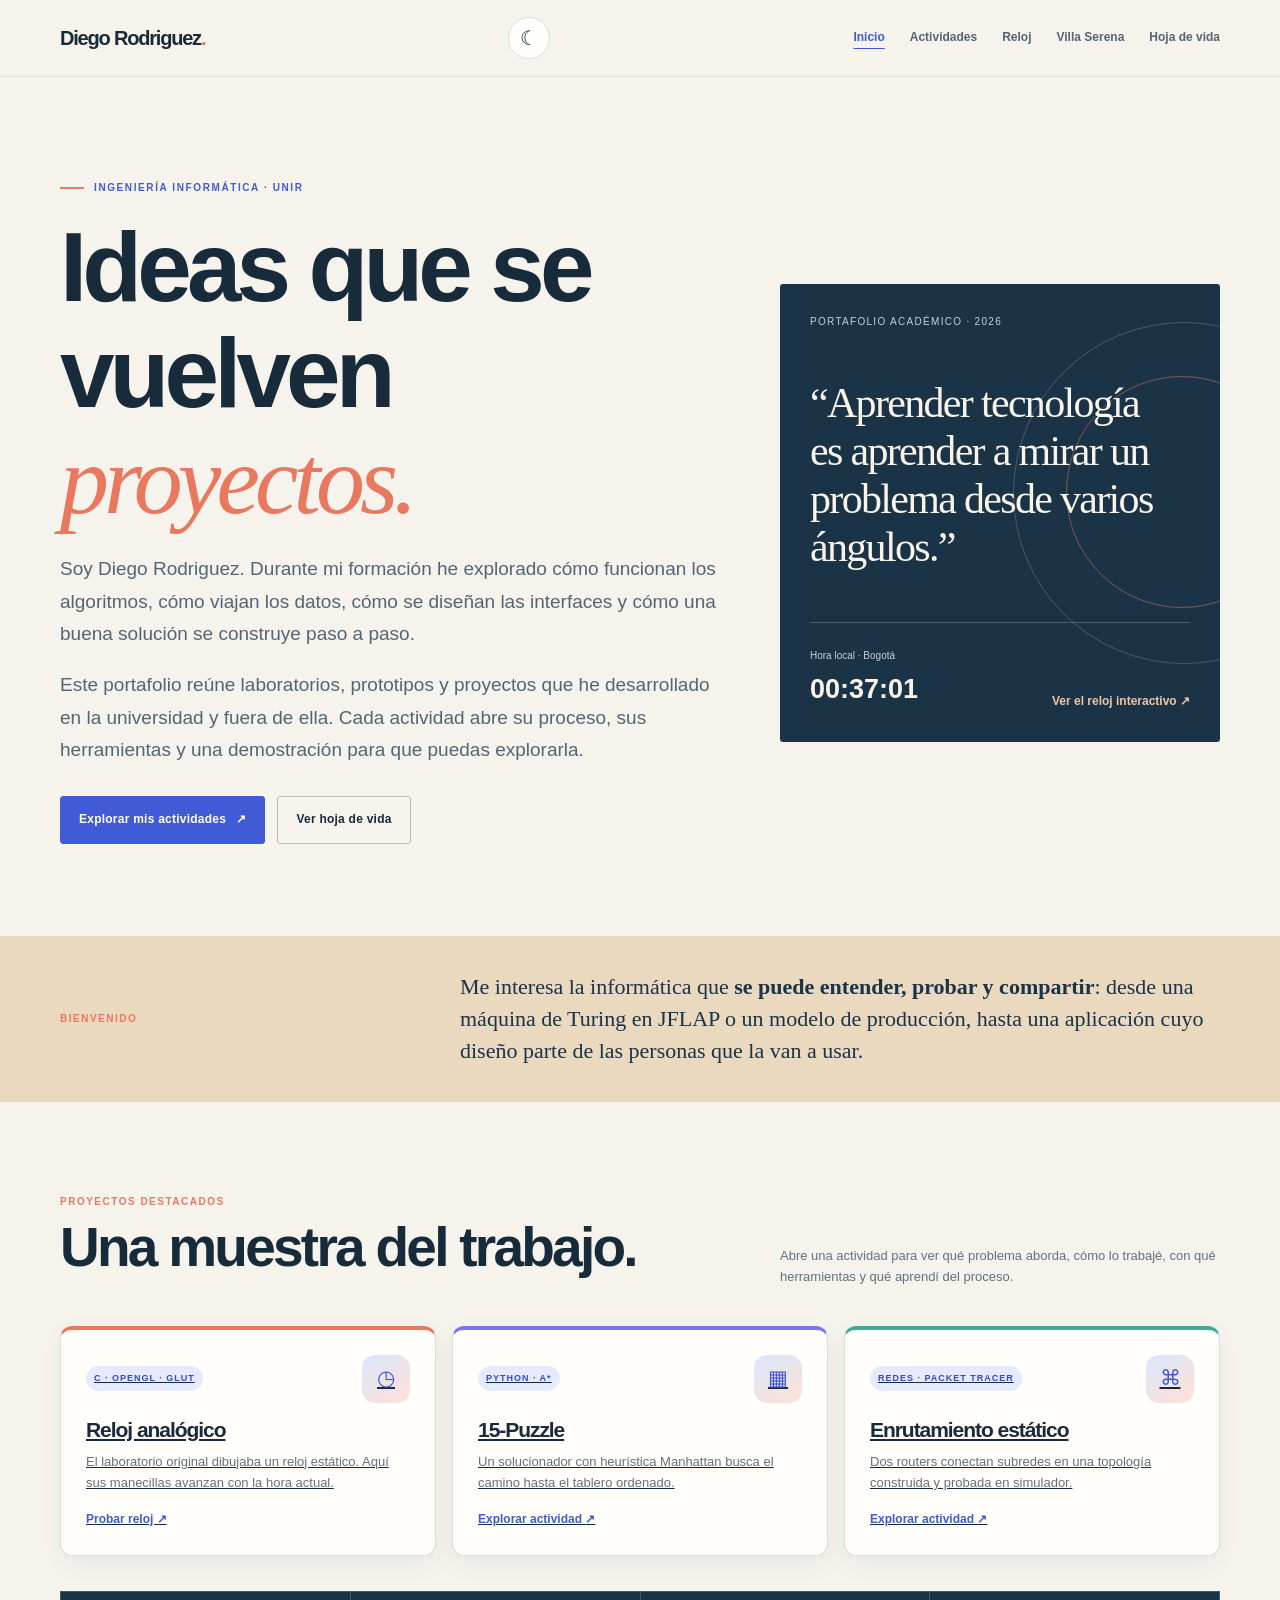
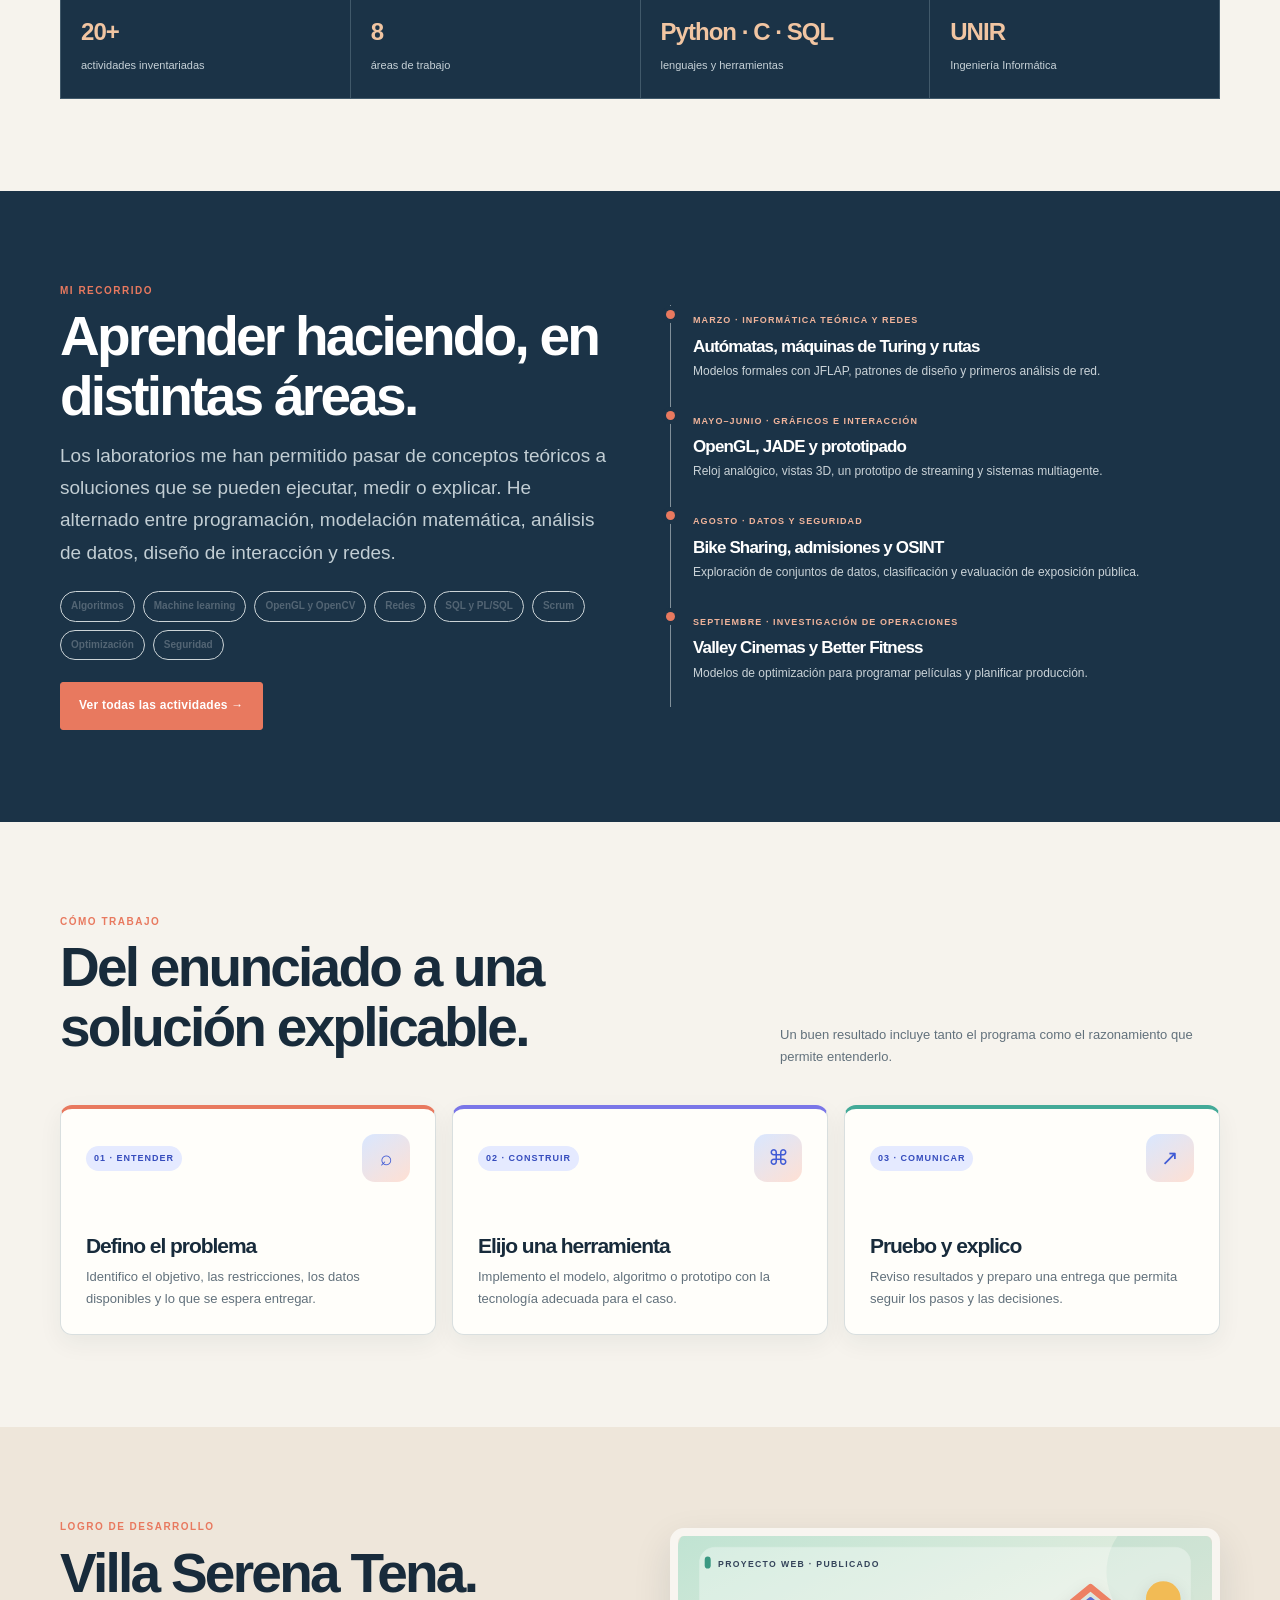
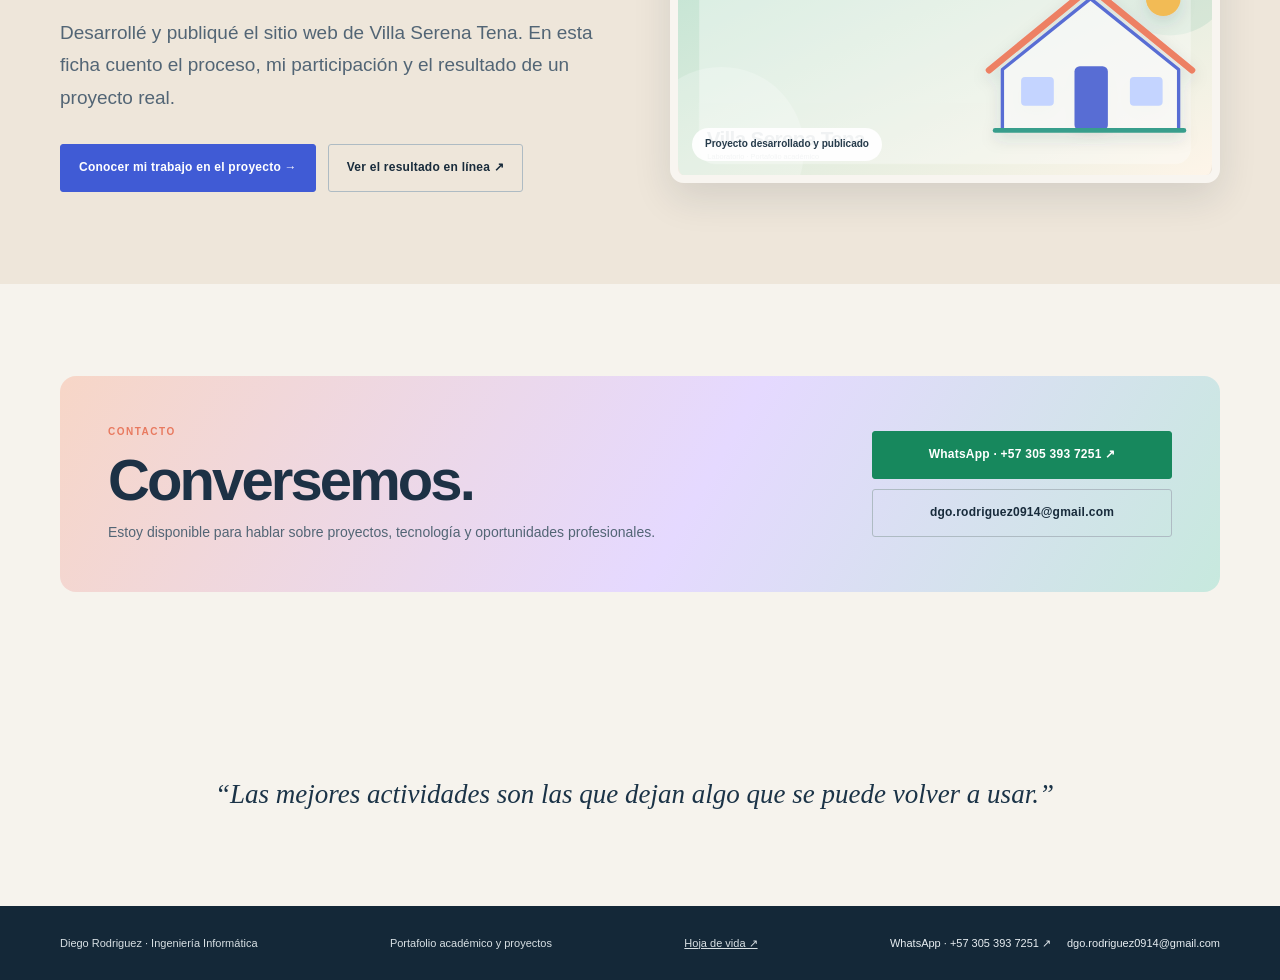
==== commit 1d09c96c: "Update index.html" ====
--- a/index.html
+++ b/index.html
@@ -1,6 +1,13 @@
 <!doctype html>
 <html lang="es">
   <head>
+    <!-- Google Tag Manager -->
+<script>(function(w,d,s,l,i){w[l]=w[l]||[];w[l].push({'gtm.start':
+new Date().getTime(),event:'gtm.js'});var f=d.getElementsByTagName(s)[0],
+j=d.createElement(s),dl=l!='dataLayer'?'&l='+l:'';j.async=true;j.src=
+'https://www.googletagmanager.com/gtm.js?id='+i+dl;f.parentNode.insertBefore(j,f);
+})(window,document,'script','dataLayer','GTM-NS45MXBG');</script>
+<!-- End Google Tag Manager -->
     <meta charset="utf-8">
     <meta name="viewport" content="width=device-width, initial-scale=1">
     <meta
@@ -15,6 +22,10 @@
   </head>
 
   <body>
+    <!-- Google Tag Manager (noscript) -->
+<noscript><iframe src="https://www.googletagmanager.com/ns.html?id=GTM-NS45MXBG"
+height="0" width="0" style="display:none;visibility:hidden"></iframe></noscript>
+<!-- End Google Tag Manager (noscript) -->
     <header class="topbar">
       <div class="container nav">
         <a class="logo" href="index.html">
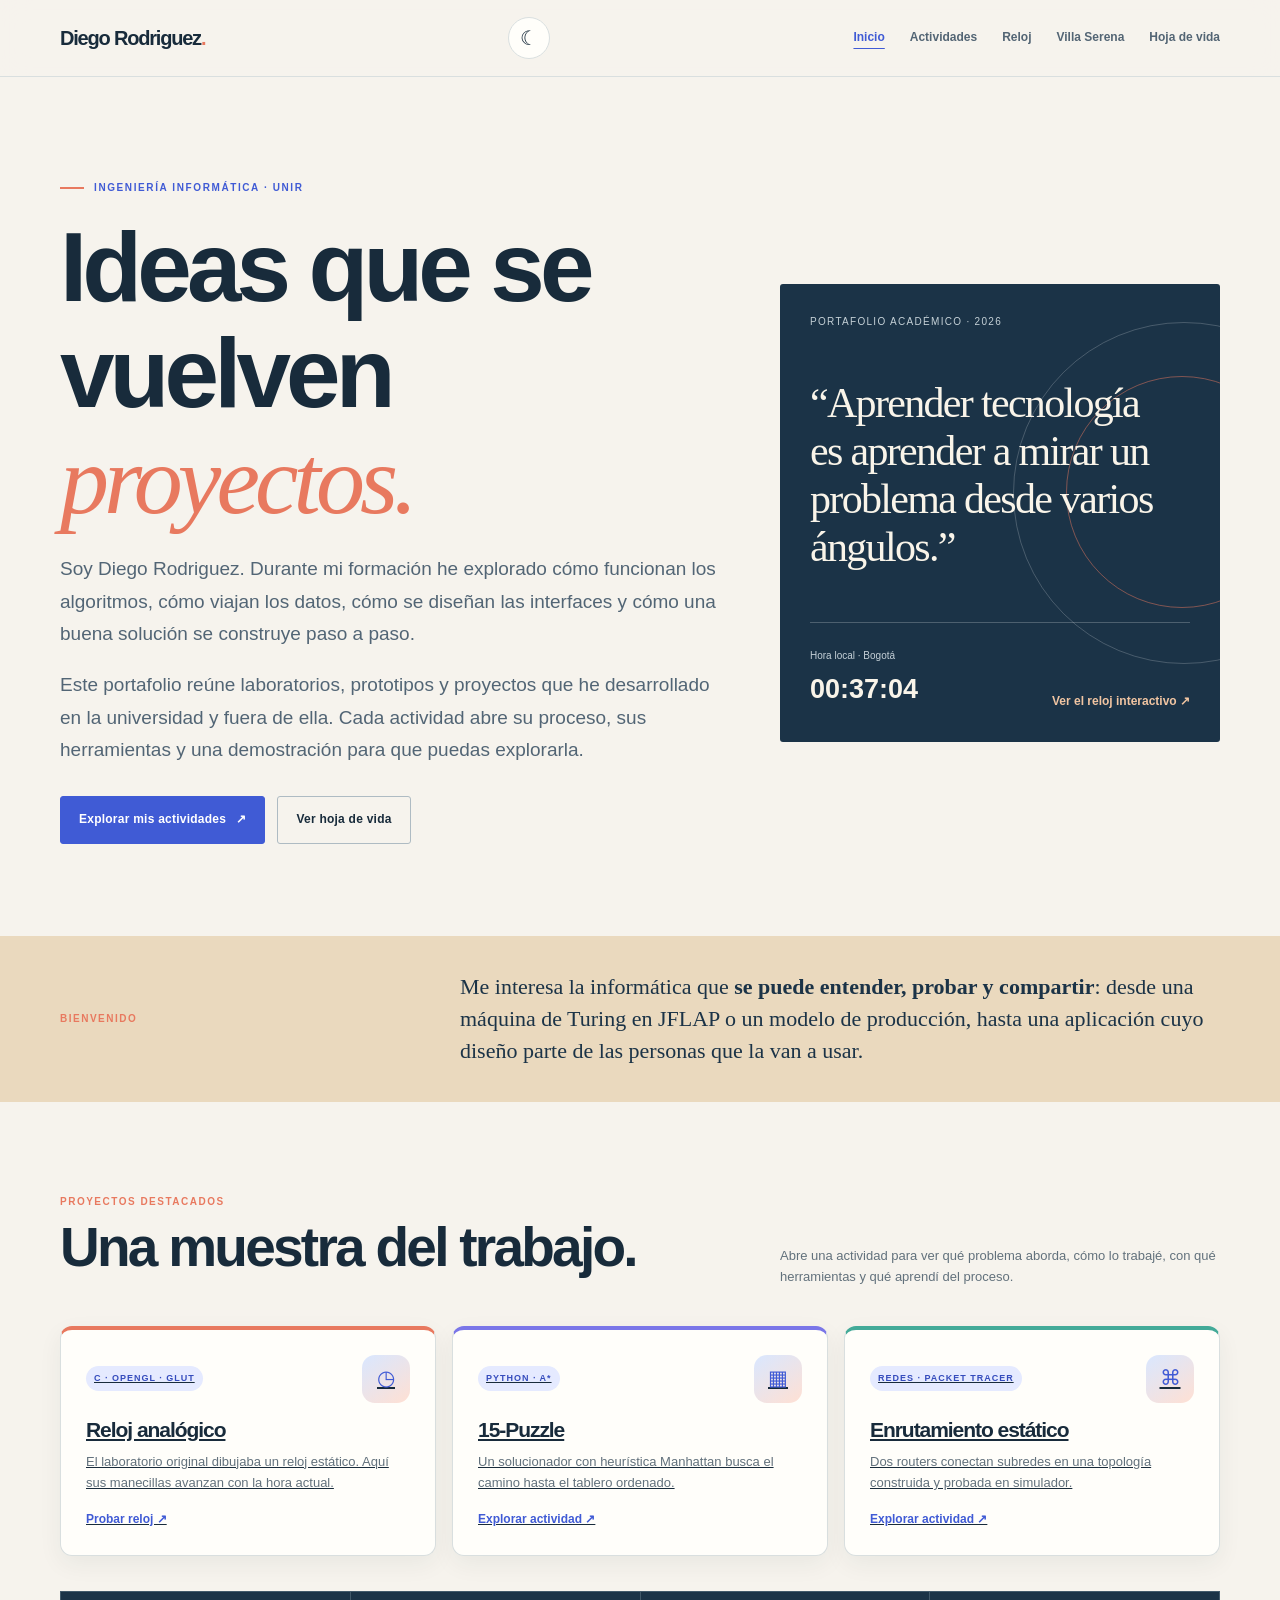
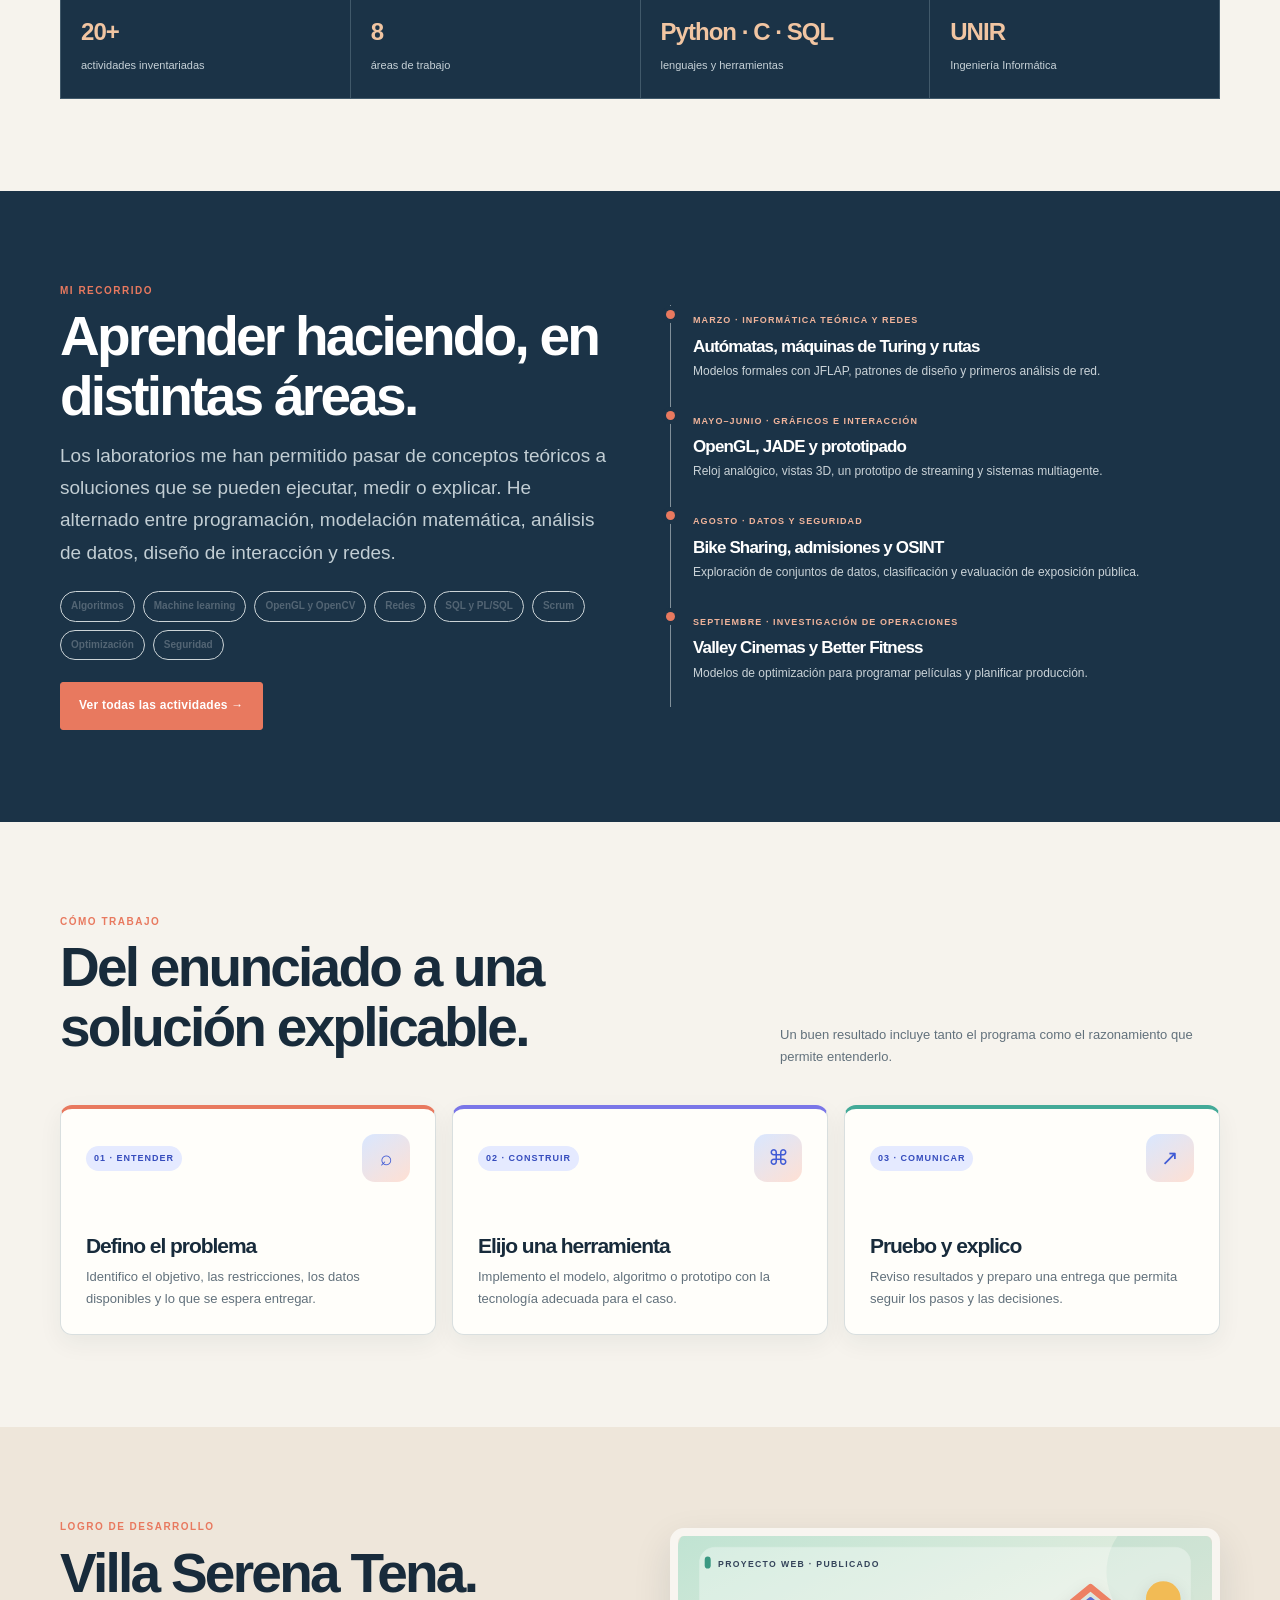
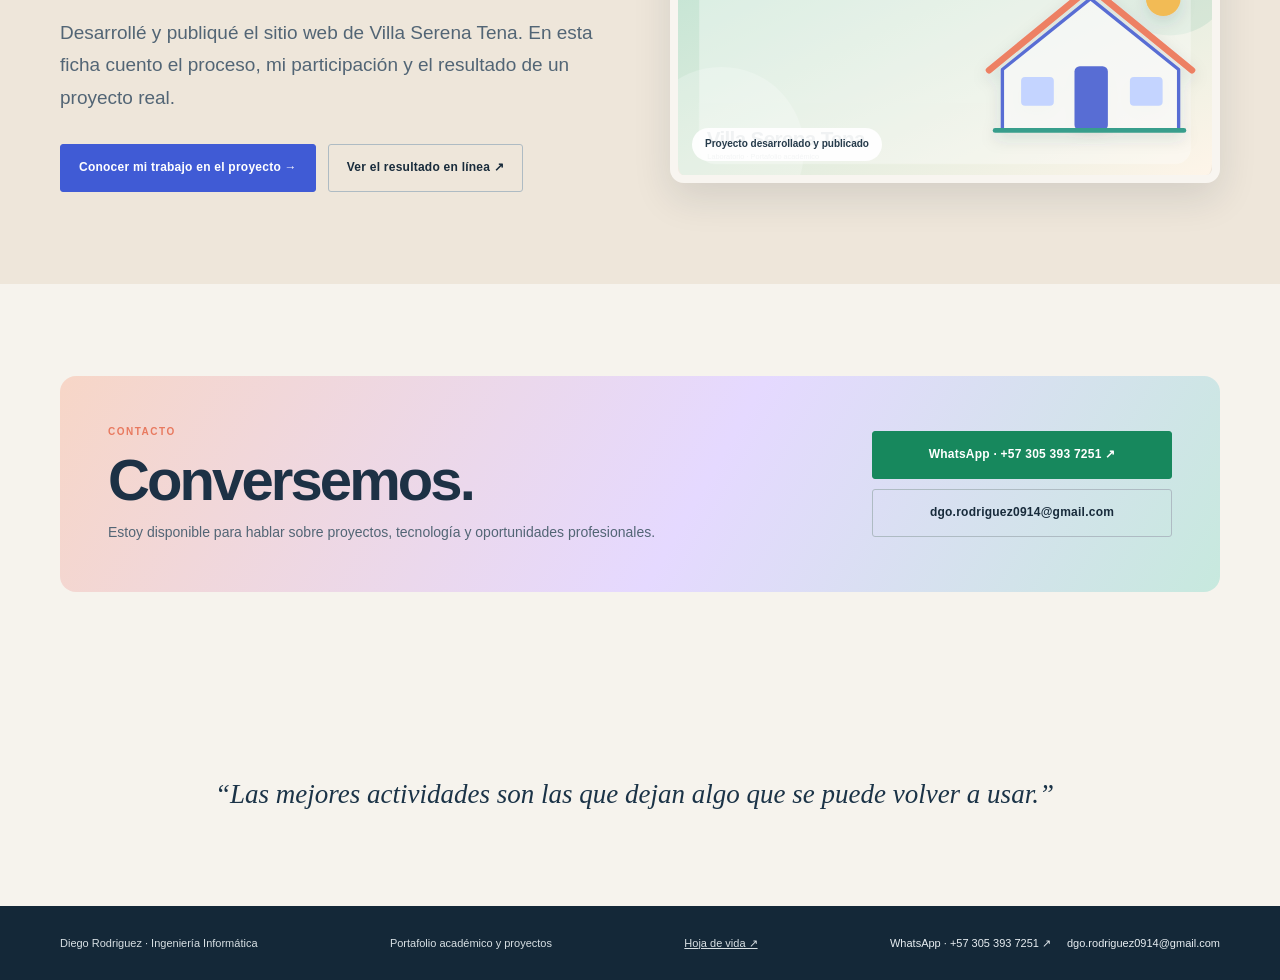
==== commit 33d850cc: "Replace Google Tag Manager script with gtag.js" ====
--- a/index.html
+++ b/index.html
@@ -1,6 +1,15 @@
 <!doctype html>
 <html lang="es">
   <head>
+    <!-- Google tag (gtag.js) -->
+<script async src="https://www.googletagmanager.com/gtag/js?id=G-KZ0NPFE0PB"></script>
+<script>
+  window.dataLayer = window.dataLayer || [];
+  function gtag(){dataLayer.push(arguments);}
+  gtag('js', new Date());
+
+  gtag('config', 'G-KZ0NPFE0PB');
+</script>
     <!-- Google Tag Manager -->
 <script>(function(w,d,s,l,i){w[l]=w[l]||[];w[l].push({'gtm.start':
 new Date().getTime(),event:'gtm.js'});var f=d.getElementsByTagName(s)[0],
